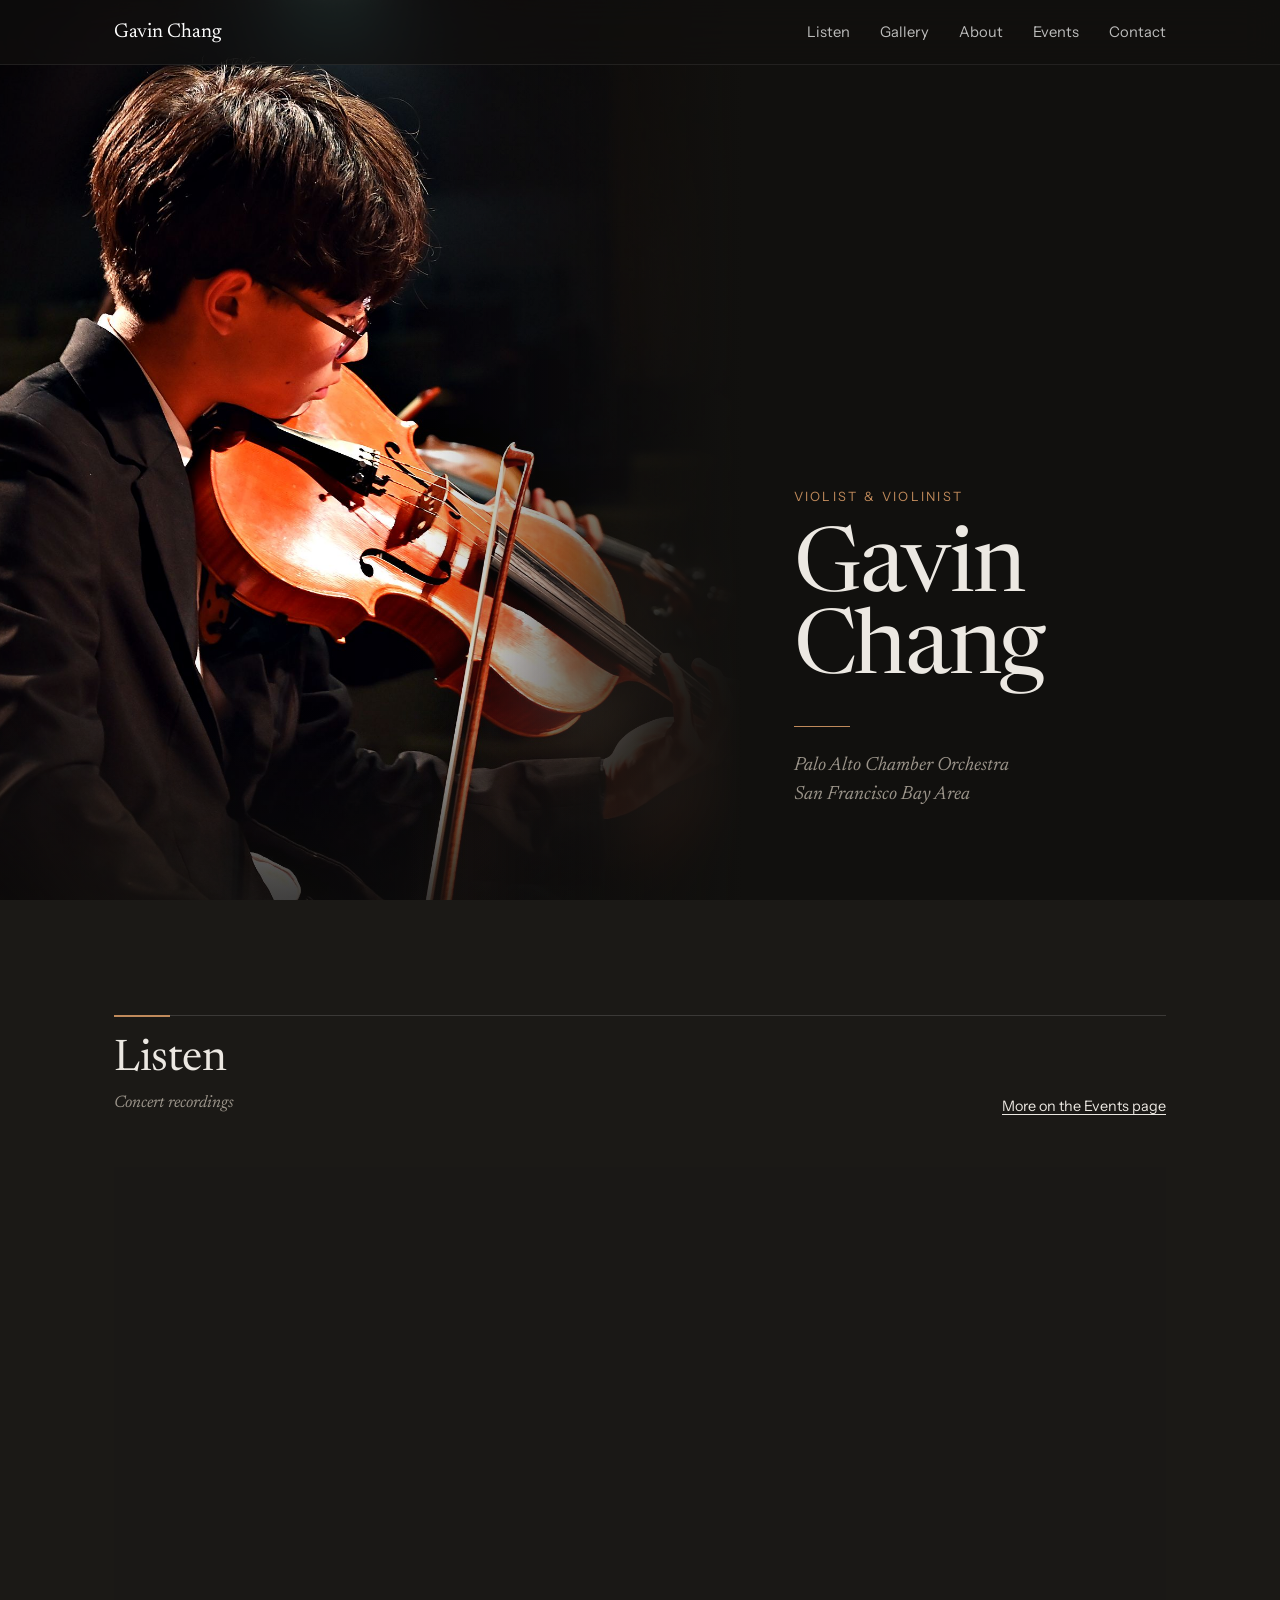
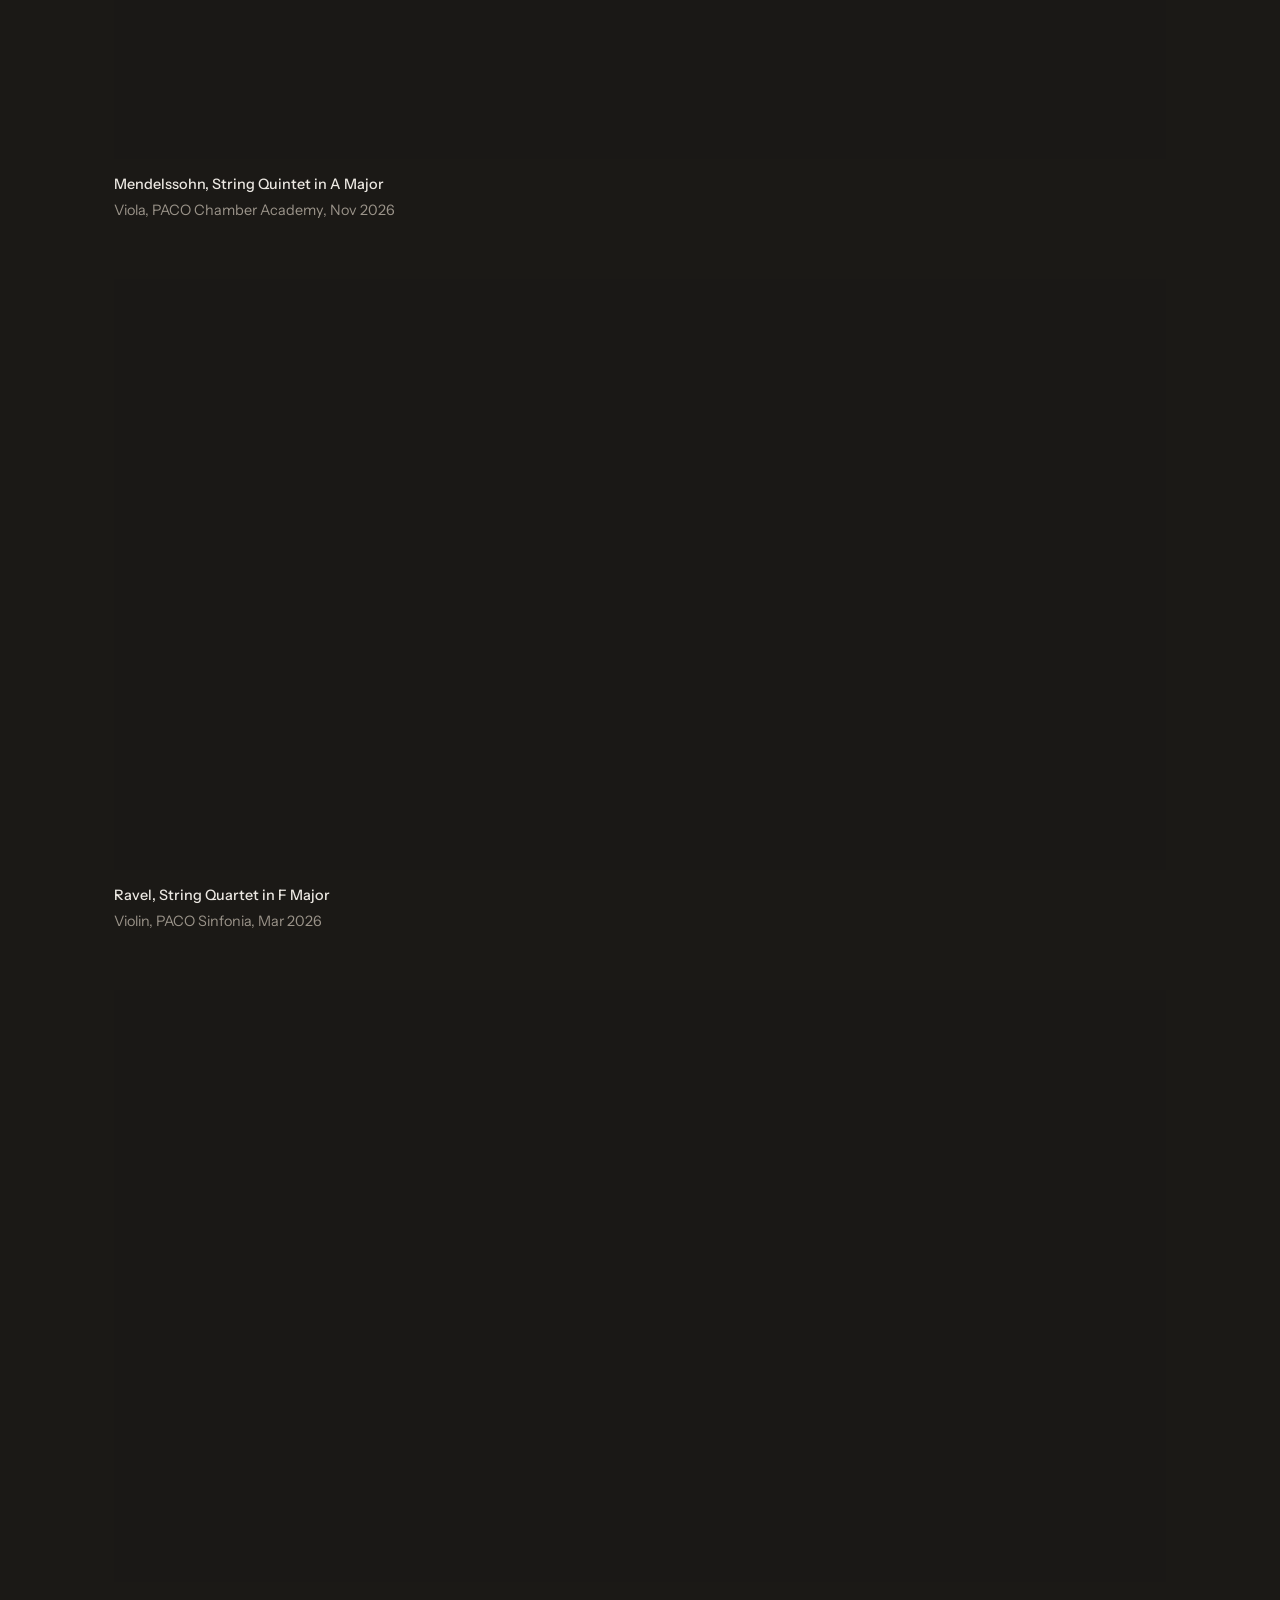
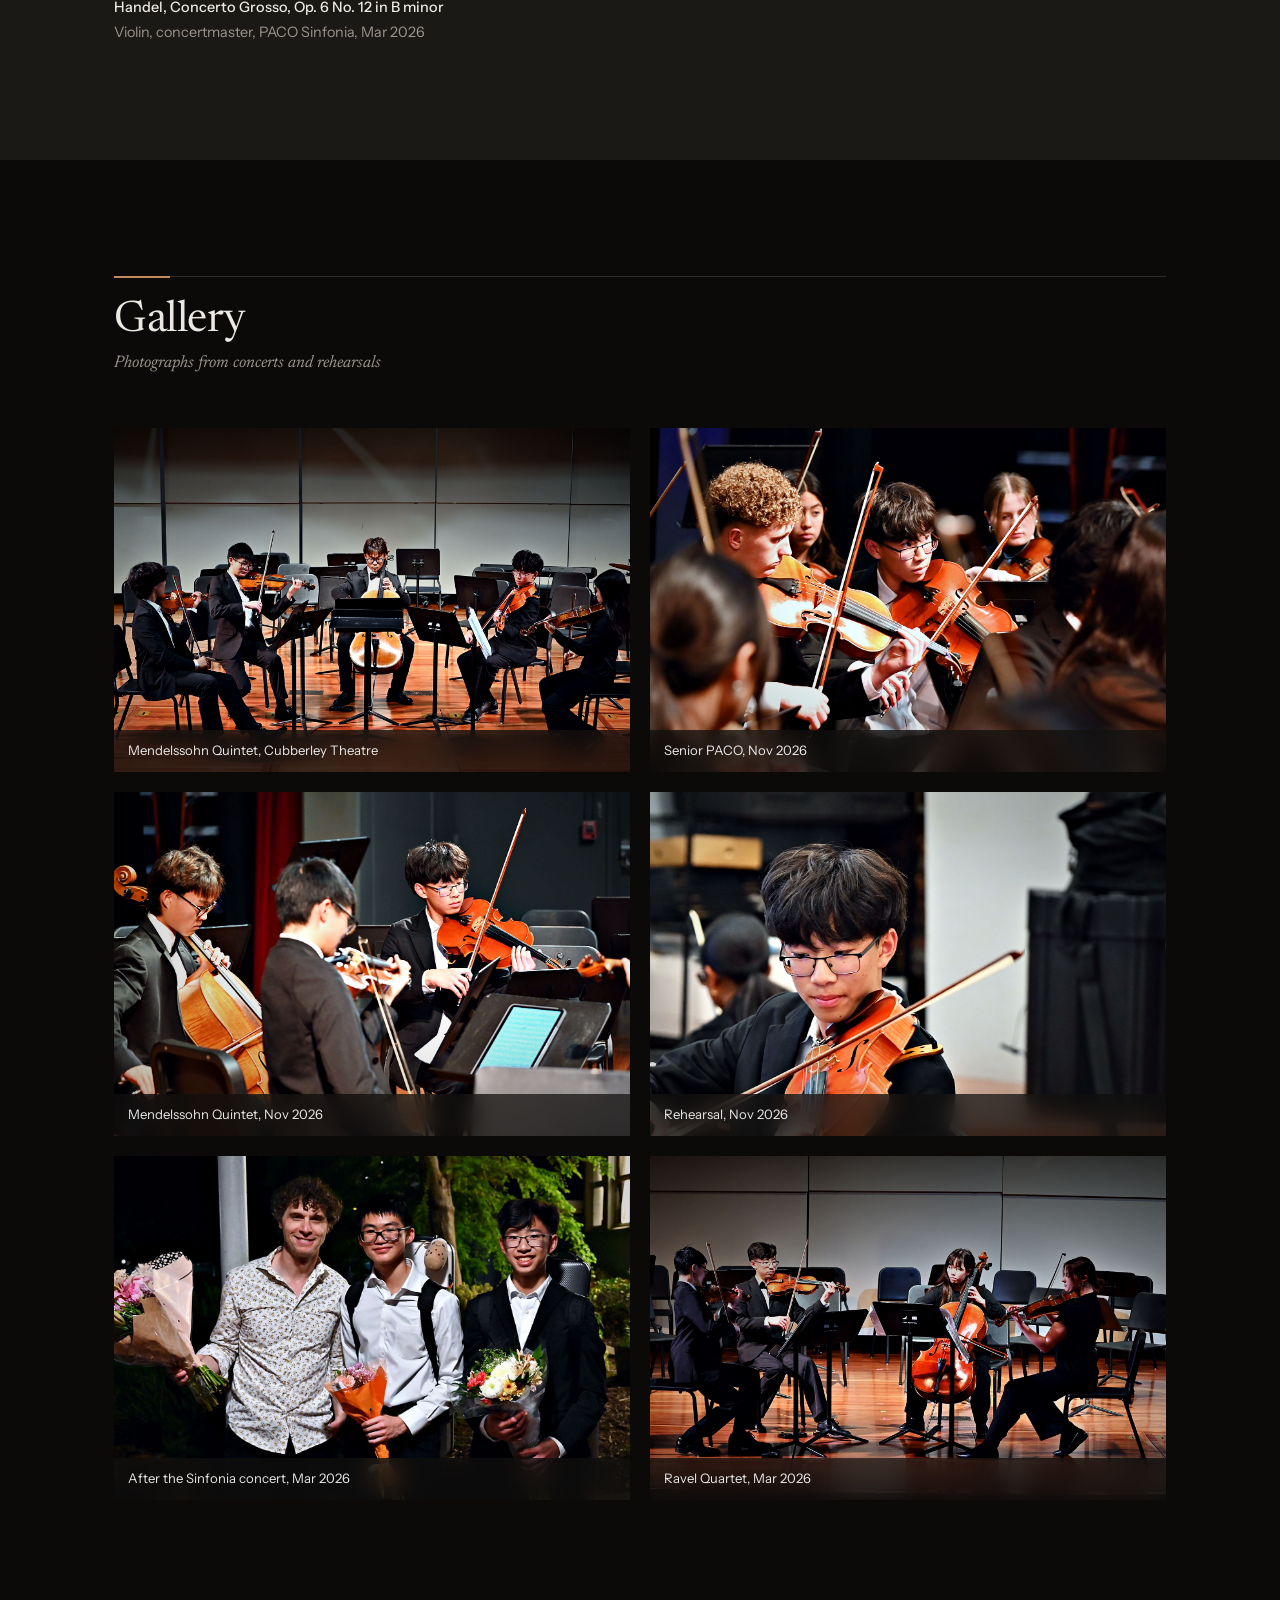
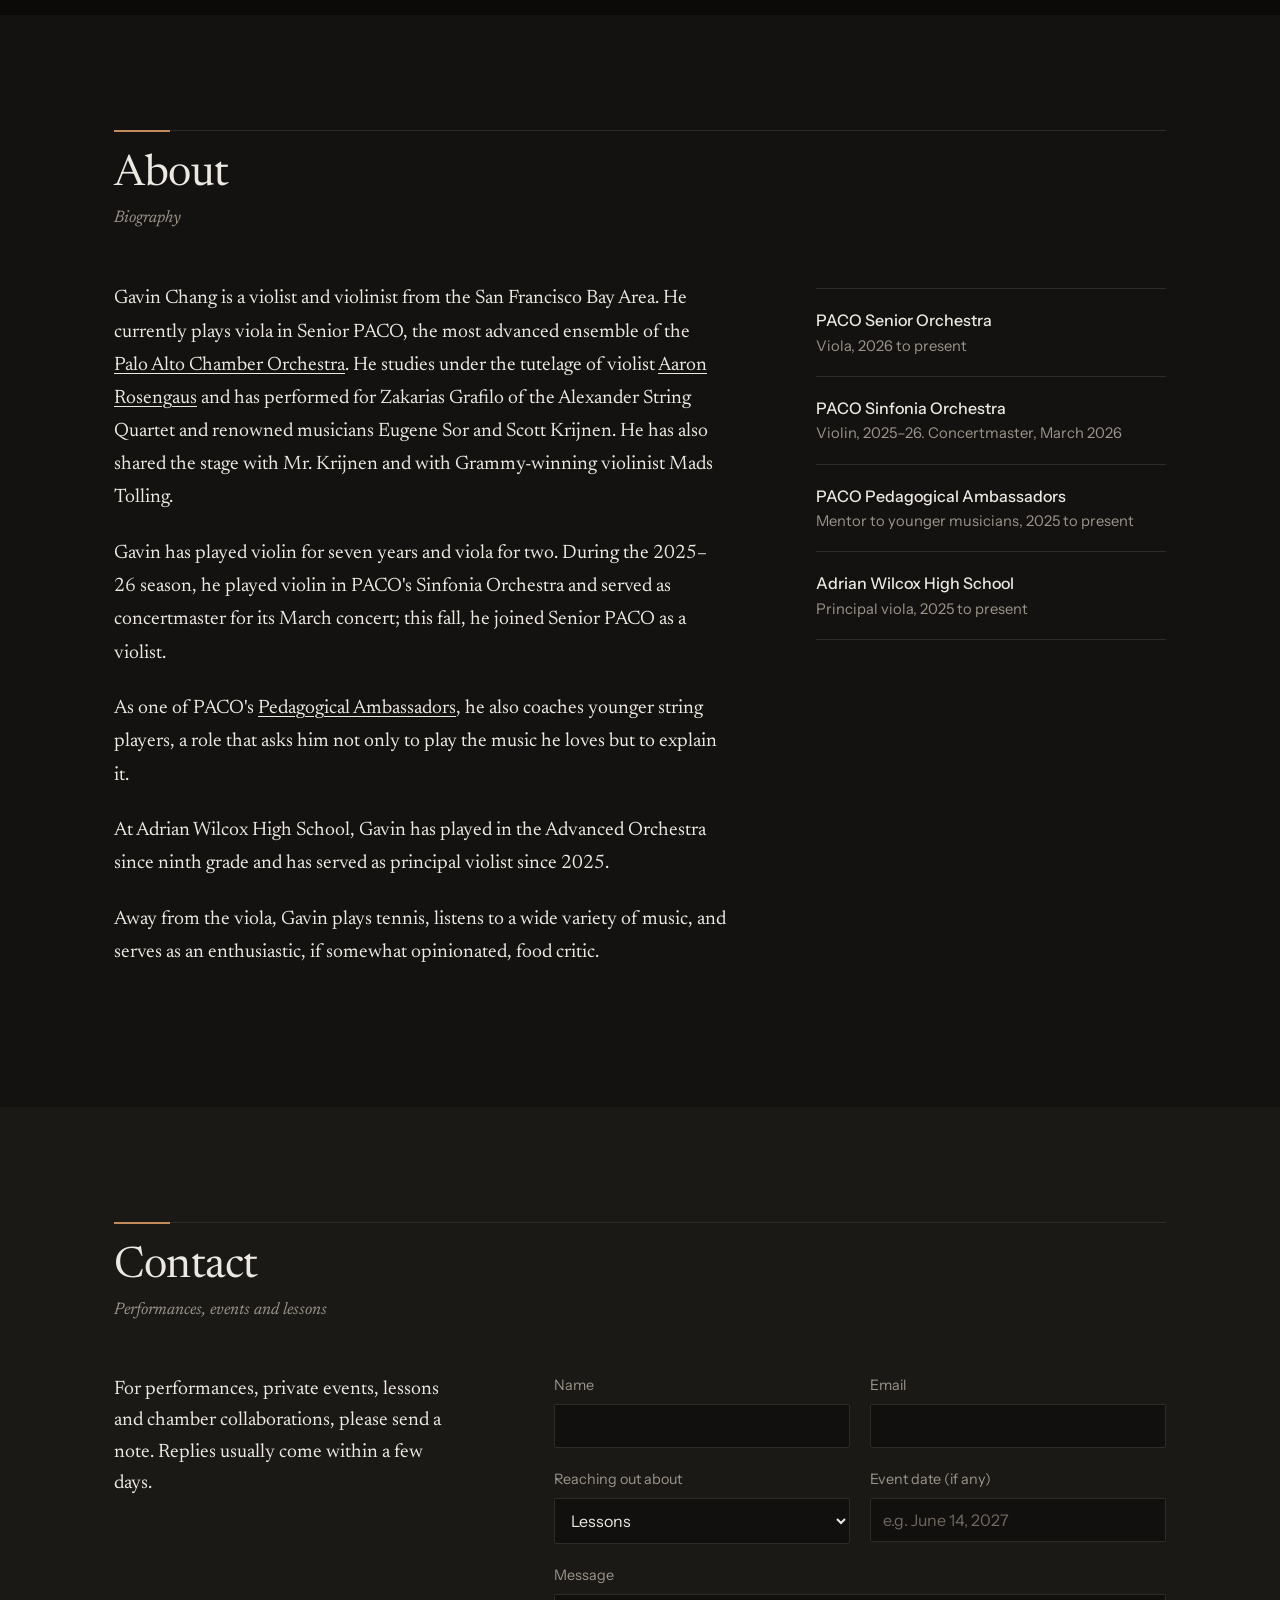
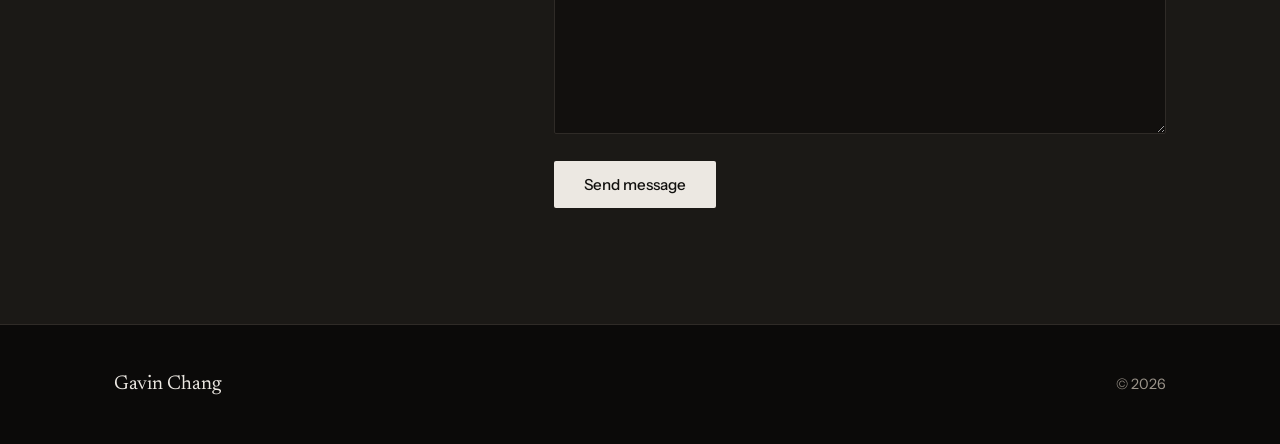
==== index.html @ 0f480636 "Add Handel concerto grosso video to Listen; cool down gallery photo grade Co-Authored-By: Claude Opu" ====
<!doctype html>
<html lang="en">
  <head>
    <meta charset="utf-8" />
    <meta name="viewport" content="width=device-width, initial-scale=1" />
    <title>Gavin Chang · Viola &amp; Violin</title>
    <meta
      name="description"
      content="Gavin Chang is a violist and violinist from the San Francisco Bay Area, playing with the Palo Alto Chamber Orchestra (PACO). Performances, videos, and contact."
    />
    <link rel="canonical" href="https://gavinchang.com/" />
    <meta property="og:type" content="website" />
    <meta property="og:site_name" content="Gavin Chang" />
    <meta property="og:title" content="Gavin Chang · Viola &amp; Violin" />
    <meta
      property="og:description"
      content="Violist and violinist from the San Francisco Bay Area, playing with the Palo Alto Chamber Orchestra."
    />
    <meta property="og:url" content="https://gavinchang.com/" />
    <meta property="og:image" content="https://gavinchang.com/assets/og.jpg" />
    <meta property="og:image:width" content="1200" />
    <meta property="og:image:height" content="630" />
    <meta name="twitter:card" content="summary_large_image" />
    <link rel="icon" href="favicon.ico?v=2" sizes="any" />
    <link
      rel="icon"
      type="image/png"
      sizes="32x32"
      href="assets/favicon-32.png?v=2"
    />
    <link rel="apple-touch-icon" href="assets/apple-touch-icon.png?v=2" />
    <link rel="manifest" href="site.webmanifest?v=2" />
    <meta name="theme-color" content="#11100e" />
    <script type="application/ld+json">
      {
        "@context": "https://schema.org",
        "@type": "Person",
        "name": "Gavin Chang",
        "url": "https://gavinchang.com/",
        "image": "https://gavinchang.com/assets/og.jpg",
        "jobTitle": "Violist and violinist",
        "homeLocation": { "@type": "Place", "name": "San Francisco Bay Area" },
        "memberOf": {
          "@type": "Organization",
          "name": "Palo Alto Chamber Orchestra",
          "url": "https://www.pacomusic.org/"
        }
      }
    </script>
    <link rel="preconnect" href="https://fonts.googleapis.com" />
    <link rel="preconnect" href="https://fonts.gstatic.com" crossorigin />
    <link
      href="https://fonts.googleapis.com/css2?family=Instrument+Sans:wght@400;500&family=Newsreader:ital,opsz,wght@0,6..72,400;0,6..72,500;1,6..72,400&display=block"
      rel="stylesheet"
    />
    <link rel="stylesheet" href="style.css" />
  </head>
  <body class="home">
    <a class="skip" href="#main">Skip to content</a>
    <header class="site-header">
      <div class="inner">
        <a class="wordmark" href="./">Gavin Chang</a>
        <nav aria-label="Main">
          <a href="#listen">Listen</a>
          <a href="#gallery">Gallery</a>
          <a href="#about">About</a>
          <a href="events.html">Events</a>
          <a href="#contact">Contact</a>
        </nav>
      </div>
    </header>

    <main id="main">
      <div class="hero">
        <figure>
          <img
            src="assets/gavin-hero.jpg"
            alt="Gavin Chang playing viola on stage"
            width="1800"
            height="1682"
            fetchpriority="high"
          />
        </figure>
        <div class="intro">
          <p class="kicker">Violist &amp; violinist</p>
          <h1>Gavin<br />Chang</h1>
          <p class="role">
            Palo Alto Chamber Orchestra<br />San Francisco Bay Area
          </p>
        </div>
      </div>

      <section id="listen" class="dark">
        <div class="wrap">
          <div class="section-head">
            <div>
              <h2>Listen</h2>
              <p>Concert recordings</p>
            </div>
            <p class="aside">
              <a href="events.html">More on the Events page</a>
            </p>
          </div>
          <div class="videos">
            <div class="clip">
              <div class="video">
                <iframe
                  src="https://www.youtube-nocookie.com/embed/Ji9QWMvFooE?rel=0"
                  title="Mendelssohn String Quintet in A Major, PACO Chamber Academy"
                  loading="lazy"
                  referrerpolicy="strict-origin-when-cross-origin"
                  allow="
                    accelerometer;
                    autoplay;
                    clipboard-write;
                    encrypted-media;
                    gyroscope;
                    picture-in-picture;
                    web-share;
                  "
                  allowfullscreen
                ></iframe>
              </div>
              <p class="caption">
                <strong>Mendelssohn, String Quintet in A Major</strong>
                <span>Viola, PACO Chamber Academy, Nov 2026</span>
              </p>
            </div>
            <div class="clip">
              <div class="video">
                <iframe
                  src="https://www.youtube-nocookie.com/embed/MC1H6GNTEVY?rel=0"
                  title="Ravel String Quartet in F Major, PACO Sinfonia"
                  loading="lazy"
                  referrerpolicy="strict-origin-when-cross-origin"
                  allow="
                    accelerometer;
                    autoplay;
                    clipboard-write;
                    encrypted-media;
                    gyroscope;
                    picture-in-picture;
                    web-share;
                  "
                  allowfullscreen
                ></iframe>
              </div>
              <p class="caption">
                <strong>Ravel, String Quartet in F Major</strong>
                <span>Violin, PACO Sinfonia, Mar 2026</span>
              </p>
            </div>
            <div class="clip">
              <div class="video">
                <iframe
                  src="https://www.youtube-nocookie.com/embed/bKNfH7iYo7M?rel=0"
                  title="Handel Concerto Grosso Op. 6 No. 12, PACO Sinfonia"
                  loading="lazy"
                  referrerpolicy="strict-origin-when-cross-origin"
                  allow="accelerometer; autoplay; clipboard-write; encrypted-media; gyroscope; picture-in-picture; web-share"
                  allowfullscreen
                ></iframe>
              </div>
              <p class="caption">
                <strong>Handel, Concerto Grosso, Op. 6 No. 12 in B minor</strong>
                <span>Violin, concertmaster, PACO Sinfonia, Mar 2026</span>
              </p>
            </div>
          </div>
        </div>
      </section>

      <section id="gallery" class="dark deep">
        <div class="wrap">
          <div class="section-head">
            <div>
              <h2>Gallery</h2>
              <p>Photographs from concerts and rehearsals</p>
            </div>
          </div>
          <div class="gallery">
            <figure>
              <img
                src="assets/gallery/quintet-stage.jpg"
                alt="Gavin playing viola in the Mendelssohn String Quintet on stage"
                width="1800"
                height="1200"
                loading="lazy"
              />
              <figcaption>Mendelssohn Quintet, Cubberley Theatre</figcaption>
            </figure>
            <figure>
              <img
                src="assets/gallery/orchestra.jpg"
                alt="Gavin playing viola in the Senior PACO orchestra"
                width="1600"
                height="1067"
                loading="lazy"
              />
              <figcaption>Senior PACO, Nov 2026</figcaption>
            </figure>
            <figure>
              <img
                src="assets/gallery/quintet-close.jpg"
                alt="Gavin performing with his chamber ensemble"
                width="1600"
                height="1067"
                loading="lazy"
              />
              <figcaption>Mendelssohn Quintet, Nov 2026</figcaption>
            </figure>
            <figure>
              <img
                src="assets/gallery/rehearsal.jpg"
                alt="Gavin smiling while playing viola in rehearsal"
                width="1600"
                height="1067"
                loading="lazy"
              />
              <figcaption>Rehearsal, Nov 2026</figcaption>
            </figure>
            <figure>
              <img
                src="assets/gallery/perf-2.jpg"
                alt="Gavin with his coach and quartet partner after a concert"
                width="1600"
                height="1011"
                loading="lazy"
              />
              <figcaption>After the Sinfonia concert, Mar 2026</figcaption>
            </figure>
            <figure>
              <img
                src="assets/gallery/perf-1.jpg"
                alt="Gavin performing in a string quartet on stage"
                width="1800"
                height="1200"
                loading="lazy"
              />
              <figcaption>Ravel Quartet, Mar 2026</figcaption>
            </figure>
          </div>
        </div>
      </section>

      <section id="about">
        <div class="wrap">
          <div class="section-head">
            <div>
              <h2>About</h2>
              <p>Biography</p>
            </div>
          </div>
          <div class="about">
            <div class="bio">
              <p>
                Gavin Chang is a violist and violinist from the San Francisco
                Bay Area. He currently plays viola in Senior PACO, the most
                advanced ensemble of the
                <a
                  href="https://www.pacomusic.org/"
                  target="_blank"
                  rel="noopener"
                  >Palo Alto Chamber Orchestra</a
                >. He studies under the tutelage of violist
                <a
                  href="https://www.aaronrosengaus.com/"
                  target="_blank"
                  rel="noopener"
                  >Aaron Rosengaus</a
                >
                and has performed for Zakarias Grafilo of the Alexander String
                Quartet and renowned musicians Eugene Sor and Scott Krijnen. He
                has also shared the stage with Mr. Krijnen and with
                Grammy-winning violinist Mads Tolling.
              </p>
              <p>
                Gavin has played violin for
                <span data-years-since="2019">seven</span> years and viola for
                <span data-years-since="2024">two</span>. During the 2025–26
                season, he played violin in PACO's Sinfonia Orchestra and served
                as concertmaster for its March concert; this fall, he joined
                Senior PACO as a violist.
              </p>
              <p>
                As one of PACO's
                <a
                  href="https://www.pacomusic.org/programs/student-leadership-council"
                >
                  Pedagogical Ambassadors</a
                >, he also coaches younger string players, a role that asks him
                not only to play the music he loves but to explain it.
              </p>
              <p>
                At Adrian Wilcox High School, Gavin has played in the Advanced
                Orchestra since ninth grade and has served as principal violist
                since 2025.
              </p>
              <p>
                Away from the viola, Gavin plays tennis, listens to a wide
                variety of music, and serves as an enthusiastic, if somewhat
                opinionated, food critic.
              </p>
            </div>
            <ul class="facts">
              <li>
                <strong
                  ><a
                    href="https://www.pacomusic.org/programs/our-orchestras#h.ri6qme455446"
                    target="_blank"
                    rel="noopener"
                    >PACO Senior Orchestra</a
                  ></strong
                >
                <span>Viola, 2026 to present</span>
              </li>
              <li>
                <strong
                  ><a
                    href="https://www.pacomusic.org/programs/our-orchestras#h.qbkvhbnyuhsc"
                    target="_blank"
                    rel="noopener"
                    >PACO Sinfonia Orchestra</a
                  ></strong
                >
                <span>Violin, 2025–26. Concertmaster, March 2026</span>
              </li>
              <li>
                <strong
                  ><a
                    href="https://www.pacomusic.org/programs/student-leadership-council"
                    target="_blank"
                    rel="noopener"
                    >PACO Pedagogical Ambassadors</a
                  ></strong
                >
                <span>Mentor to younger musicians, 2025 to present</span>
              </li>
              <li>
                <strong
                  ><a
                    href="https://wilcox.santaclarausd.org/academics/departments/visual-and-performing-arts"
                    target="_blank"
                    rel="noopener"
                    >Adrian Wilcox High School</a
                  ></strong
                >
                <span>Principal viola, 2025 to present</span>
              </li>
            </ul>
          </div>
        </div>
      </section>

      <section id="contact" class="sand">
        <div class="wrap">
          <div class="section-head">
            <div>
              <h2>Contact</h2>
              <p>Performances, events and lessons</p>
            </div>
          </div>
          <div class="contact">
            <p class="note">
              For performances, private events, lessons and chamber
              collaborations, please send a note. Replies usually come within a
              few days.
            </p>
            <form data-contact>
              <div class="row">
                <label
                  ><span>Name</span
                  ><input name="name" autocomplete="name" required
                /></label>
                <label
                  ><span>Email</span
                  ><input
                    name="email"
                    type="email"
                    autocomplete="email"
                    required
                /></label>
              </div>
              <div class="row">
                <label
                  ><span>Reaching out about</span>
                  <select name="topic">
                    <option>Lessons</option>
                    <option>A performance or event</option>
                    <option>A collaboration</option>
                    <option>Something else</option>
                  </select>
                </label>
                <label
                  ><span>Event date (if any)</span
                  ><input name="date" placeholder="e.g. June 14, 2027"
                /></label>
              </div>
              <label
                ><span>Message</span
                ><textarea name="message" required></textarea>
              </label>
              <button type="submit">Send message</button>
              <input
                class="hp"
                name="website"
                tabindex="-1"
                autocomplete="off"
                aria-hidden="true"
              />
              <p class="form-done" hidden>
                Thank you. Your message has been sent.
              </p>
              <p class="form-fail" hidden>
                Sorry, the message couldn't be sent. Please check your
                connection and try again.
              </p>
            </form>
          </div>
        </div>
      </section>
    </main>

    <footer>
      <div class="wrap">
        <span class="wordmark">Gavin Chang</span>
        <span>© <span data-year>2026</span></span>
      </div>
    </footer>

    <script src="assets/form.js"></script>
    <script src="assets/years.js"></script>
  </body>
</html>
---- style.css ----
/* gavinchang.com */
:root {
  --paper: #141210;
  --ink: #ece8e2;
  --muted: #9b948a;
  --rule: #2f2b27;
  --night: #11100e;
  --night-2: #1a1816;
  --night-ink: #ece8e2;
  --night-muted: #9b948a;
  --night-deep: #0b0a09;
  --sand: #1b1916;
  --gold: #c08a5b;
  --accent: #c08a5b;
  --serif: "Newsreader", Georgia, "Times New Roman", serif;
  --sans: "Instrument Sans", "Helvetica Neue", Arial, sans-serif;
  --gutter: clamp(20px, 5vw, 64px);
  --max: 1180px;
  --header-h: 64px;
  --glass: rgba(17, 16, 14, 0.72);
}

* { box-sizing: border-box; }
html { scroll-behavior: smooth; -webkit-text-size-adjust: 100%; }
@media (prefers-reduced-motion: reduce) { html { scroll-behavior: auto; } }
body { margin: 0; background: var(--paper); color: var(--ink); font: 400 16px/1.65 var(--sans); }
img { max-width: 100%; height: auto; display: block; }
a { color: inherit; text-underline-offset: 3px; text-decoration-thickness: 1px; }
a:hover { color: var(--accent); }
[id] { scroll-margin-top: calc(var(--header-h) + 16px); }
:focus-visible { outline: 2px solid var(--accent); outline-offset: 3px; }
.skip { position: absolute; left: 12px; top: -48px; z-index: 30; background: var(--ink); color: #11100e; padding: 10px 16px; text-decoration: none; }
.skip:focus { top: 12px; }

h1, h2, h3 { font-family: var(--serif); font-weight: 400; letter-spacing: -0.01em; }
.wrap { max-width: var(--max); margin: 0 auto; padding: 0 var(--gutter); }

/* ---------- header: frosted bar on every page ---------- */
.site-header { position: fixed; inset: 0 0 auto 0; z-index: 20; background: var(--glass);
  -webkit-backdrop-filter: saturate(160%) blur(18px); backdrop-filter: saturate(160%) blur(18px);
  border-bottom: 1px solid rgba(255, 255, 255, 0.08); }
.site-header .inner { max-width: var(--max); height: var(--header-h); margin: 0 auto; padding: 0 var(--gutter); display: flex; justify-content: space-between; align-items: center; gap: 24px; }
.wordmark { font: 400 1.25rem/1 var(--serif); text-decoration: none; }
.site-header .wordmark { color: #fff; }
.site-header nav { display: flex; gap: 30px; }
.site-header nav a { text-decoration: none; font-size: 0.92rem; color: rgba(255, 255, 255, 0.72); }
.site-header nav a:hover, .site-header nav a[aria-current] { color: #fff; }
main { padding-top: var(--header-h); }
.home main { padding-top: 0; }

/* ---------- hero ---------- */
.hero { position: relative; display: grid; grid-template-columns: 58% 42%; min-height: max(560px, min(100vh, 920px)); background: var(--night); color: var(--night-ink); }
.hero figure { margin: 0; position: relative; overflow: hidden; isolation: isolate; }
/* soft edges: a blurred copy sits behind, and the sharp photo fades into it */
.hero figure::before { content: ""; position: absolute; inset: -60px; z-index: 0;
  background: url("assets/gavin-hero.jpg") 45% 30% / cover no-repeat; filter: blur(28px) brightness(0.7); }
.hero figure img { position: absolute; inset: 0; z-index: 1; width: 100%; height: 100%; object-fit: cover; object-position: 45% 30%;
  -webkit-mask-image: radial-gradient(ellipse 72% 78% at 42% 42%, #000 52%, rgba(0,0,0,0.6) 72%, transparent 100%);
          mask-image: radial-gradient(ellipse 72% 78% at 42% 42%, #000 52%, rgba(0,0,0,0.6) 72%, transparent 100%); }
.hero figure::after { content: ""; position: absolute; inset: 0; z-index: 2; pointer-events: none;
  background: linear-gradient(90deg, rgba(17,16,14,0) 55%, var(--night) 100%),
              linear-gradient(0deg, rgba(17,16,14,0.55) 0%, rgba(17,16,14,0) 22%); }
.hero .intro { align-self: end; padding: 0 var(--gutter) clamp(56px, 10vh, 112px) clamp(24px, 4vw, 56px); }
.hero .kicker { margin: 0 0 22px; font-size: 0.8rem; letter-spacing: 0.18em; text-transform: uppercase; color: var(--gold); }
.hero h1 { font-size: clamp(3.4rem, 7vw, 6.6rem); line-height: 0.92; letter-spacing: -0.025em; margin: 0; }
.hero h1::after { content: ""; display: block; width: 56px; height: 1px; margin: 32px 0 24px; background: var(--gold); }
.hero .role { margin: 0; font: italic 400 1.2rem/1.55 var(--serif); color: var(--night-muted); }

/* ---------- sections ---------- */
section { padding: clamp(72px, 9vw, 120px) 0; }
.section-head { display: flex; justify-content: space-between; align-items: flex-end; gap: 24px;
  padding-top: 22px; margin-bottom: clamp(32px, 4.5vw, 52px); border-top: 1px solid var(--rule); position: relative; }
.section-head::before { content: ""; position: absolute; top: -1px; left: 0; width: 56px; height: 2px; background: var(--accent); }
.section-head h2 { font-size: clamp(2.1rem, 3.4vw, 2.8rem); line-height: 1.05; margin: 0; }
.section-head p { margin: 8px 0 0; font: italic 400 1.05rem/1.4 var(--serif); color: var(--muted); }
.section-head p.aside { margin: 0; font: 400 0.9rem var(--sans); white-space: nowrap; }
.dark .section-head { border-top-color: rgba(255, 255, 255, 0.14); }
.dark .section-head::before { background: var(--gold); }
.dark .section-head p { color: var(--night-muted); }
.dark .section-head p.aside a { color: var(--night-ink); }
.dark { background: #1b1916; color: var(--night-ink); }
.deep { background: var(--night-deep); }
.sand { background: var(--sand); }
.sand input, .sand select, .sand textarea { background: #12100e; }
.dark a:hover { color: #fff; }
.caption { margin: 14px 0 0; font-size: 0.9rem; color: var(--muted); }
.caption span { color: var(--night-muted); }
.dark .caption { color: var(--night-muted); }
.caption strong { font-weight: 500; color: var(--ink); }
.dark .caption strong { color: var(--night-ink); }

/* listen */
.videos { display: grid; grid-template-columns: 1fr; gap: 56px; }
.videos .caption strong { display: block; margin-bottom: 2px; }
.video { position: relative; aspect-ratio: 16 / 9; background: var(--night-2); }
.video iframe { position: absolute; inset: 0; width: 100%; height: 100%; border: 0; }

/* gallery: even grid, captions on a frosted bar */
.gallery { display: grid; grid-template-columns: 1fr 1fr; gap: 20px; }
.gallery figure { margin: 0; position: relative; overflow: hidden; }
.gallery img { width: 100%; aspect-ratio: 3 / 2; object-fit: cover; transition: transform 0.5s cubic-bezier(0.2, 0.7, 0.2, 1); }
.gallery figure:hover img { transform: scale(1.06); }
.gallery figcaption { position: absolute; left: 0; right: 0; bottom: 0; margin: 0; padding: 10px 14px;
  font-size: 0.82rem; color: rgba(255, 255, 255, 0.9); background: var(--glass);
  -webkit-backdrop-filter: blur(12px); backdrop-filter: blur(12px); }
@media (prefers-reduced-motion: reduce) { .gallery img { transition: none; } .gallery figure:hover img { transform: none; } }

/* about */
.about { display: grid; grid-template-columns: minmax(0, 7fr) minmax(0, 4fr); gap: clamp(48px, 7vw, 104px); }
.bio p { font: 400 1.22rem/1.7 var(--serif); margin: 0 0 1.15em; max-width: 36em; }
.facts { list-style: none; margin: 6px 0 0; padding: 0; }
.facts li { padding: 18px 0; border-top: 1px solid var(--rule); }
.facts li:last-child { border-bottom: 1px solid var(--rule); }
.facts strong { display: block; font-weight: 500; }
.facts strong a { text-decoration: none; }
.facts strong a:hover { text-decoration: underline; }
.facts span { display: block; color: var(--muted); font-size: 0.92rem; }

/* contact */
.contact { display: grid; grid-template-columns: minmax(0, 4fr) minmax(0, 7fr); gap: clamp(40px, 7vw, 104px); }
.contact .note { font: 400 1.22rem/1.6 var(--serif); margin: 0; max-width: 22em; }
form .row { display: grid; grid-template-columns: 1fr 1fr; gap: 20px; }
label { display: block; margin-bottom: 20px; font-size: 0.9rem; }
label span { display: block; margin-bottom: 6px; color: var(--muted); }
input, select, textarea { width: 100%; font: 400 1rem var(--sans); color: var(--ink); background: #12100e; border: 1px solid var(--rule); border-radius: 2px; padding: 11px 12px; }
textarea { min-height: 140px; resize: vertical; }
input:focus, select:focus, textarea:focus { outline: none; border-color: var(--accent); }
::placeholder { color: #6f685f; }
button { font: 500 0.95rem var(--sans); background: var(--ink); color: #11100e; border: 0; border-radius: 2px; padding: 14px 30px; cursor: pointer; }
button:hover { background: var(--accent); color: #11100e; }
button:disabled { opacity: 0.6; cursor: default; }
.hp { position: absolute; left: -9999px; width: 1px; height: 1px; opacity: 0; }
.form-done, .form-fail { margin: 18px 0 0; }
.form-done { font: 400 1.15rem var(--serif); }
.form-fail { color: var(--accent); }

/* ---------- events page ---------- */
.page-title { padding-top: clamp(48px, 7vw, 88px); padding-bottom: 8px; }
.page-title h1 { font-size: clamp(2.8rem, 6vw, 4.4rem); line-height: 1; letter-spacing: -0.025em; margin: 0; }
.page-title h1::after { content: ""; display: block; width: 56px; height: 1px; margin: 24px 0 0; background: var(--accent); }
.page-title p { margin: 20px 0 0; font: italic 400 1.15rem/1.5 var(--serif); color: var(--muted); max-width: 36em; }
.events-section { padding-top: clamp(40px, 6vw, 64px); }
.events-group + .events-group { margin-top: clamp(64px, 8vw, 96px); }
.events-group > .label { display: block; position: relative; font: 400 1.7rem/1.2 var(--serif); margin-bottom: 8px; padding-top: 20px; border-top: 1px solid var(--rule); }
.events-group > .label::before { content: ""; position: absolute; top: -1px; left: 0; width: 56px; height: 2px; background: var(--accent); }
.events-group .event:first-child { border-top: 0; }
.events { list-style: none; margin: 0; padding: 0; }
.event { display: grid; grid-template-columns: 170px minmax(0, 1fr) auto; gap: 32px; padding: 28px 0; border-top: 1px solid var(--rule); align-items: baseline; }
.event:last-child { border-bottom: 1px solid var(--rule); }
.event time { font-weight: 500; }
.event time small { display: block; font-weight: 400; color: var(--muted); font-size: 0.88rem; margin-top: 2px; }
.event h3 { font-size: 1.35rem; line-height: 1.25; margin: 0 0 2px; }
.event p { margin: 0; color: var(--muted); font-size: 0.95rem; }
.event p.program { margin-top: 8px; font-size: 0.9rem; line-height: 1.6; }
.event p.links { margin-top: 10px; display: flex; flex-wrap: wrap; gap: 6px 20px; }
.event p.links a { color: var(--ink); font-size: 0.88rem; }
.event p.links a:hover { color: var(--accent); }
.event .role { font-size: 0.9rem; color: var(--muted); white-space: nowrap; }
.events-empty { margin: 0; padding: 24px 0; border-top: 1px solid var(--rule); color: var(--muted); }

/* ---------- footer ---------- */
footer { background: var(--night-deep); color: var(--night-muted); font-size: 0.9rem; border-top: 1px solid var(--rule); }
footer .wrap { padding-top: 48px; padding-bottom: 48px; display: flex; flex-wrap: wrap; justify-content: space-between; align-items: baseline; gap: 16px 32px; }
footer .wordmark { color: var(--night-ink); }

/* ---------- smaller screens ---------- */
@media (max-width: 900px) {
  .hero { grid-template-columns: 1fr; min-height: 0; padding-top: var(--header-h); }
  .hero figure { aspect-ratio: 1 / 1; }
  .hero figure::after { background: linear-gradient(180deg, rgba(17,16,14,0) 60%, var(--night) 100%); }
  .hero figure img { -webkit-mask-image: radial-gradient(ellipse 80% 75% at 45% 45%, #000 55%, transparent 100%); mask-image: radial-gradient(ellipse 80% 75% at 45% 45%, #000 55%, transparent 100%); }
  .hero .intro { padding: 4px var(--gutter) 64px; }
  .about, .contact { grid-template-columns: 1fr; }
  .event { grid-template-columns: 1fr; gap: 4px; }
  .section-head { flex-direction: column; align-items: flex-start; gap: 12px; }
  .section-head p.aside { white-space: normal; }
}
@media (max-width: 600px) {
  :root { --header-h: 88px; }
  .site-header .inner { flex-direction: column; align-items: flex-start; justify-content: center; gap: 8px; }
  .site-header nav { width: 100%; gap: 20px; overflow-x: auto; scrollbar-width: none; }
  .site-header nav a { white-space: nowrap; font-size: 0.9rem; }
  .gallery { grid-template-columns: 1fr; gap: 16px; }
  form .row { grid-template-columns: 1fr; gap: 0; }
}
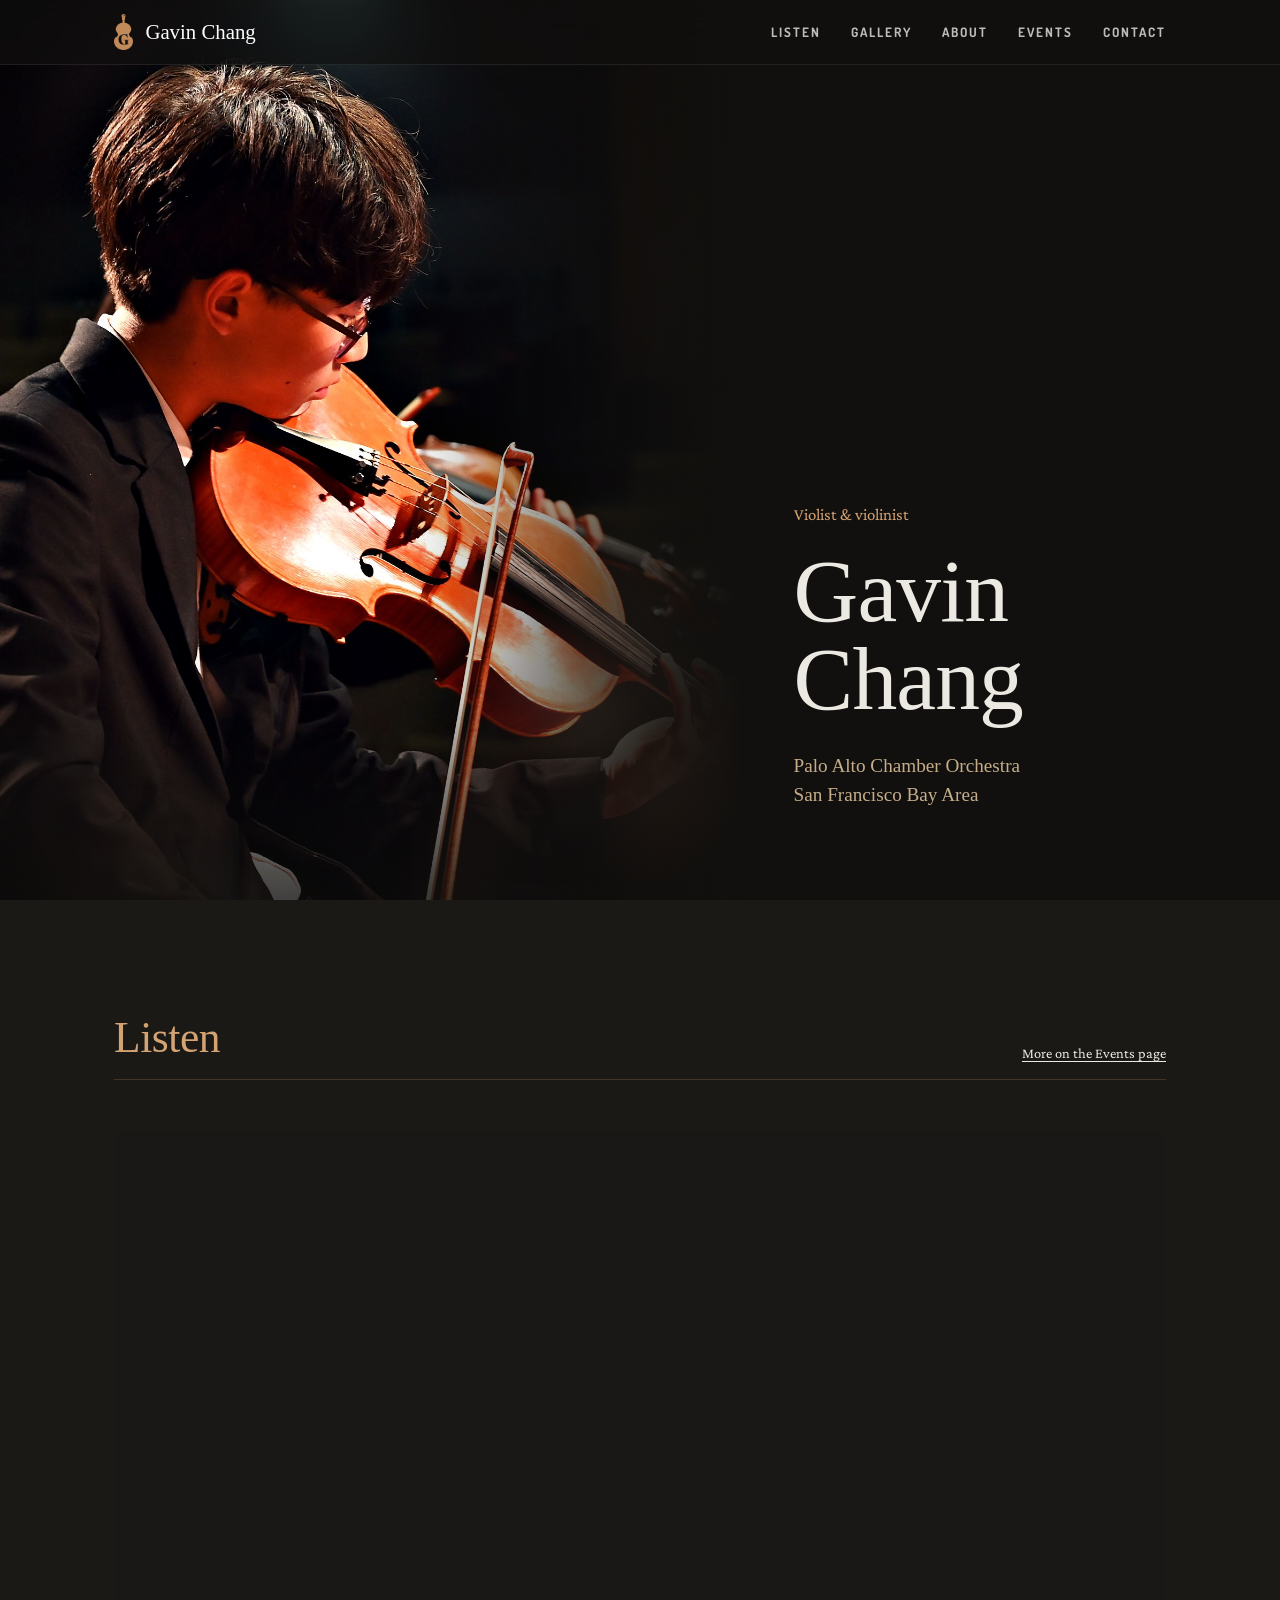
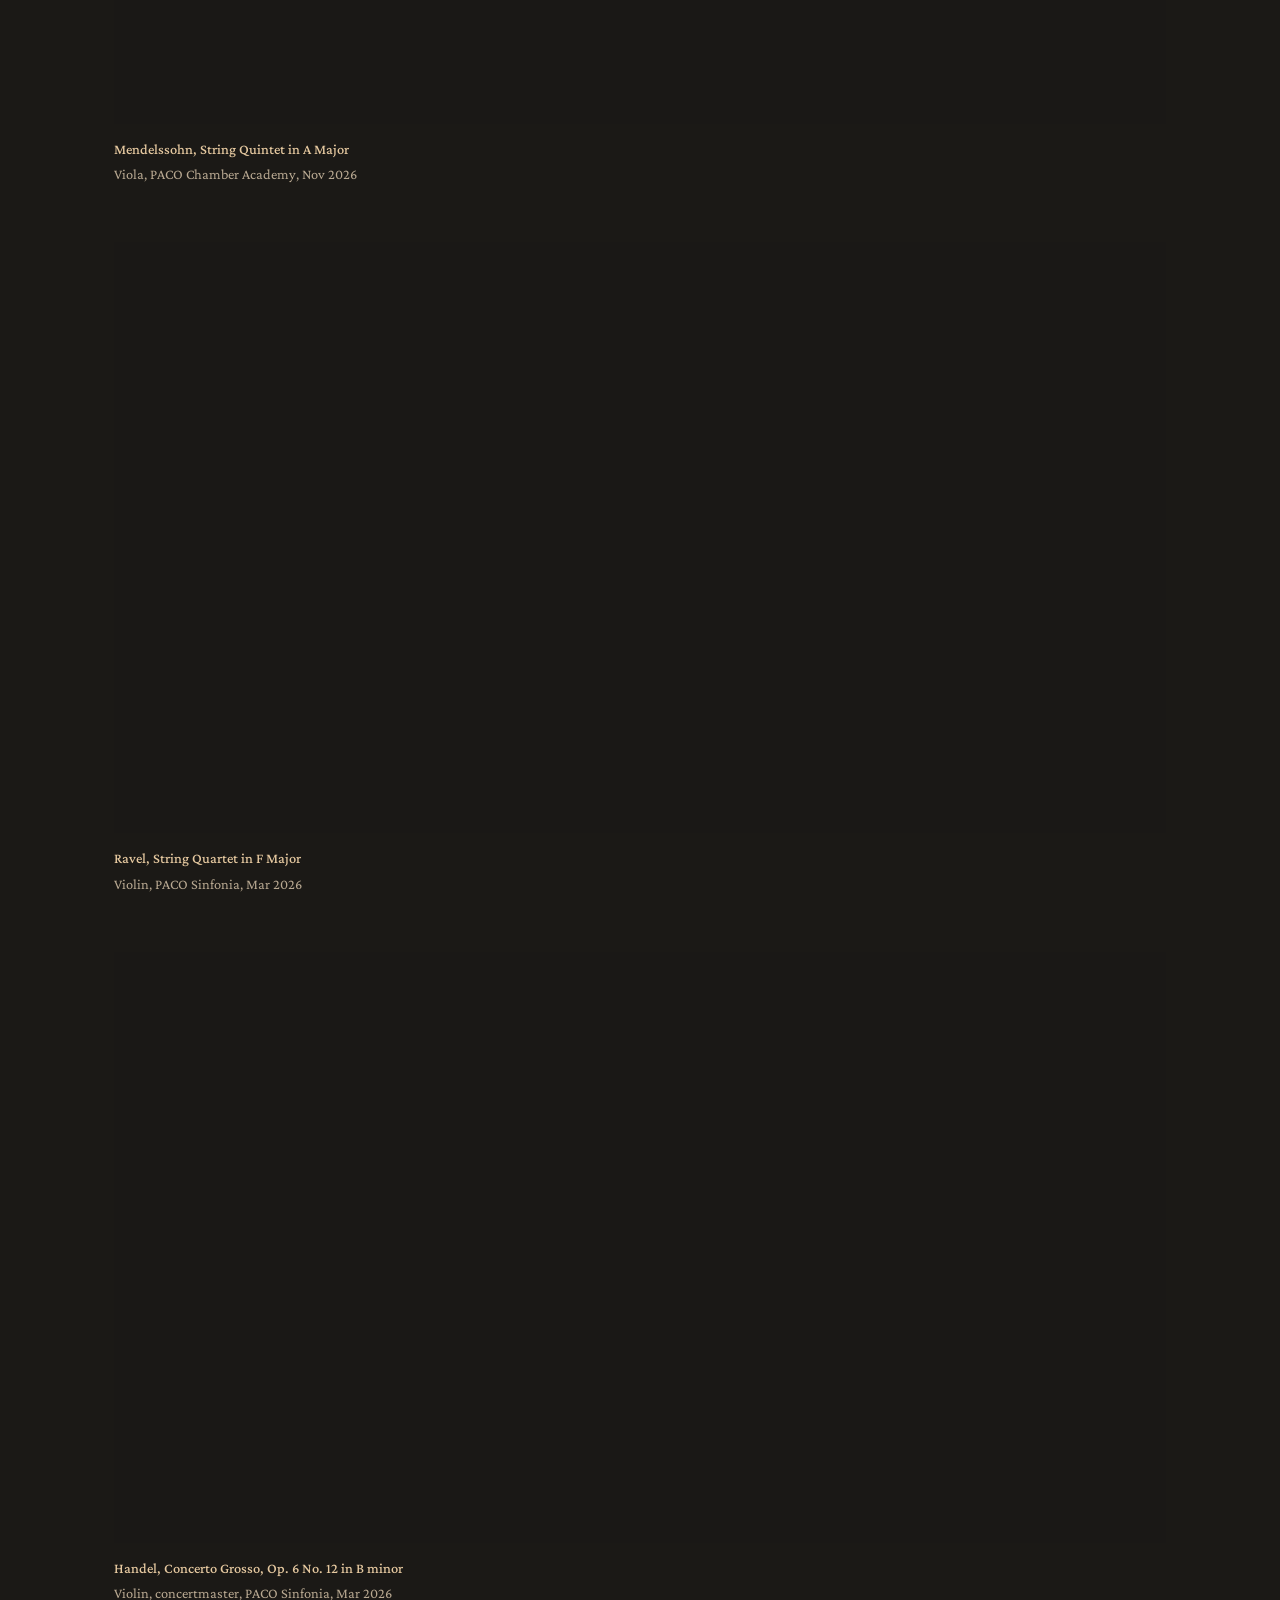
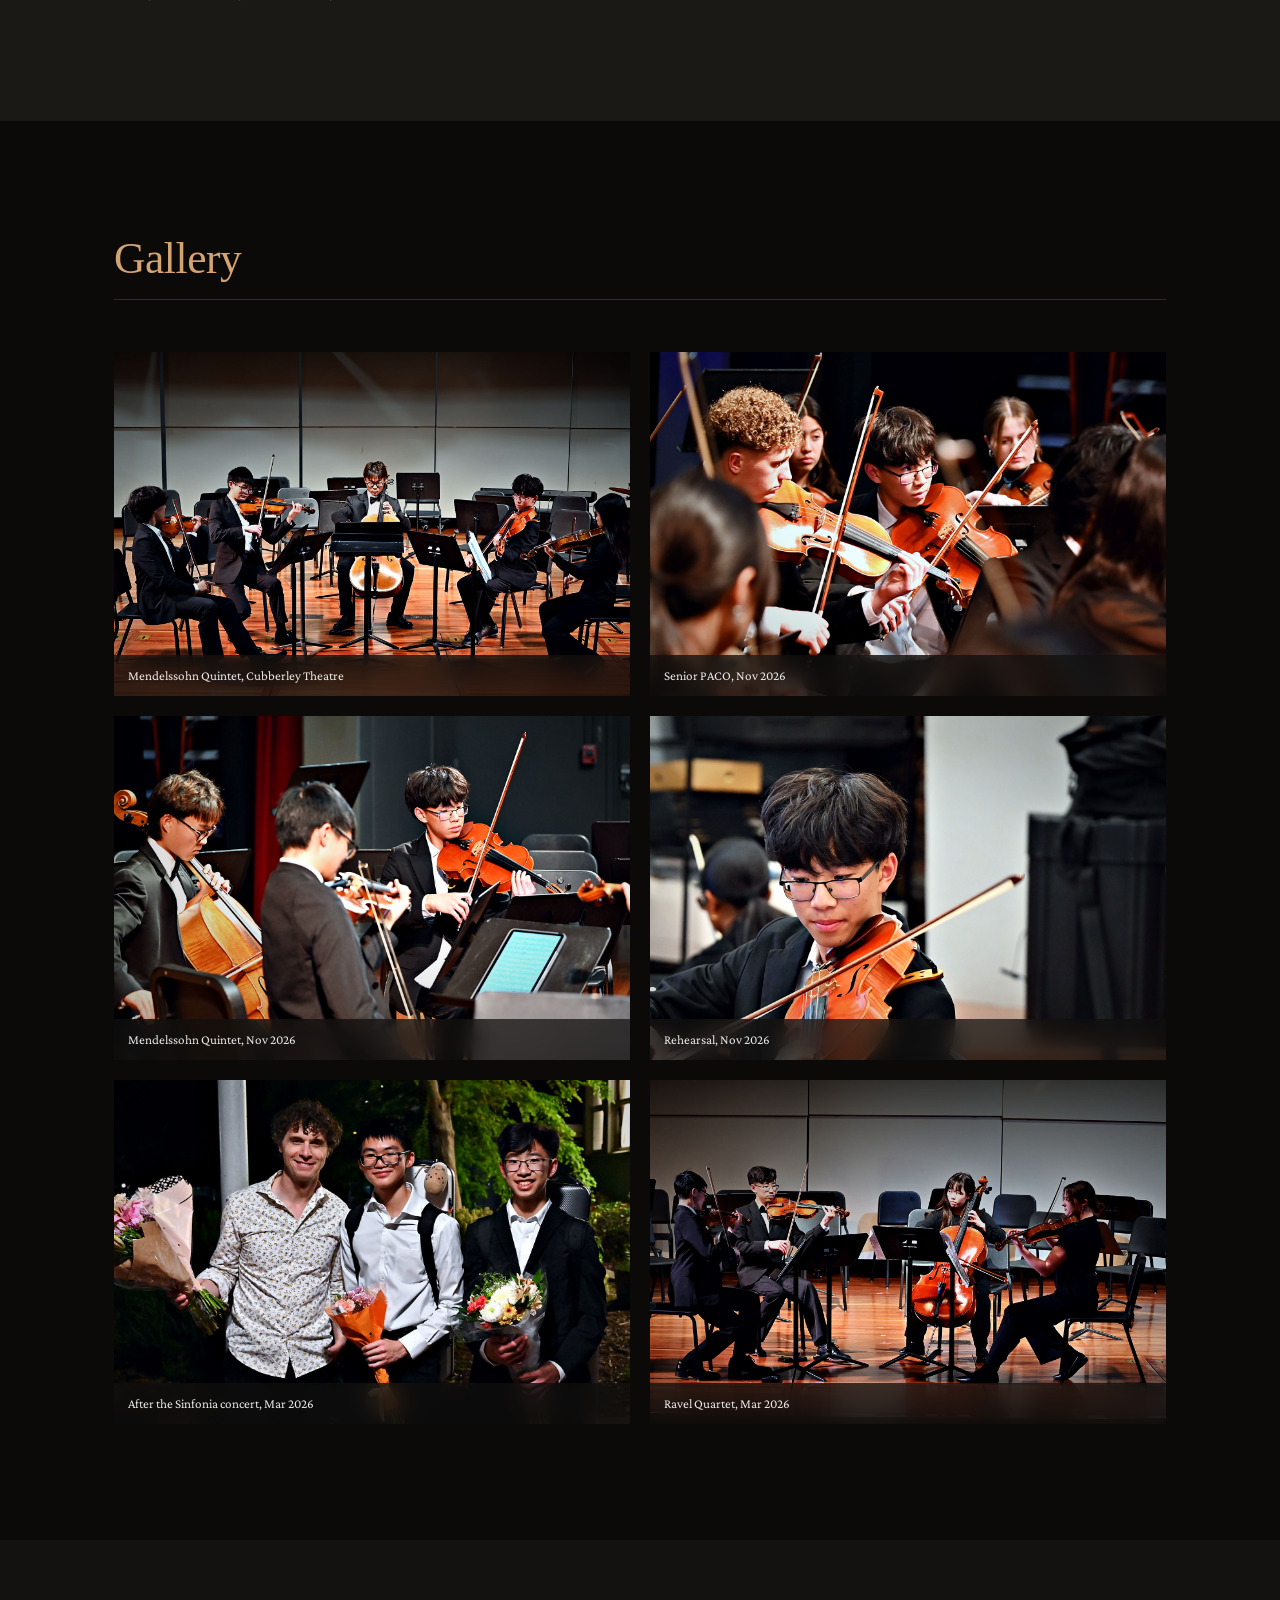
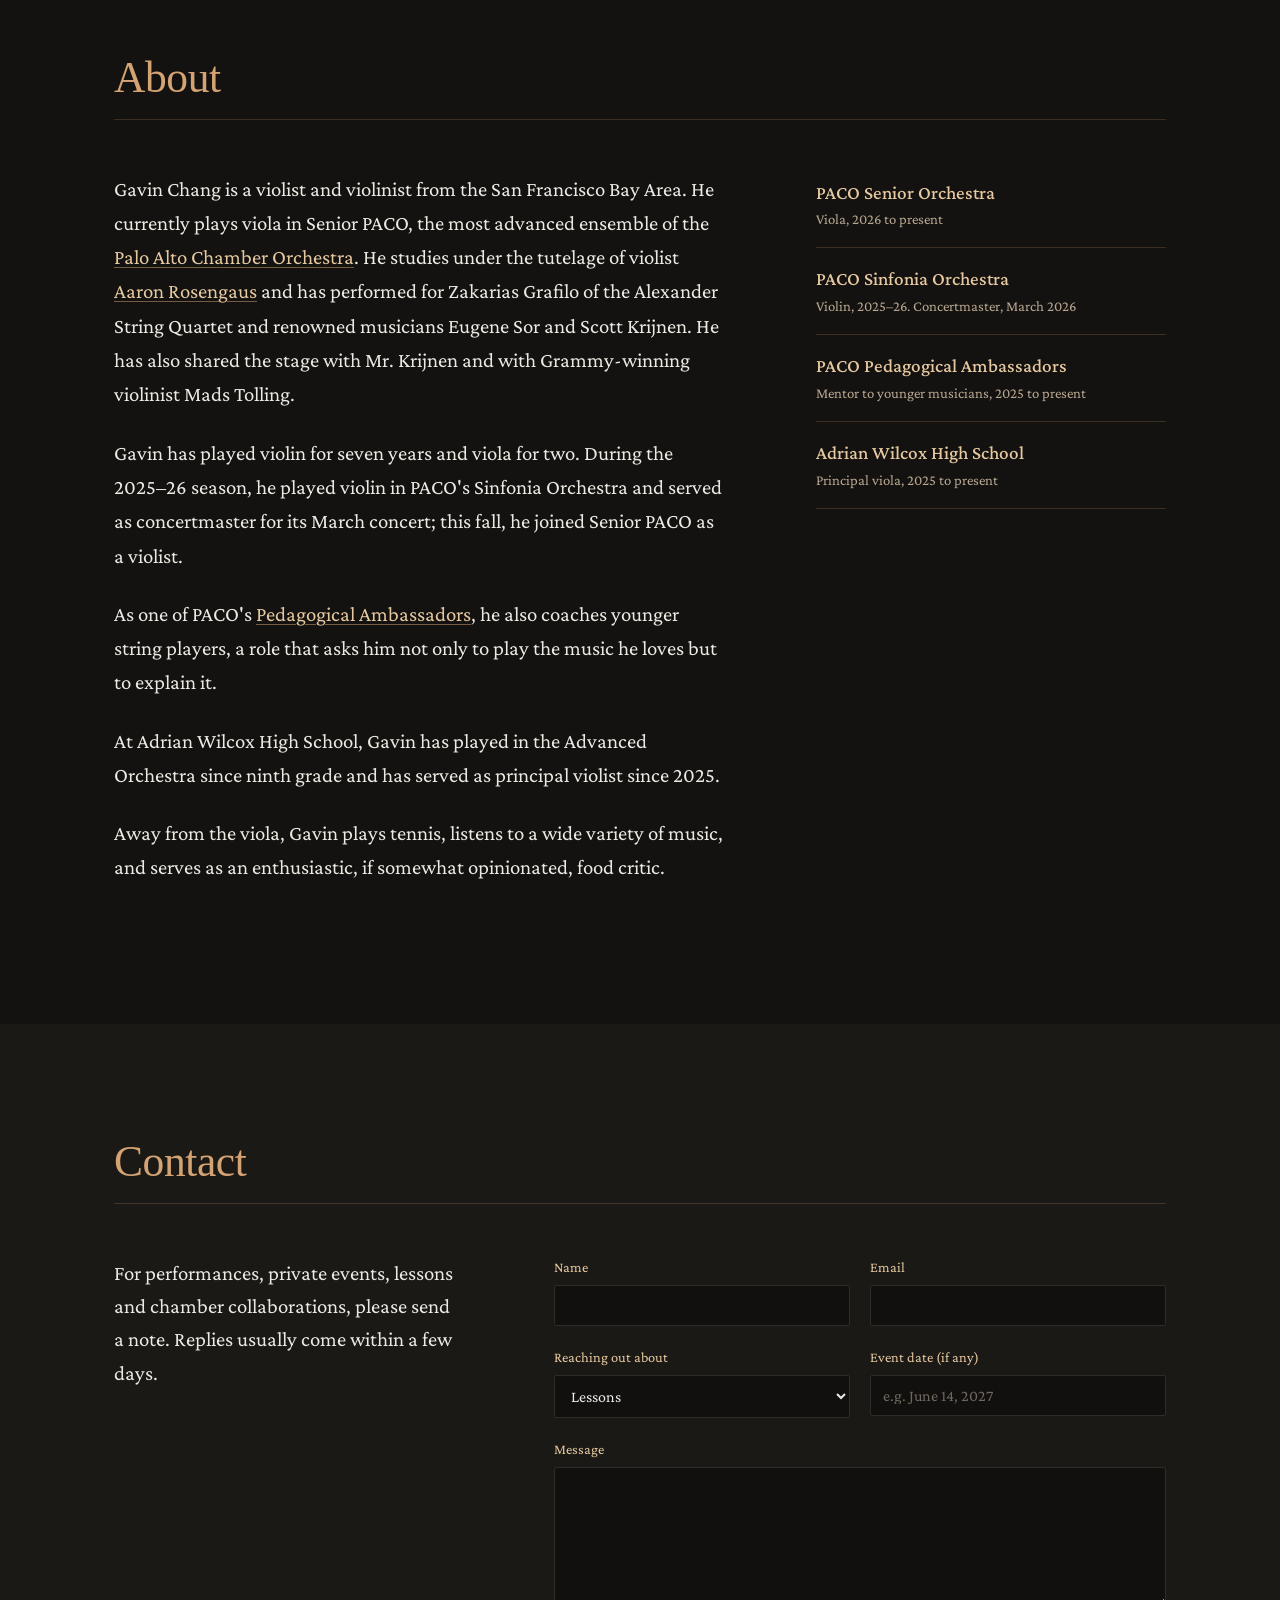
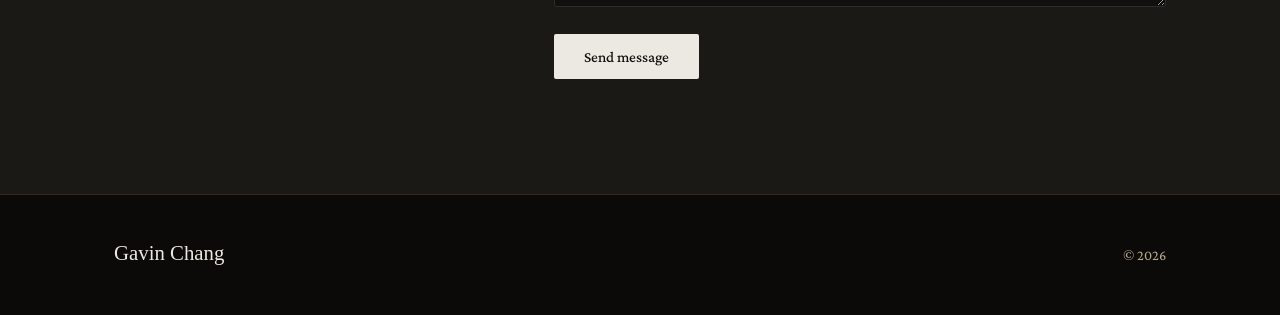
==== commit 191911dc: "New typography and colour: Dosis menu, Old Standard TT headings, Crimson Pro text; logo in header; p" ====
--- a/index.html
+++ b/index.html
@@ -50,7 +50,7 @@
     <link rel="preconnect" href="https://fonts.googleapis.com" />
     <link rel="preconnect" href="https://fonts.gstatic.com" crossorigin />
     <link
-      href="https://fonts.googleapis.com/css2?family=Instrument+Sans:wght@400;500&family=Newsreader:ital,opsz,wght@0,6..72,400;0,6..72,500;1,6..72,400&display=block"
+      href="https://fonts.googleapis.com/css2?family=Dosis:wght@700&family=Old+Standard+TT:ital,wght@0,400;0,700;1,400&family=Crimson+Pro:ital,wght@0,400;0,500;0,600;1,400&display=block"
       rel="stylesheet"
     />
     <link rel="stylesheet" href="style.css" />
@@ -59,7 +59,7 @@
     <a class="skip" href="#main">Skip to content</a>
     <header class="site-header">
       <div class="inner">
-        <a class="wordmark" href="./">Gavin Chang</a>
+        <a class="wordmark" href="./"><img class="logo" src="assets/logo-mark.png" alt="" width="28" height="52" />Gavin Chang</a>
         <nav aria-label="Main">
           <a href="#listen">Listen</a>
           <a href="#gallery">Gallery</a>
@@ -95,7 +95,6 @@
           <div class="section-head">
             <div>
               <h2>Listen</h2>
-              <p>Concert recordings</p>
             </div>
             <p class="aside">
               <a href="events.html">More on the Events page</a>
@@ -175,7 +174,6 @@
           <div class="section-head">
             <div>
               <h2>Gallery</h2>
-              <p>Photographs from concerts and rehearsals</p>
             </div>
           </div>
           <div class="gallery">
@@ -248,7 +246,6 @@
           <div class="section-head">
             <div>
               <h2>About</h2>
-              <p>Biography</p>
             </div>
           </div>
           <div class="about">
@@ -357,7 +354,6 @@
           <div class="section-head">
             <div>
               <h2>Contact</h2>
-              <p>Performances, events and lessons</p>
             </div>
           </div>
           <div class="contact">
--- a/style.css
+++ b/style.css
@@ -2,18 +2,22 @@
 :root {
   --paper: #141210;
   --ink: #ece8e2;
-  --muted: #9b948a;
+  --muted: #b8a891;
   --rule: #2f2b27;
+  --line: rgba(212, 163, 115, 0.2);
   --night: #11100e;
   --night-2: #1a1816;
   --night-ink: #ece8e2;
-  --night-muted: #9b948a;
+  --night-muted: #b8a891;
   --night-deep: #0b0a09;
   --sand: #1b1916;
-  --gold: #c08a5b;
-  --accent: #c08a5b;
-  --serif: "Newsreader", Georgia, "Times New Roman", serif;
-  --sans: "Instrument Sans", "Helvetica Neue", Arial, sans-serif;
+  --gold: #d4a373;
+  --gold-soft: #e6c9a0;
+  --accent: #d4a373;
+  --serif: "Old Standard TT", "Times New Roman", Times, serif;
+  --name: "Old Standard TT", "Times New Roman", Times, serif;
+  --sans: "Crimson Pro", Georgia, "Times New Roman", serif;
+  --menu: "Dosis", "Helvetica Neue", Arial, sans-serif;
   --gutter: clamp(20px, 5vw, 64px);
   --max: 1180px;
   --header-h: 64px;
@@ -23,13 +27,13 @@
 * { box-sizing: border-box; }
 html { scroll-behavior: smooth; -webkit-text-size-adjust: 100%; }
 @media (prefers-reduced-motion: reduce) { html { scroll-behavior: auto; } }
-body { margin: 0; background: var(--paper); color: var(--ink); font: 400 16px/1.65 var(--sans); }
+body { margin: 0; background: var(--paper); color: var(--ink); font: 400 19px/1.6 var(--sans); }
 img { max-width: 100%; height: auto; display: block; }
 a { color: inherit; text-underline-offset: 3px; text-decoration-thickness: 1px; }
 a:hover { color: var(--accent); }
 [id] { scroll-margin-top: calc(var(--header-h) + 16px); }
 :focus-visible { outline: 2px solid var(--accent); outline-offset: 3px; }
-.skip { position: absolute; left: 12px; top: -48px; z-index: 30; background: var(--ink); color: #11100e; padding: 10px 16px; text-decoration: none; }
+.skip { position: absolute; left: 12px; top: -100px; z-index: 30; background: var(--ink); color: #11100e; padding: 10px 16px; text-decoration: none; }
 .skip:focus { top: 12px; }
 
 h1, h2, h3 { font-family: var(--serif); font-weight: 400; letter-spacing: -0.01em; }
@@ -40,10 +44,12 @@
   -webkit-backdrop-filter: saturate(160%) blur(18px); backdrop-filter: saturate(160%) blur(18px);
   border-bottom: 1px solid rgba(255, 255, 255, 0.08); }
 .site-header .inner { max-width: var(--max); height: var(--header-h); margin: 0 auto; padding: 0 var(--gutter); display: flex; justify-content: space-between; align-items: center; gap: 24px; }
-.wordmark { font: 400 1.25rem/1 var(--serif); text-decoration: none; }
+.wordmark { font: 400 1.3rem/1 var(--name); text-decoration: none; }
+.site-header .wordmark { display: inline-flex; align-items: center; gap: 12px; }
+.site-header .wordmark .logo { width: auto; height: 36px; }
 .site-header .wordmark { color: #fff; }
 .site-header nav { display: flex; gap: 30px; }
-.site-header nav a { text-decoration: none; font-size: 0.92rem; color: rgba(255, 255, 255, 0.72); }
+.site-header nav a { text-decoration: none; font-family: var(--menu); font-size: 13px; font-weight: 700; letter-spacing: 2px; text-transform: uppercase; color: rgba(255, 255, 255, 0.72); }
 .site-header nav a:hover, .site-header nav a[aria-current] { color: #fff; }
 main { padding-top: var(--header-h); }
 .home main { padding-top: 0; }
@@ -61,21 +67,17 @@
   background: linear-gradient(90deg, rgba(17,16,14,0) 55%, var(--night) 100%),
               linear-gradient(0deg, rgba(17,16,14,0.55) 0%, rgba(17,16,14,0) 22%); }
 .hero .intro { align-self: end; padding: 0 var(--gutter) clamp(56px, 10vh, 112px) clamp(24px, 4vw, 56px); }
-.hero .kicker { margin: 0 0 22px; font-size: 0.8rem; letter-spacing: 0.18em; text-transform: uppercase; color: var(--gold); }
-.hero h1 { font-size: clamp(3.4rem, 7vw, 6.6rem); line-height: 0.92; letter-spacing: -0.025em; margin: 0; }
-.hero h1::after { content: ""; display: block; width: 56px; height: 1px; margin: 32px 0 24px; background: var(--gold); }
-.hero .role { margin: 0; font: italic 400 1.2rem/1.55 var(--serif); color: var(--night-muted); }
+.hero .kicker { margin: 0 0 18px; font-size: 1.05rem; color: var(--night-muted); }
+.hero h1 { font-family: var(--name); font-size: clamp(3.4rem, 7vw, 6.6rem); line-height: 0.98; letter-spacing: -0.01em; margin: 0; }
+.hero .role { margin: 28px 0 0; font: 400 1.2rem/1.55 var(--serif); color: var(--night-muted); }
 
 /* ---------- sections ---------- */
 section { padding: clamp(72px, 9vw, 120px) 0; }
 .section-head { display: flex; justify-content: space-between; align-items: flex-end; gap: 24px;
-  padding-top: 22px; margin-bottom: clamp(32px, 4.5vw, 52px); border-top: 1px solid var(--rule); position: relative; }
-.section-head::before { content: ""; position: absolute; top: -1px; left: 0; width: 56px; height: 2px; background: var(--accent); }
+  padding-bottom: 18px; margin-bottom: clamp(32px, 4.5vw, 52px); border-bottom: 1px solid var(--line); }
 .section-head h2 { font-size: clamp(2.1rem, 3.4vw, 2.8rem); line-height: 1.05; margin: 0; }
-.section-head p { margin: 8px 0 0; font: italic 400 1.05rem/1.4 var(--serif); color: var(--muted); }
+.section-head p { margin: 8px 0 0; font: 400 1.05rem/1.4 var(--serif); color: var(--muted); }
 .section-head p.aside { margin: 0; font: 400 0.9rem var(--sans); white-space: nowrap; }
-.dark .section-head { border-top-color: rgba(255, 255, 255, 0.14); }
-.dark .section-head::before { background: var(--gold); }
 .dark .section-head p { color: var(--night-muted); }
 .dark .section-head p.aside a { color: var(--night-ink); }
 .dark { background: #1b1916; color: var(--night-ink); }
@@ -107,10 +109,10 @@
 
 /* about */
 .about { display: grid; grid-template-columns: minmax(0, 7fr) minmax(0, 4fr); gap: clamp(48px, 7vw, 104px); }
-.bio p { font: 400 1.22rem/1.7 var(--serif); margin: 0 0 1.15em; max-width: 36em; }
+.bio p { font: 400 1.3rem/1.65 var(--sans); margin: 0 0 1.15em; max-width: 36em; }
 .facts { list-style: none; margin: 6px 0 0; padding: 0; }
-.facts li { padding: 18px 0; border-top: 1px solid var(--rule); }
-.facts li:last-child { border-bottom: 1px solid var(--rule); }
+.facts li { padding: 16px 0; border-bottom: 1px solid var(--line); }
+.facts li:first-child { padding-top: 0; }
 .facts strong { display: block; font-weight: 500; }
 .facts strong a { text-decoration: none; }
 .facts strong a:hover { text-decoration: underline; }
@@ -118,7 +120,7 @@
 
 /* contact */
 .contact { display: grid; grid-template-columns: minmax(0, 4fr) minmax(0, 7fr); gap: clamp(40px, 7vw, 104px); }
-.contact .note { font: 400 1.22rem/1.6 var(--serif); margin: 0; max-width: 22em; }
+.contact .note { font: 400 1.3rem/1.6 var(--sans); margin: 0; max-width: 22em; }
 form .row { display: grid; grid-template-columns: 1fr 1fr; gap: 20px; }
 label { display: block; margin-bottom: 20px; font-size: 0.9rem; }
 label span { display: block; margin-bottom: 6px; color: var(--muted); }
@@ -131,22 +133,20 @@
 button:disabled { opacity: 0.6; cursor: default; }
 .hp { position: absolute; left: -9999px; width: 1px; height: 1px; opacity: 0; }
 .form-done, .form-fail { margin: 18px 0 0; }
-.form-done { font: 400 1.15rem var(--serif); }
+.form-done { font: 400 1.25rem var(--sans); }
 .form-fail { color: var(--accent); }
 
 /* ---------- events page ---------- */
 .page-title { padding-top: clamp(48px, 7vw, 88px); padding-bottom: 8px; }
 .page-title h1 { font-size: clamp(2.8rem, 6vw, 4.4rem); line-height: 1; letter-spacing: -0.025em; margin: 0; }
-.page-title h1::after { content: ""; display: block; width: 56px; height: 1px; margin: 24px 0 0; background: var(--accent); }
-.page-title p { margin: 20px 0 0; font: italic 400 1.15rem/1.5 var(--serif); color: var(--muted); max-width: 36em; }
+.page-title p { margin: 20px 0 0; font: 400 1.25rem/1.5 var(--sans); color: var(--muted); max-width: 36em; }
 .events-section { padding-top: clamp(40px, 6vw, 64px); }
 .events-group + .events-group { margin-top: clamp(64px, 8vw, 96px); }
-.events-group > .label { display: block; position: relative; font: 400 1.7rem/1.2 var(--serif); margin-bottom: 8px; padding-top: 20px; border-top: 1px solid var(--rule); }
-.events-group > .label::before { content: ""; position: absolute; top: -1px; left: 0; width: 56px; height: 2px; background: var(--accent); }
+.events-group > .label { display: block; font: 400 1.7rem/1.2 var(--serif); margin-bottom: 4px; padding-bottom: 14px; border-bottom: 1px solid var(--line); }
 .events-group .event:first-child { border-top: 0; }
 .events { list-style: none; margin: 0; padding: 0; }
-.event { display: grid; grid-template-columns: 170px minmax(0, 1fr) auto; gap: 32px; padding: 28px 0; border-top: 1px solid var(--rule); align-items: baseline; }
-.event:last-child { border-bottom: 1px solid var(--rule); }
+.event { display: grid; grid-template-columns: 170px minmax(0, 1fr) auto; gap: 32px; padding: 26px 0; border-bottom: 1px solid rgba(255, 255, 255, 0.07); align-items: baseline; }
+.event:last-child { border-bottom: 0; }
 .event time { font-weight: 500; }
 .event time small { display: block; font-weight: 400; color: var(--muted); font-size: 0.88rem; margin-top: 2px; }
 .event h3 { font-size: 1.35rem; line-height: 1.25; margin: 0 0 2px; }
@@ -156,10 +156,10 @@
 .event p.links a { color: var(--ink); font-size: 0.88rem; }
 .event p.links a:hover { color: var(--accent); }
 .event .role { font-size: 0.9rem; color: var(--muted); white-space: nowrap; }
-.events-empty { margin: 0; padding: 24px 0; border-top: 1px solid var(--rule); color: var(--muted); }
+.events-empty { margin: 0; padding: 24px 0; color: var(--muted); }
 
 /* ---------- footer ---------- */
-footer { background: var(--night-deep); color: var(--night-muted); font-size: 0.9rem; border-top: 1px solid var(--rule); }
+footer { background: var(--night-deep); color: var(--night-muted); font-size: 0.9rem; border-top: 1px solid var(--line); }
 footer .wrap { padding-top: 48px; padding-bottom: 48px; display: flex; flex-wrap: wrap; justify-content: space-between; align-items: baseline; gap: 16px 32px; }
 footer .wordmark { color: var(--night-ink); }
 
@@ -179,7 +179,23 @@
   :root { --header-h: 88px; }
   .site-header .inner { flex-direction: column; align-items: flex-start; justify-content: center; gap: 8px; }
   .site-header nav { width: 100%; gap: 20px; overflow-x: auto; scrollbar-width: none; }
-  .site-header nav a { white-space: nowrap; font-size: 0.9rem; }
+  .site-header nav a { white-space: nowrap; font-size: 12px; letter-spacing: 1.5px; }
   .gallery { grid-template-columns: 1fr; gap: 16px; }
   form .row { grid-template-columns: 1fr; gap: 0; }
 }
+
+/* ---------- colour ---------- */
+.hero .kicker { color: var(--gold); }
+.hero .role { color: var(--gold-soft); opacity: 0.85; }
+.section-head h2, .page-title h1, .events-group > .label { color: var(--gold); }
+.bio a, .facts strong a, .contact a { color: var(--gold-soft); text-decoration-color: rgba(212, 163, 115, 0.5); }
+.bio a:hover, .facts strong a:hover { color: var(--gold); }
+.facts strong { color: var(--gold-soft); }
+.caption strong, .dark .caption strong { color: var(--gold-soft); }
+.event time { color: var(--gold); }
+.event h3 { color: var(--ink); }
+.event .role { color: var(--gold-soft); }
+.event p.links a { color: var(--gold-soft); }
+.site-header nav a:hover, .site-header nav a[aria-current] { color: var(--gold); }
+.contact .note { color: var(--ink); }
+label span { color: var(--gold-soft); }
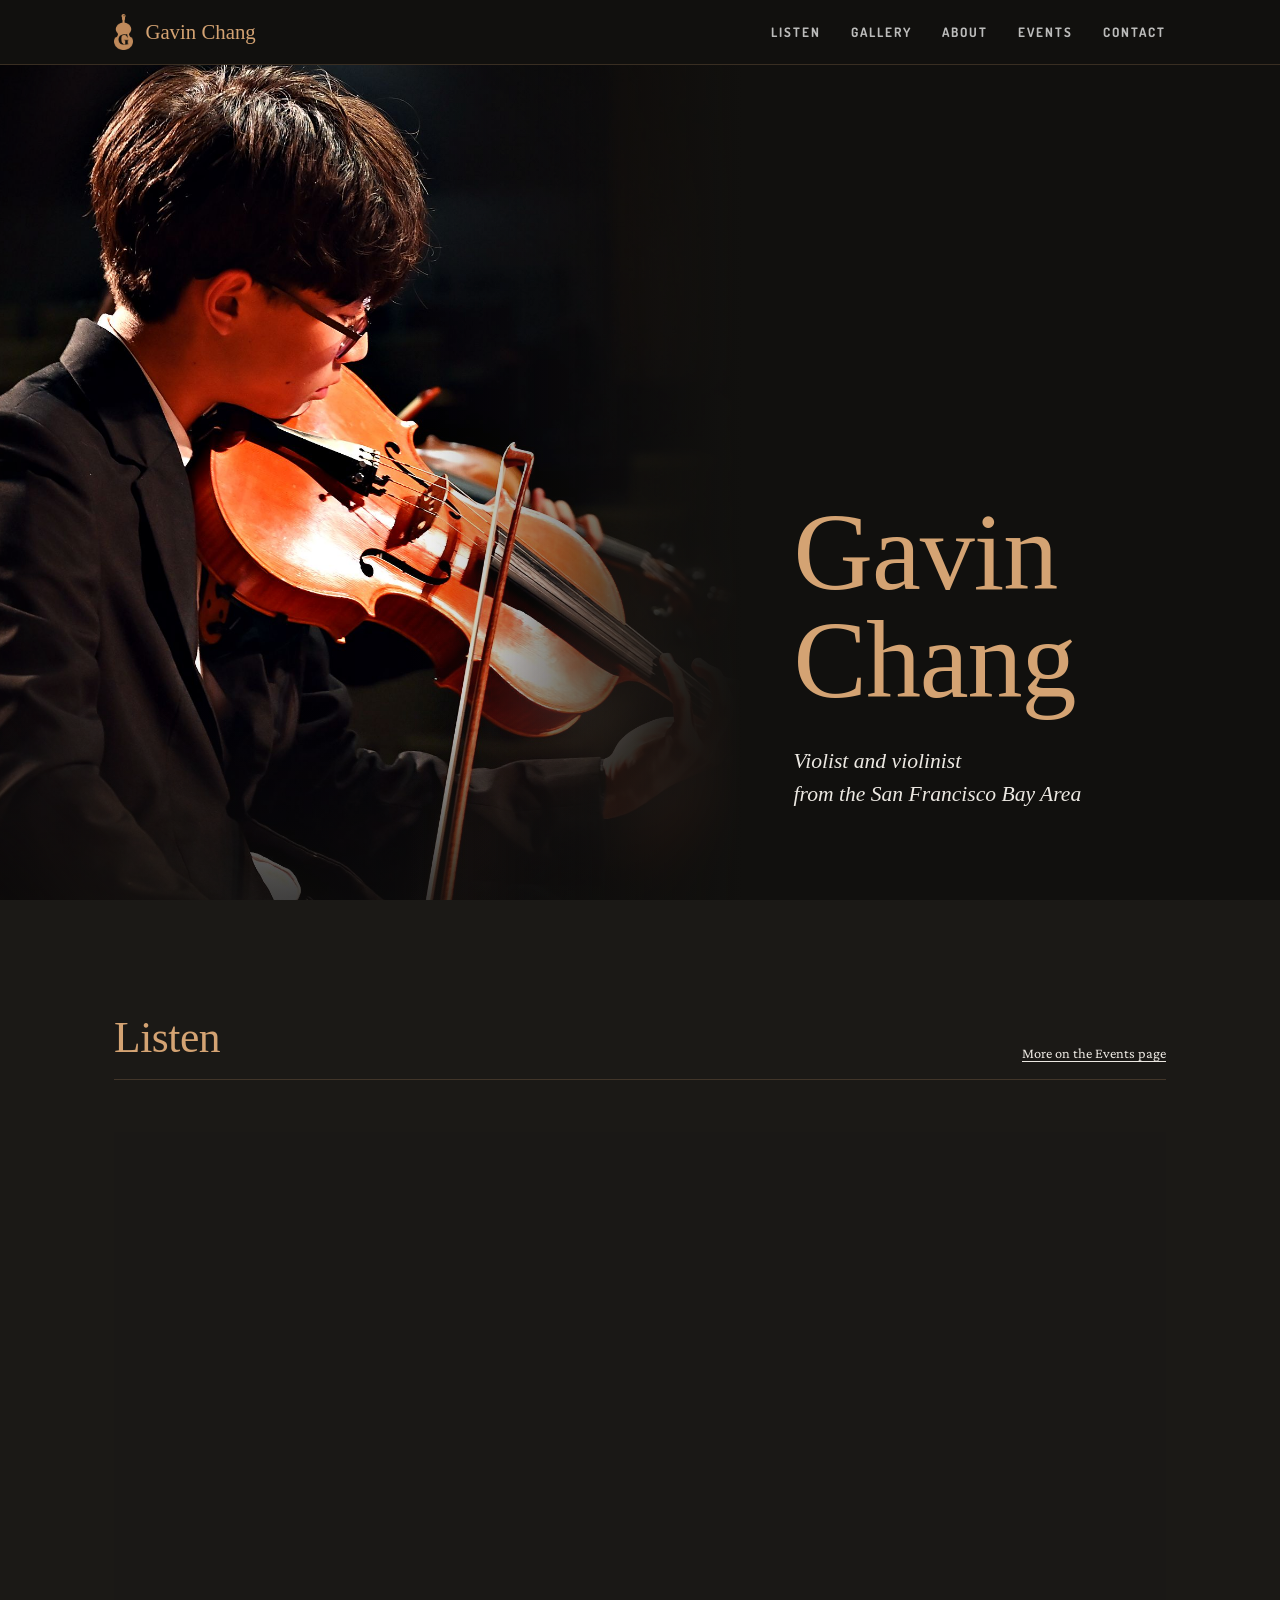
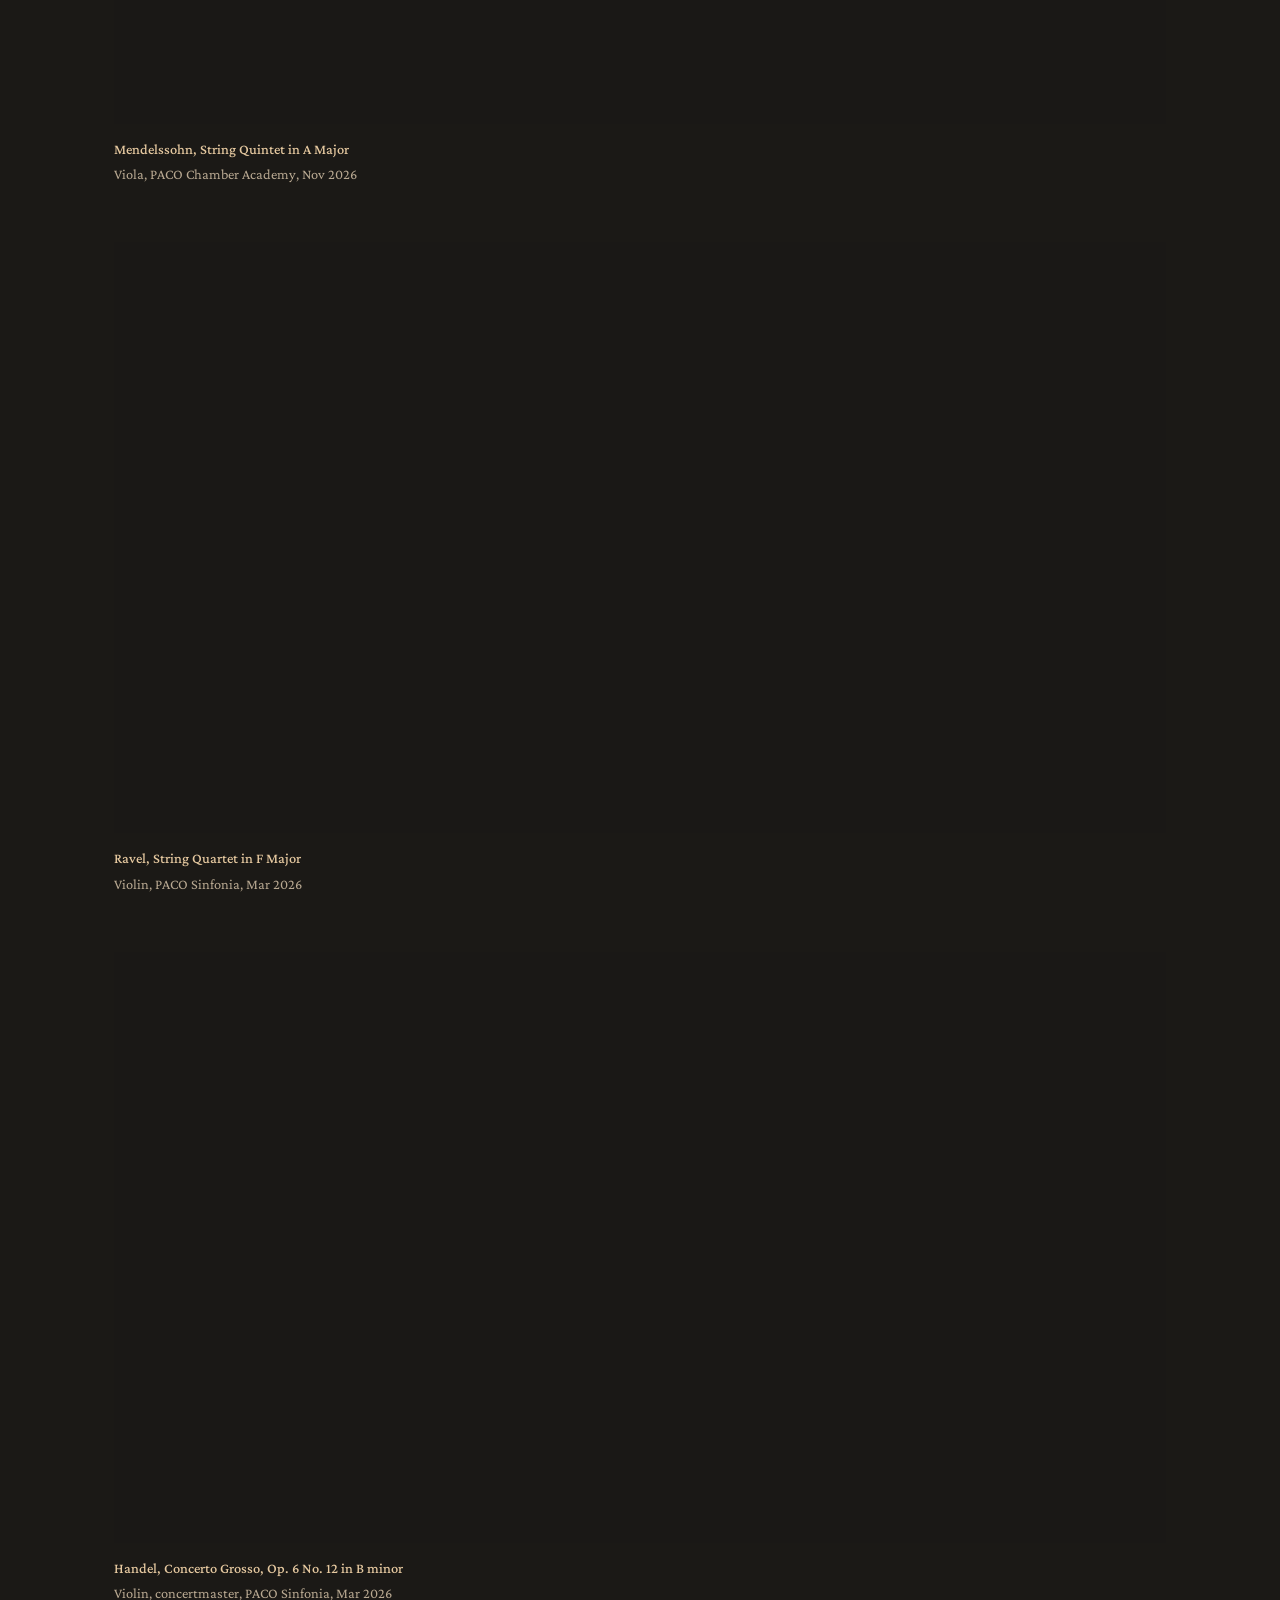
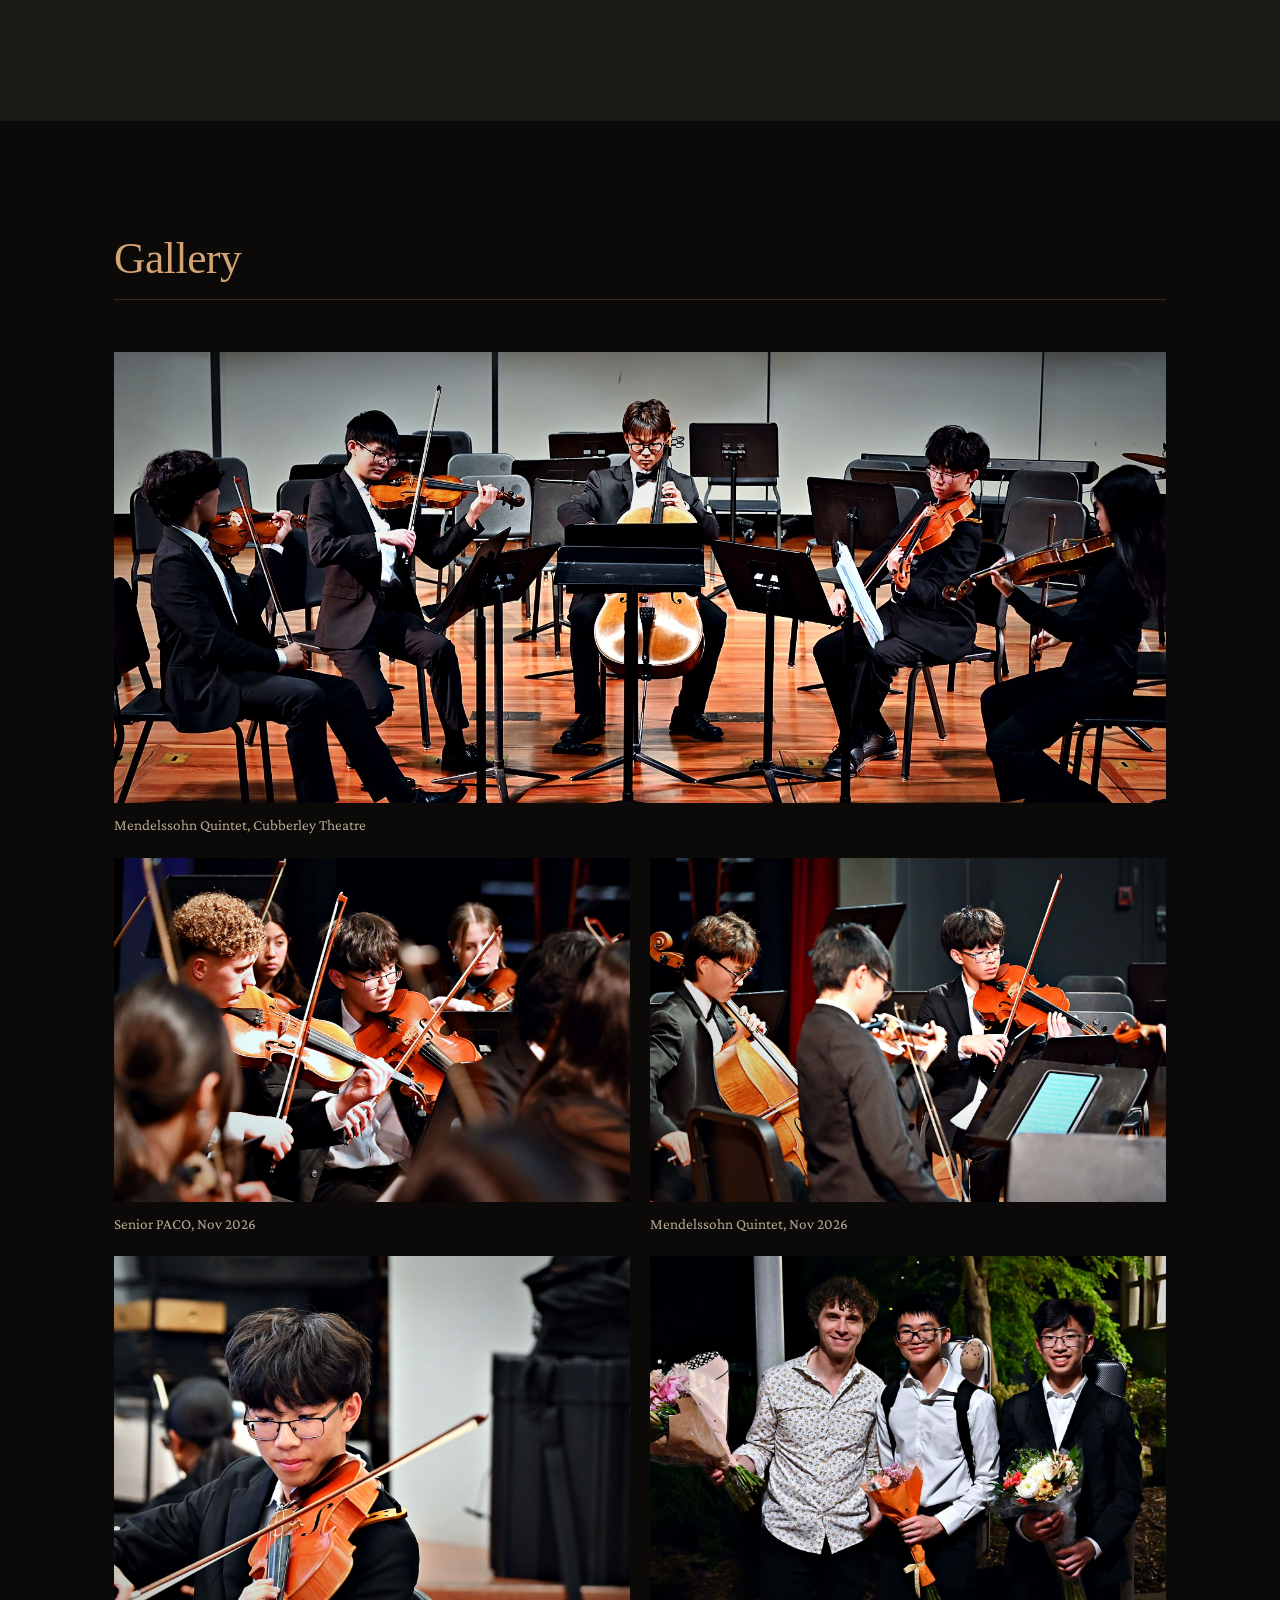
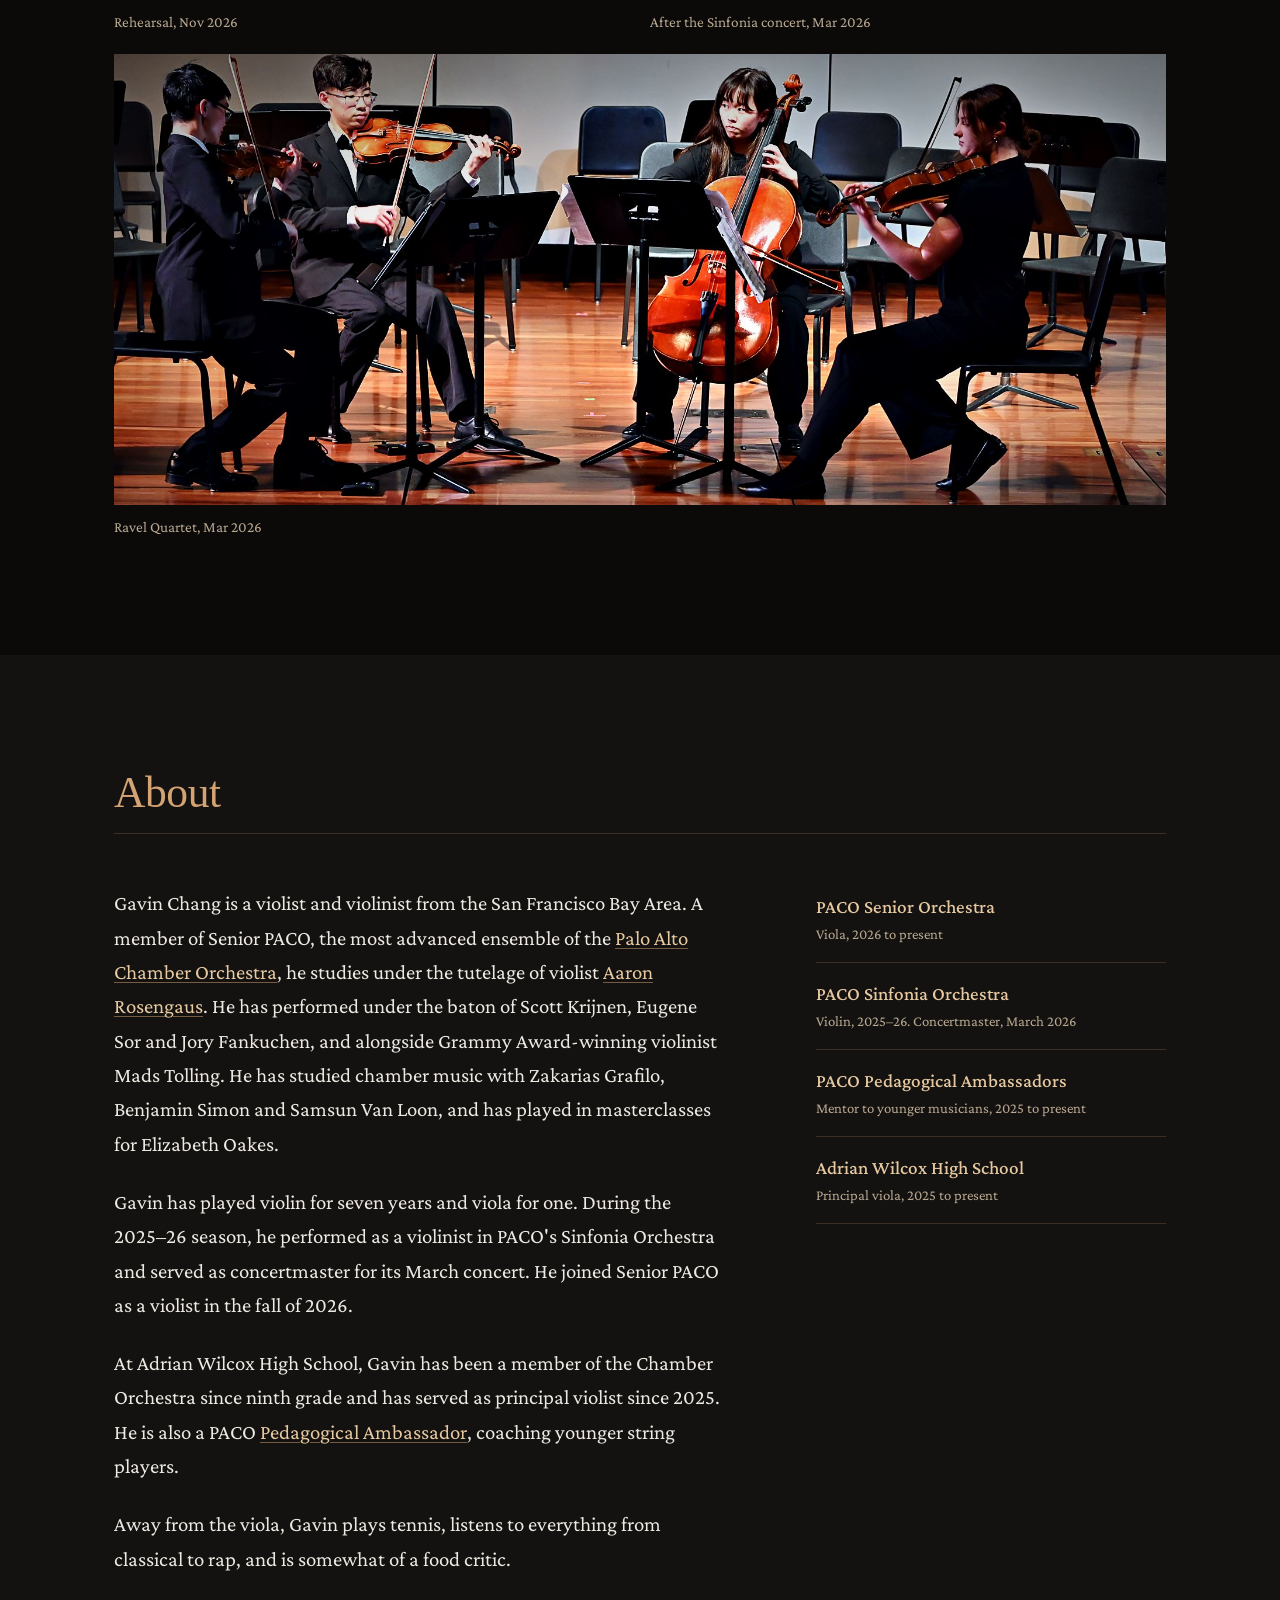
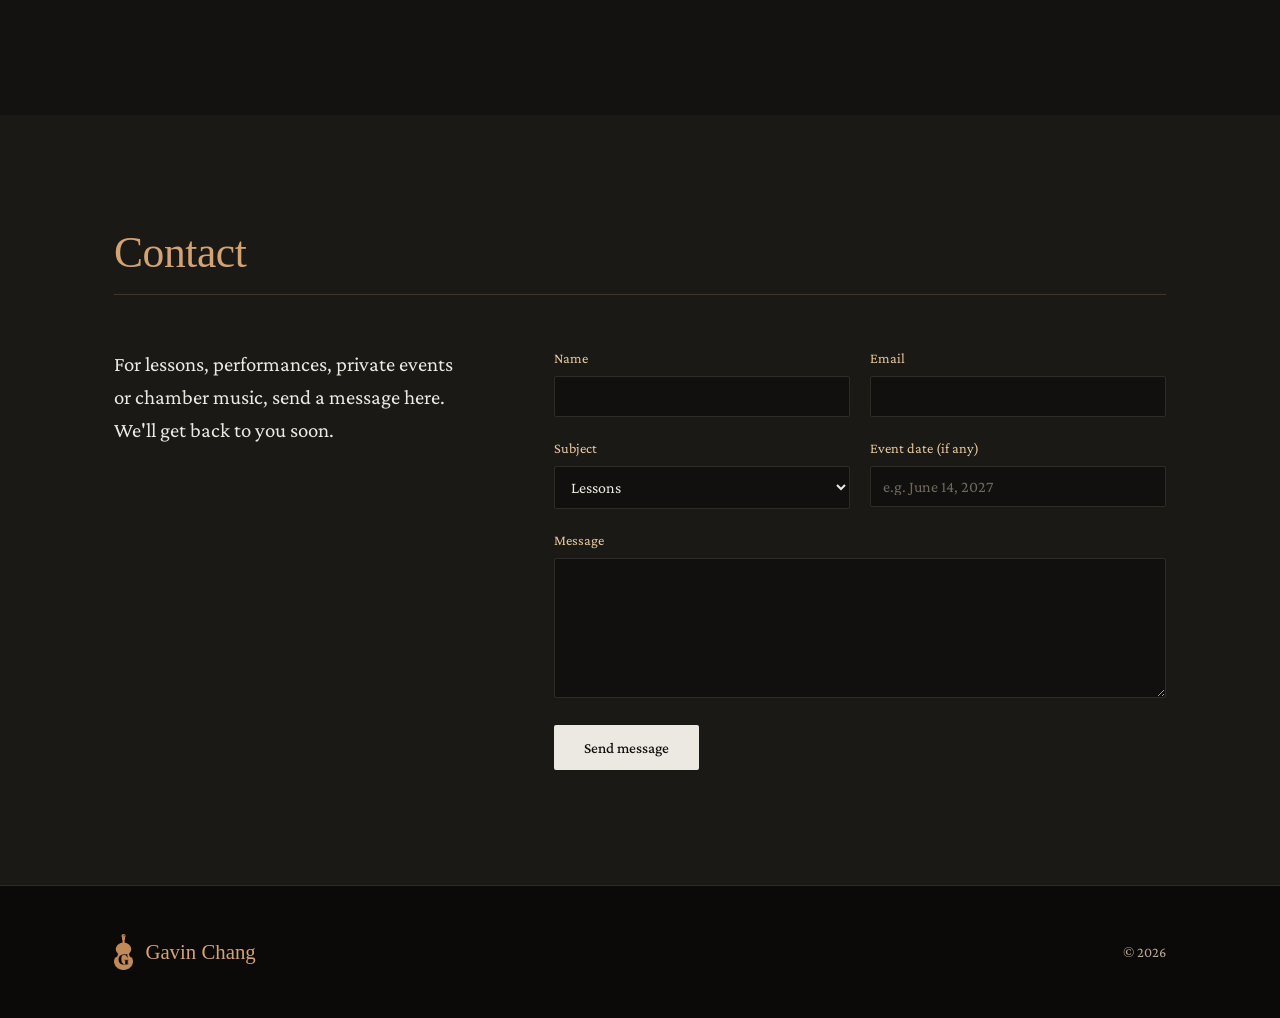
==== commit 658d4941: "Bio rewrite, hero title refresh, gallery lightbox and wide photos, solid header, gold name and foote" ====
--- a/index.html
+++ b/index.html
@@ -82,11 +82,8 @@
           />
         </figure>
         <div class="intro">
-          <p class="kicker">Violist &amp; violinist</p>
           <h1>Gavin<br />Chang</h1>
-          <p class="role">
-            Palo Alto Chamber Orchestra<br />San Francisco Bay Area
-          </p>
+          <p class="role">Violist and violinist<br />from the San Francisco Bay Area</p>
         </div>
       </div>
 
@@ -177,64 +174,64 @@
             </div>
           </div>
           <div class="gallery">
-            <figure>
-              <img
+            <figure class="wide">
+              <div class="ph"><img
                 src="assets/gallery/quintet-stage.jpg"
                 alt="Gavin playing viola in the Mendelssohn String Quintet on stage"
                 width="1800"
                 height="1200"
                 loading="lazy"
-              />
+              /></div>
               <figcaption>Mendelssohn Quintet, Cubberley Theatre</figcaption>
             </figure>
             <figure>
-              <img
+              <div class="ph"><img
                 src="assets/gallery/orchestra.jpg"
                 alt="Gavin playing viola in the Senior PACO orchestra"
                 width="1600"
                 height="1067"
                 loading="lazy"
-              />
+              /></div>
               <figcaption>Senior PACO, Nov 2026</figcaption>
             </figure>
             <figure>
-              <img
+              <div class="ph"><img
                 src="assets/gallery/quintet-close.jpg"
                 alt="Gavin performing with his chamber ensemble"
                 width="1600"
                 height="1067"
                 loading="lazy"
-              />
+              /></div>
               <figcaption>Mendelssohn Quintet, Nov 2026</figcaption>
             </figure>
             <figure>
-              <img
+              <div class="ph"><img
                 src="assets/gallery/rehearsal.jpg"
                 alt="Gavin smiling while playing viola in rehearsal"
                 width="1600"
                 height="1067"
                 loading="lazy"
-              />
+              /></div>
               <figcaption>Rehearsal, Nov 2026</figcaption>
             </figure>
             <figure>
-              <img
+              <div class="ph"><img
                 src="assets/gallery/perf-2.jpg"
                 alt="Gavin with his coach and quartet partner after a concert"
                 width="1600"
                 height="1011"
                 loading="lazy"
-              />
+              /></div>
               <figcaption>After the Sinfonia concert, Mar 2026</figcaption>
             </figure>
-            <figure>
-              <img
+            <figure class="wide">
+              <div class="ph"><img
                 src="assets/gallery/perf-1.jpg"
                 alt="Gavin performing in a string quartet on stage"
                 width="1800"
                 height="1200"
                 loading="lazy"
-              />
+              /></div>
               <figcaption>Ravel Quartet, Mar 2026</figcaption>
             </figure>
           </div>
@@ -252,51 +249,35 @@
             <div class="bio">
               <p>
                 Gavin Chang is a violist and violinist from the San Francisco
-                Bay Area. He currently plays viola in Senior PACO, the most
-                advanced ensemble of the
-                <a
-                  href="https://www.pacomusic.org/"
-                  target="_blank"
-                  rel="noopener"
-                  >Palo Alto Chamber Orchestra</a
-                >. He studies under the tutelage of violist
-                <a
-                  href="https://www.aaronrosengaus.com/"
-                  target="_blank"
-                  rel="noopener"
-                  >Aaron Rosengaus</a
-                >
-                and has performed for Zakarias Grafilo of the Alexander String
-                Quartet and renowned musicians Eugene Sor and Scott Krijnen. He
-                has also shared the stage with Mr. Krijnen and with
-                Grammy-winning violinist Mads Tolling.
+                Bay Area. A member of Senior PACO, the most advanced ensemble of
+                the
+                <a href="https://www.pacomusic.org/" target="_blank" rel="noopener">Palo Alto Chamber Orchestra</a>,
+                he studies under the tutelage of violist
+                <a href="https://www.aaronrosengaus.com/" target="_blank" rel="noopener">Aaron Rosengaus</a>.
+                He has performed under the baton of Scott Krijnen, Eugene Sor and
+                Jory Fankuchen, and alongside Grammy Award-winning violinist
+                Mads Tolling. He has studied chamber music with Zakarias
+                Grafilo, Benjamin Simon and Samsun Van Loon, and has played in
+                masterclasses for Elizabeth Oakes.
               </p>
               <p>
                 Gavin has played violin for
                 <span data-years-since="2019">seven</span> years and viola for
-                <span data-years-since="2024">two</span>. During the 2025–26
-                season, he played violin in PACO's Sinfonia Orchestra and served
-                as concertmaster for its March concert; this fall, he joined
-                Senior PACO as a violist.
+                <span data-years-since="2025">one</span>. During the 2025–26
+                season, he performed as a violinist in PACO's Sinfonia Orchestra
+                and served as concertmaster for its March concert. He joined
+                Senior PACO as a violist in the fall of 2026.
               </p>
               <p>
-                As one of PACO's
-                <a
-                  href="https://www.pacomusic.org/programs/student-leadership-council"
-                >
-                  Pedagogical Ambassadors</a
-                >, he also coaches younger string players, a role that asks him
-                not only to play the music he loves but to explain it.
+                At Adrian Wilcox High School, Gavin has been a member of the
+                Chamber Orchestra since ninth grade and has served as principal
+                violist since 2025. He is also a PACO
+                <a href="https://www.pacomusic.org/programs/student-leadership-council" target="_blank" rel="noopener">Pedagogical Ambassador</a>,
+                coaching younger string players.
               </p>
               <p>
-                At Adrian Wilcox High School, Gavin has played in the Advanced
-                Orchestra since ninth grade and has served as principal violist
-                since 2025.
-              </p>
-              <p>
-                Away from the viola, Gavin plays tennis, listens to a wide
-                variety of music, and serves as an enthusiastic, if somewhat
-                opinionated, food critic.
+                Away from the viola, Gavin plays tennis, listens to everything
+                from classical to rap, and is somewhat of a food critic.
               </p>
             </div>
             <ul class="facts">
@@ -358,9 +339,8 @@
           </div>
           <div class="contact">
             <p class="note">
-              For performances, private events, lessons and chamber
-              collaborations, please send a note. Replies usually come within a
-              few days.
+              For lessons, performances, private events or chamber music,
+              send a message here. We'll get back to you soon.
             </p>
             <form data-contact>
               <div class="row">
@@ -379,7 +359,7 @@
               </div>
               <div class="row">
                 <label
-                  ><span>Reaching out about</span>
+                  ><span>Subject</span>
                   <select name="topic">
                     <option>Lessons</option>
                     <option>A performance or event</option>
@@ -405,7 +385,7 @@
                 aria-hidden="true"
               />
               <p class="form-done" hidden>
-                Thank you. Your message has been sent.
+                Thanks! Your message went through.
               </p>
               <p class="form-fail" hidden>
                 Sorry, the message couldn't be sent. Please check your
@@ -419,12 +399,13 @@
 
     <footer>
       <div class="wrap">
-        <span class="wordmark">Gavin Chang</span>
+        <span class="wordmark"><img class="logo" src="assets/logo-mark.png" alt="" width="28" height="52" />Gavin Chang</span>
         <span>© <span data-year>2026</span></span>
       </div>
     </footer>
 
     <script src="assets/form.js"></script>
     <script src="assets/years.js"></script>
+    <script src="assets/gallery.js"></script>
   </body>
 </html>
--- a/style.css
+++ b/style.css
@@ -40,14 +40,13 @@
 .wrap { max-width: var(--max); margin: 0 auto; padding: 0 var(--gutter); }
 
 /* ---------- header: frosted bar on every page ---------- */
-.site-header { position: fixed; inset: 0 0 auto 0; z-index: 20; background: var(--glass);
-  -webkit-backdrop-filter: saturate(160%) blur(18px); backdrop-filter: saturate(160%) blur(18px);
-  border-bottom: 1px solid rgba(255, 255, 255, 0.08); }
+.site-header { position: fixed; inset: 0 0 auto 0; z-index: 20; background: var(--night);
+  border-bottom: 1px solid var(--line); }
 .site-header .inner { max-width: var(--max); height: var(--header-h); margin: 0 auto; padding: 0 var(--gutter); display: flex; justify-content: space-between; align-items: center; gap: 24px; }
 .wordmark { font: 400 1.3rem/1 var(--name); text-decoration: none; }
 .site-header .wordmark { display: inline-flex; align-items: center; gap: 12px; }
 .site-header .wordmark .logo { width: auto; height: 36px; }
-.site-header .wordmark { color: #fff; }
+.site-header .wordmark { color: var(--gold); }
 .site-header nav { display: flex; gap: 30px; }
 .site-header nav a { text-decoration: none; font-family: var(--menu); font-size: 13px; font-weight: 700; letter-spacing: 2px; text-transform: uppercase; color: rgba(255, 255, 255, 0.72); }
 .site-header nav a:hover, .site-header nav a[aria-current] { color: #fff; }
@@ -68,8 +67,8 @@
               linear-gradient(0deg, rgba(17,16,14,0.55) 0%, rgba(17,16,14,0) 22%); }
 .hero .intro { align-self: end; padding: 0 var(--gutter) clamp(56px, 10vh, 112px) clamp(24px, 4vw, 56px); }
 .hero .kicker { margin: 0 0 18px; font-size: 1.05rem; color: var(--night-muted); }
-.hero h1 { font-family: var(--name); font-size: clamp(3.4rem, 7vw, 6.6rem); line-height: 0.98; letter-spacing: -0.01em; margin: 0; }
-.hero .role { margin: 28px 0 0; font: 400 1.2rem/1.55 var(--serif); color: var(--night-muted); }
+.hero h1 { font-family: var(--name); font-size: clamp(4rem, 8.6vw, 8.2rem); line-height: 0.98; letter-spacing: -0.01em; margin: 0; }
+.hero .role { margin: 30px 0 0; font: italic 400 1.35rem/1.5 var(--sans); color: var(--night-muted); }
 
 /* ---------- sections ---------- */
 section { padding: clamp(72px, 9vw, 120px) 0; }
@@ -99,13 +98,21 @@
 
 /* gallery: even grid, captions on a frosted bar */
 .gallery { display: grid; grid-template-columns: 1fr 1fr; gap: 20px; }
-.gallery figure { margin: 0; position: relative; overflow: hidden; }
-.gallery img { width: 100%; aspect-ratio: 3 / 2; object-fit: cover; transition: transform 0.5s cubic-bezier(0.2, 0.7, 0.2, 1); }
+.gallery figure { margin: 0; }
+.gallery .ph { overflow: hidden; }
+.gallery img { width: 100%; aspect-ratio: 3 / 2; object-fit: cover; cursor: zoom-in; transition: transform 0.5s cubic-bezier(0.2, 0.7, 0.2, 1); }
 .gallery figure:hover img { transform: scale(1.06); }
-.gallery figcaption { position: absolute; left: 0; right: 0; bottom: 0; margin: 0; padding: 10px 14px;
-  font-size: 0.82rem; color: rgba(255, 255, 255, 0.9); background: var(--glass);
-  -webkit-backdrop-filter: blur(12px); backdrop-filter: blur(12px); }
 @media (prefers-reduced-motion: reduce) { .gallery img { transition: none; } .gallery figure:hover img { transform: none; } }
+.gallery figure.wide { grid-column: 1 / -1; }
+.gallery figure.wide img { aspect-ratio: 21 / 9; object-position: 50% 70%; }
+.gallery figcaption { margin: 10px 0 0; font-size: 0.95rem; color: var(--night-muted); }
+/* click a photo to see it larger */
+.lightbox { padding: 0; border: 0; background: transparent; max-width: 94vw; max-height: 92vh; }
+.lightbox::backdrop { background: rgba(8, 7, 6, 0.92); }
+.lightbox img { display: block; max-width: 94vw; max-height: 84vh; width: auto; height: auto; margin: 0 auto; }
+.lightbox p { margin: 12px 0 0; text-align: center; color: var(--night-muted); }
+.lightbox button { position: fixed; top: 16px; right: 20px; background: none; color: #fff; font-size: 2rem; line-height: 1; padding: 6px 12px; }
+.lightbox button:hover { background: none; color: var(--gold); }
 
 /* about */
 .about { display: grid; grid-template-columns: minmax(0, 7fr) minmax(0, 4fr); gap: clamp(48px, 7vw, 104px); }
@@ -160,8 +167,9 @@
 
 /* ---------- footer ---------- */
 footer { background: var(--night-deep); color: var(--night-muted); font-size: 0.9rem; border-top: 1px solid var(--line); }
-footer .wrap { padding-top: 48px; padding-bottom: 48px; display: flex; flex-wrap: wrap; justify-content: space-between; align-items: baseline; gap: 16px 32px; }
-footer .wordmark { color: var(--night-ink); }
+footer .wrap { padding-top: 48px; padding-bottom: 48px; display: flex; flex-wrap: wrap; justify-content: space-between; align-items: center; gap: 16px 32px; }
+footer .wordmark { color: var(--gold); display: inline-flex; align-items: center; gap: 12px; }
+footer .wordmark .logo { width: auto; height: 36px; }
 
 /* ---------- smaller screens ---------- */
 @media (max-width: 900px) {
@@ -186,7 +194,7 @@
 
 /* ---------- colour ---------- */
 .hero .kicker { color: var(--gold); }
-.hero .role { color: var(--gold-soft); opacity: 0.85; }
+.hero .role { color: var(--ink); }
 .section-head h2, .page-title h1, .events-group > .label { color: var(--gold); }
 .bio a, .facts strong a, .contact a { color: var(--gold-soft); text-decoration-color: rgba(212, 163, 115, 0.5); }
 .bio a:hover, .facts strong a:hover { color: var(--gold); }
@@ -199,3 +207,4 @@
 .site-header nav a:hover, .site-header nav a[aria-current] { color: var(--gold); }
 .contact .note { color: var(--ink); }
 label span { color: var(--gold-soft); }
+.hero h1 { color: var(--gold); }
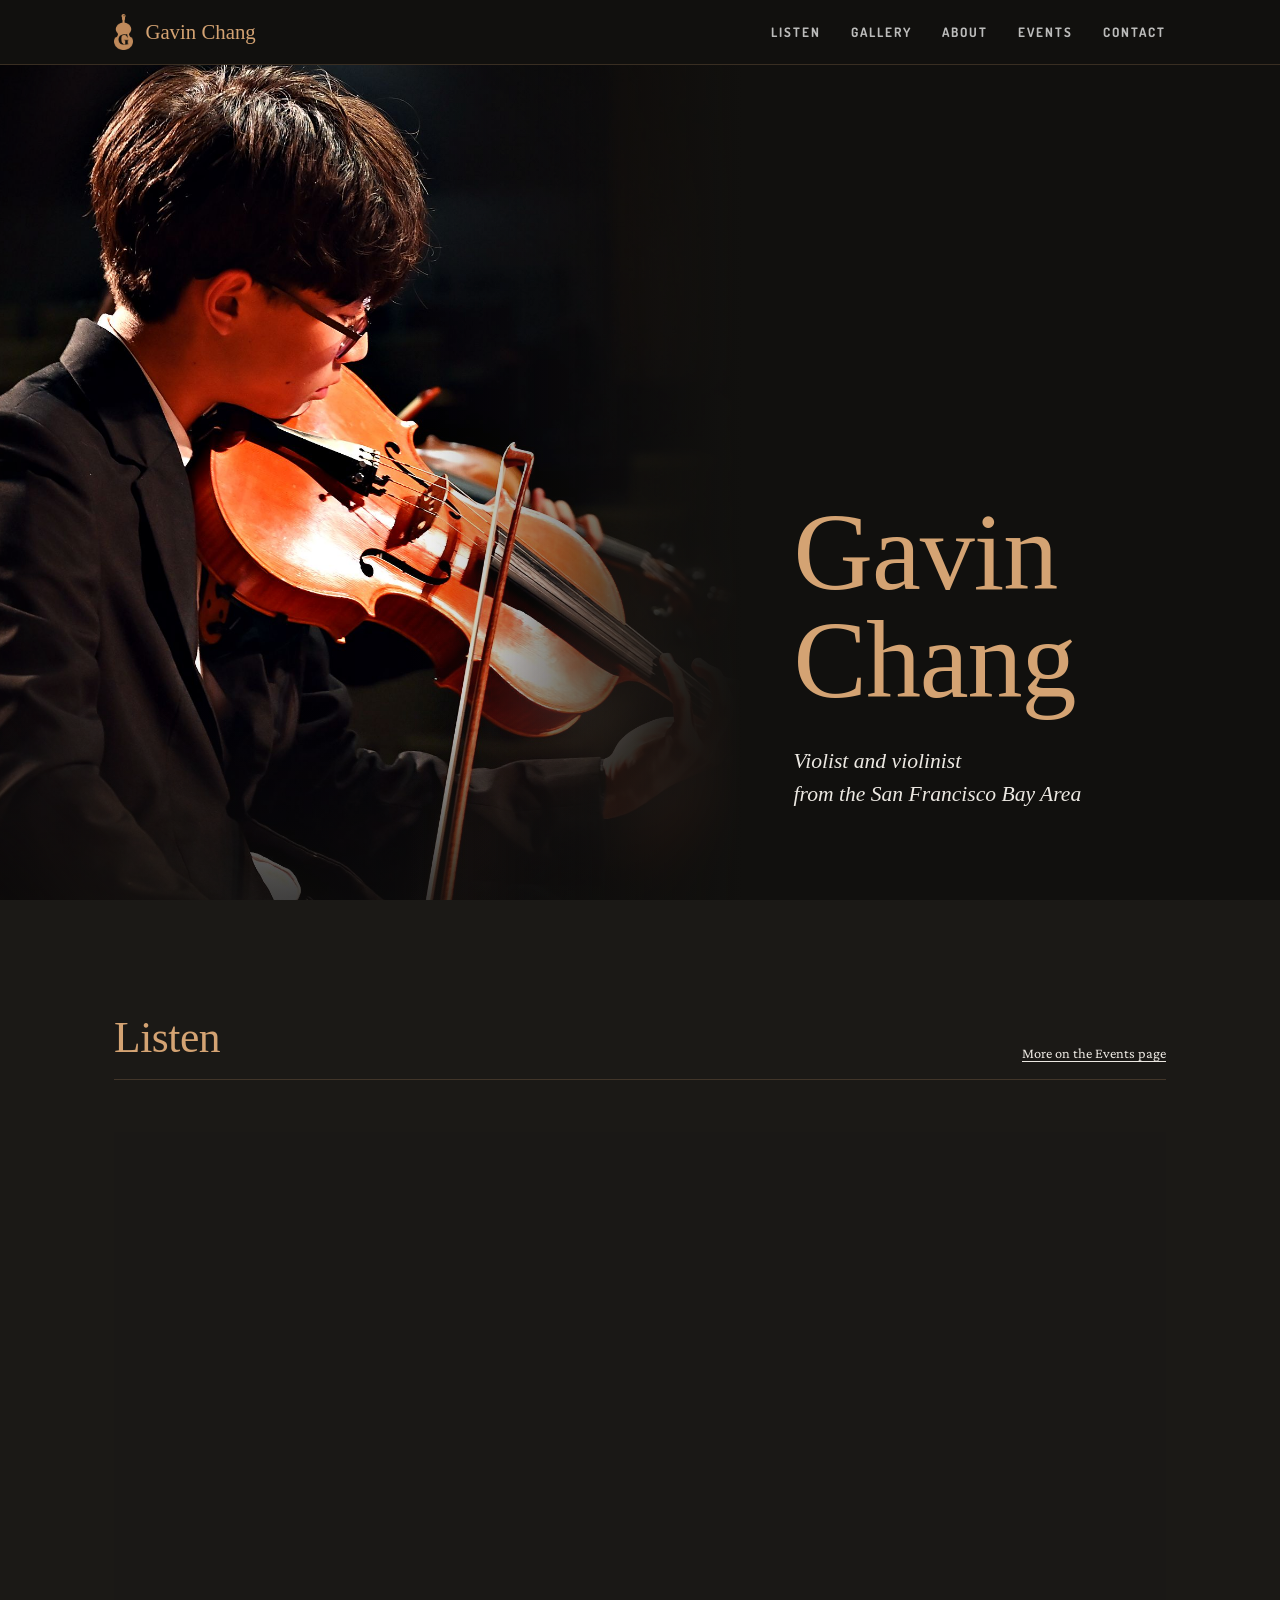
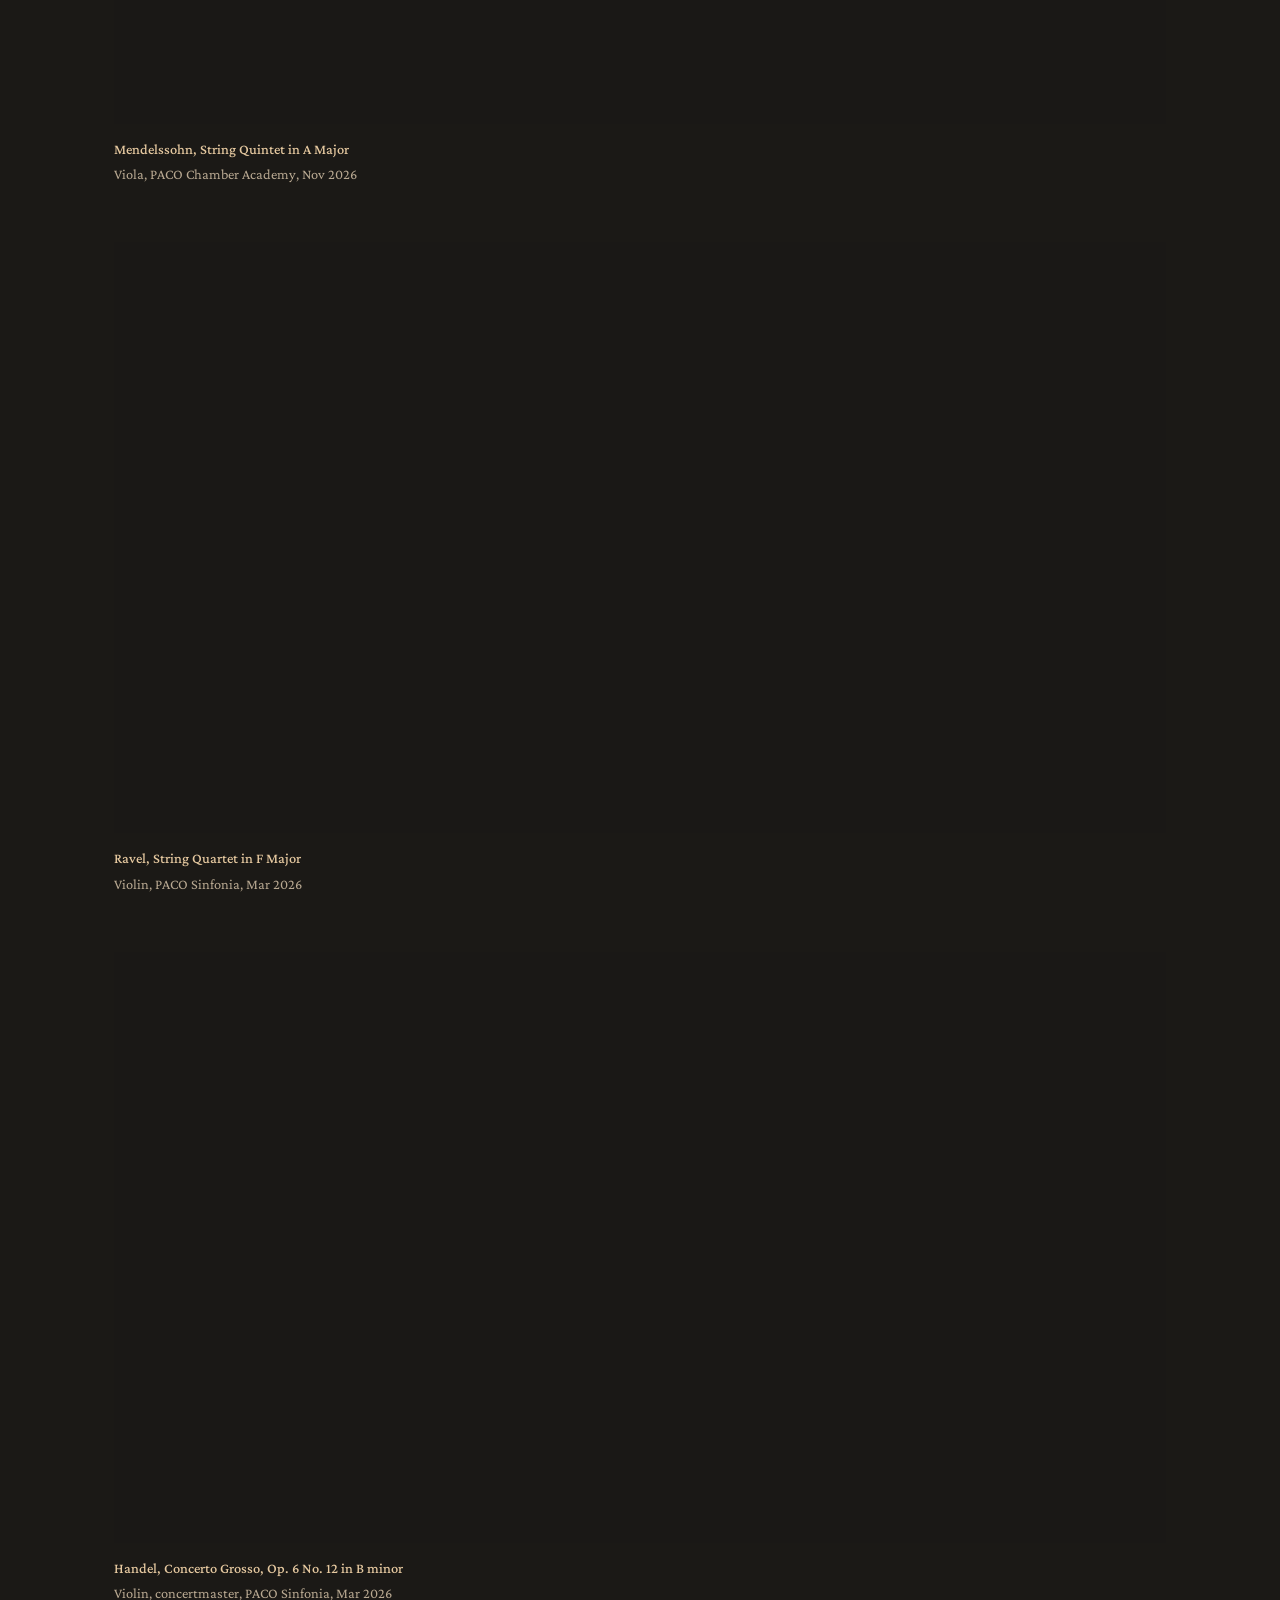
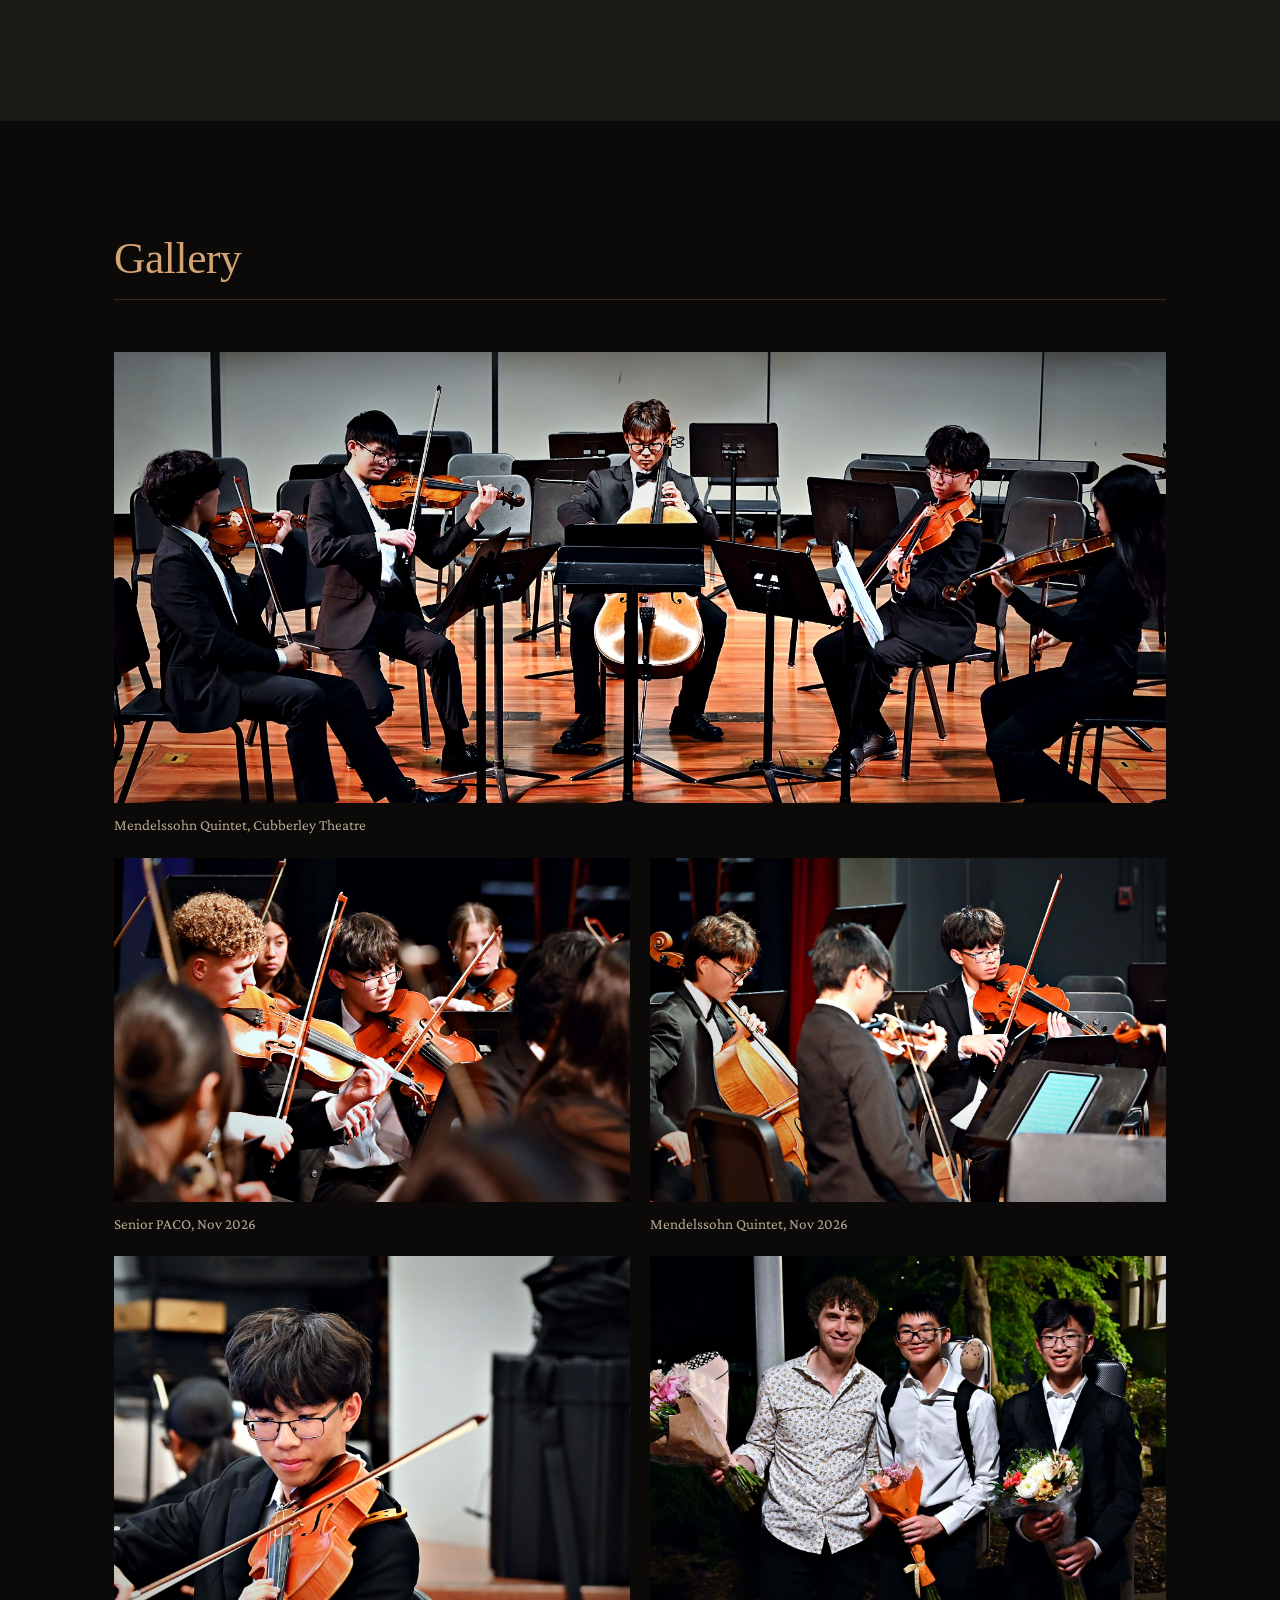
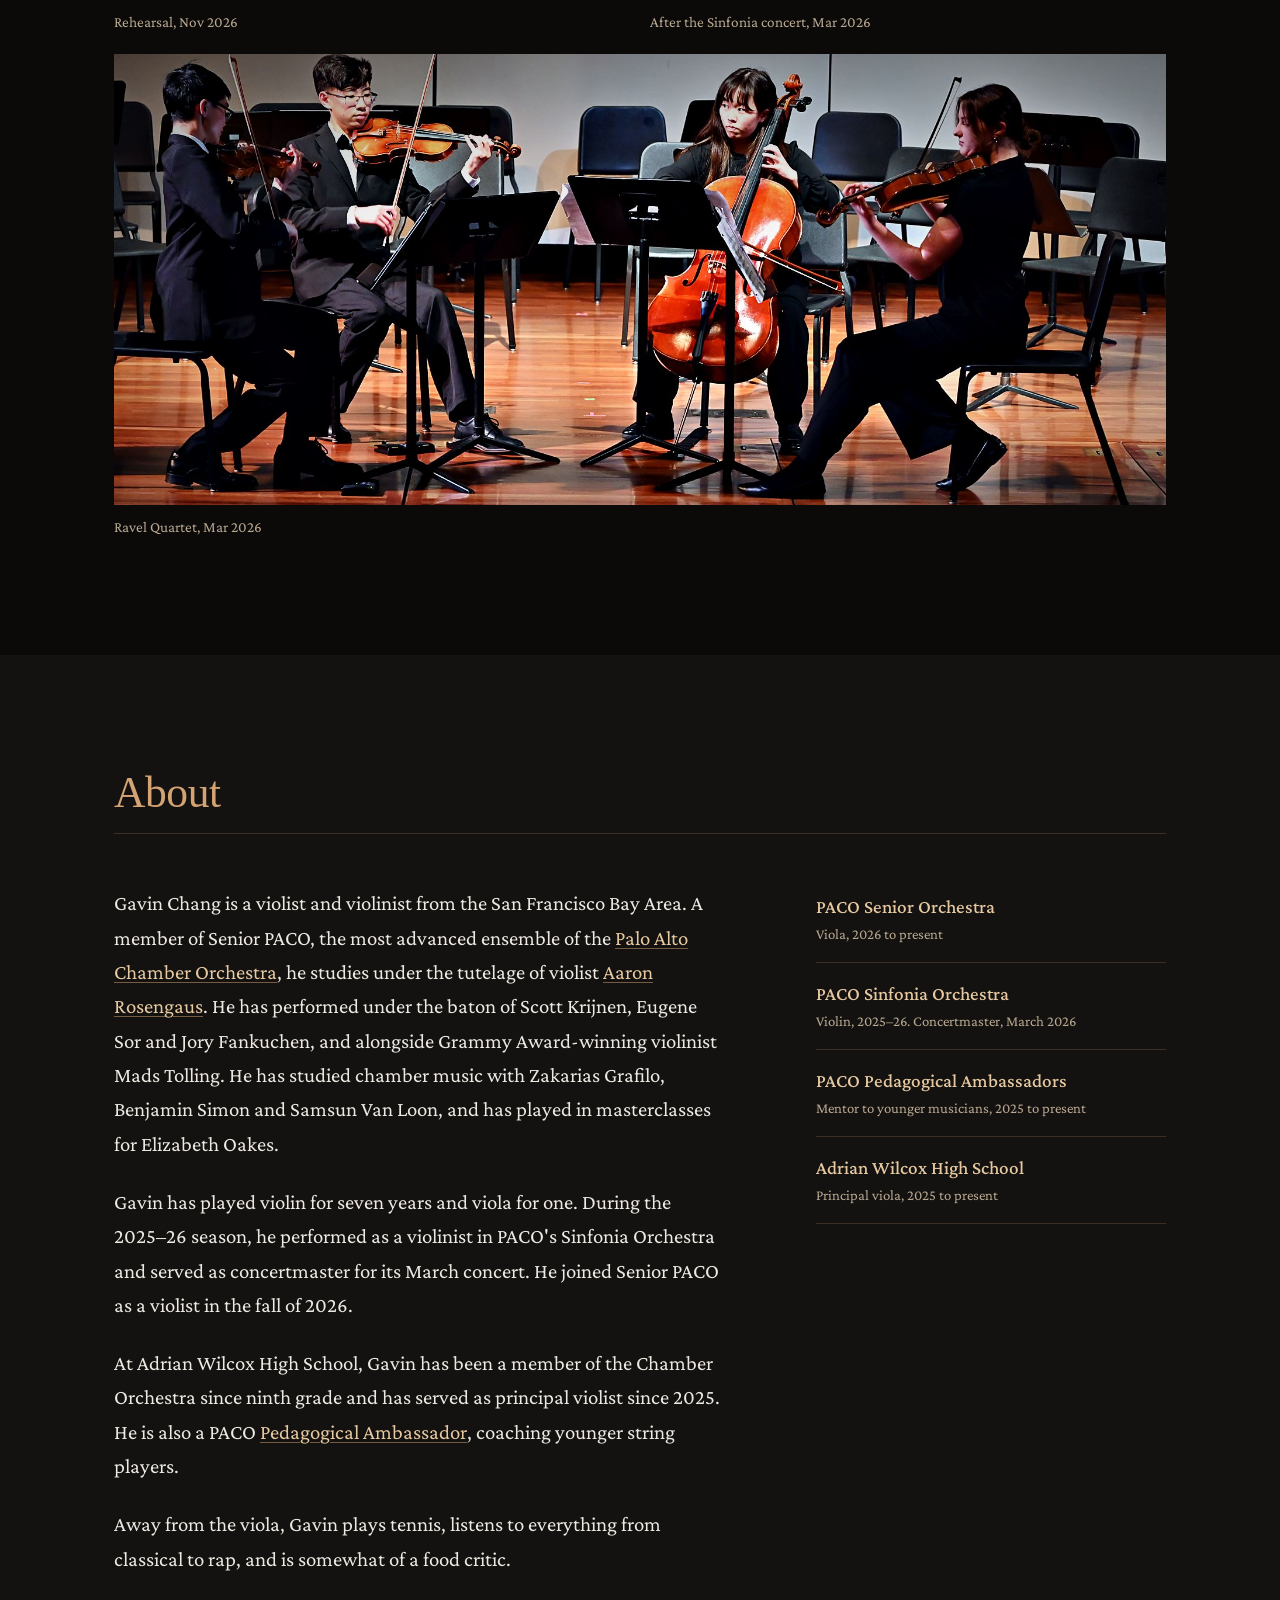
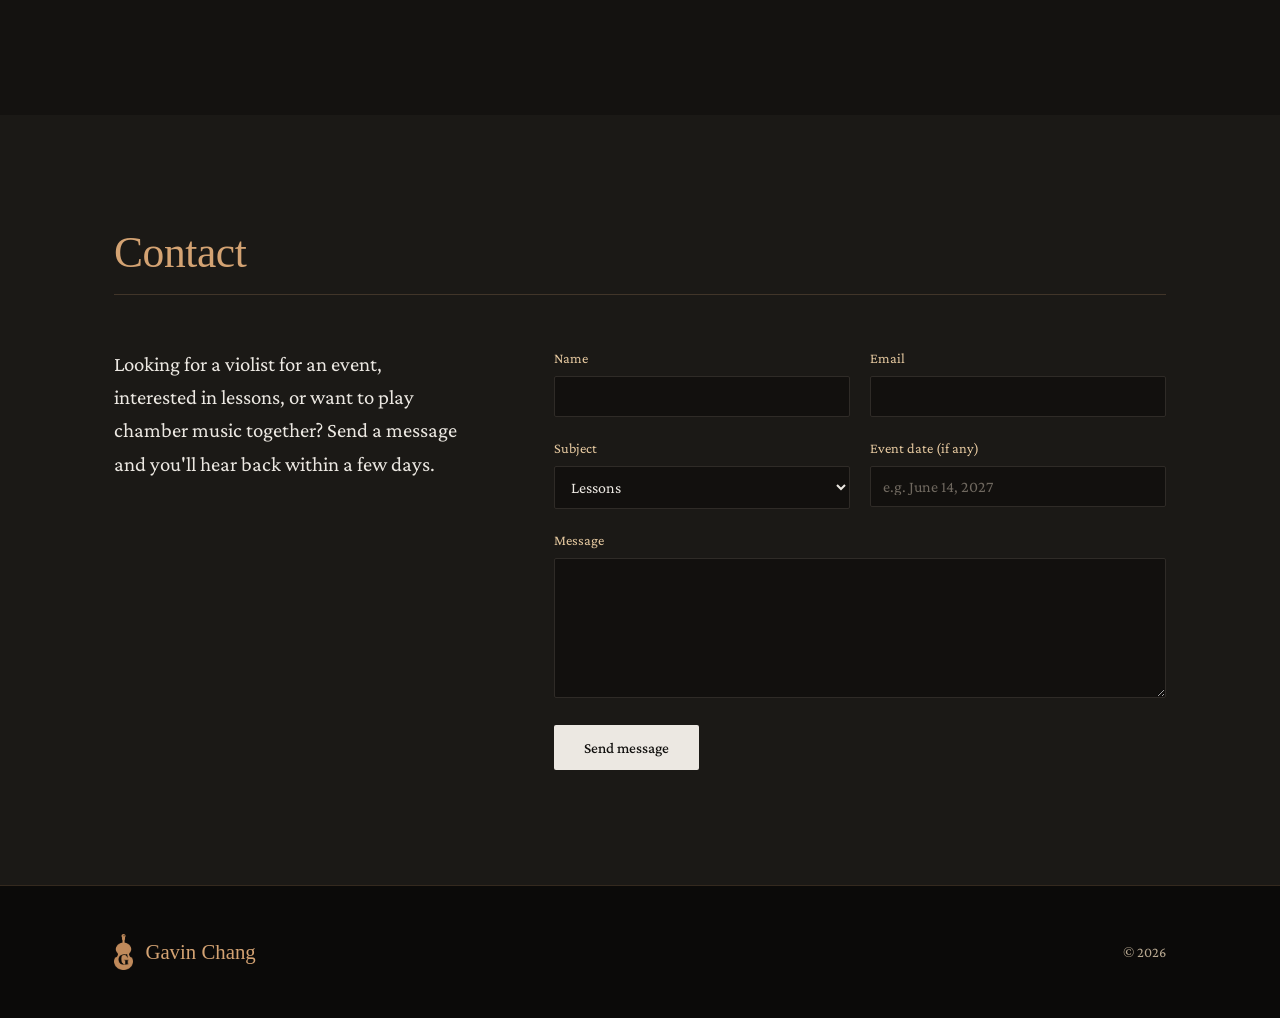
==== commit b232452b: "Friendlier contact intro Co-Authored-By: Claude Opus 5.5 <noreply@anthropic.com>" ====
--- a/index.html
+++ b/index.html
@@ -339,8 +339,9 @@
           </div>
           <div class="contact">
             <p class="note">
-              For lessons, performances, private events or chamber music,
-              send a message here. We'll get back to you soon.
+              Looking for a violist for an event, interested in lessons, or
+              want to play chamber music together? Send a message and you'll
+              hear back within a few days.
             </p>
             <form data-contact>
               <div class="row">
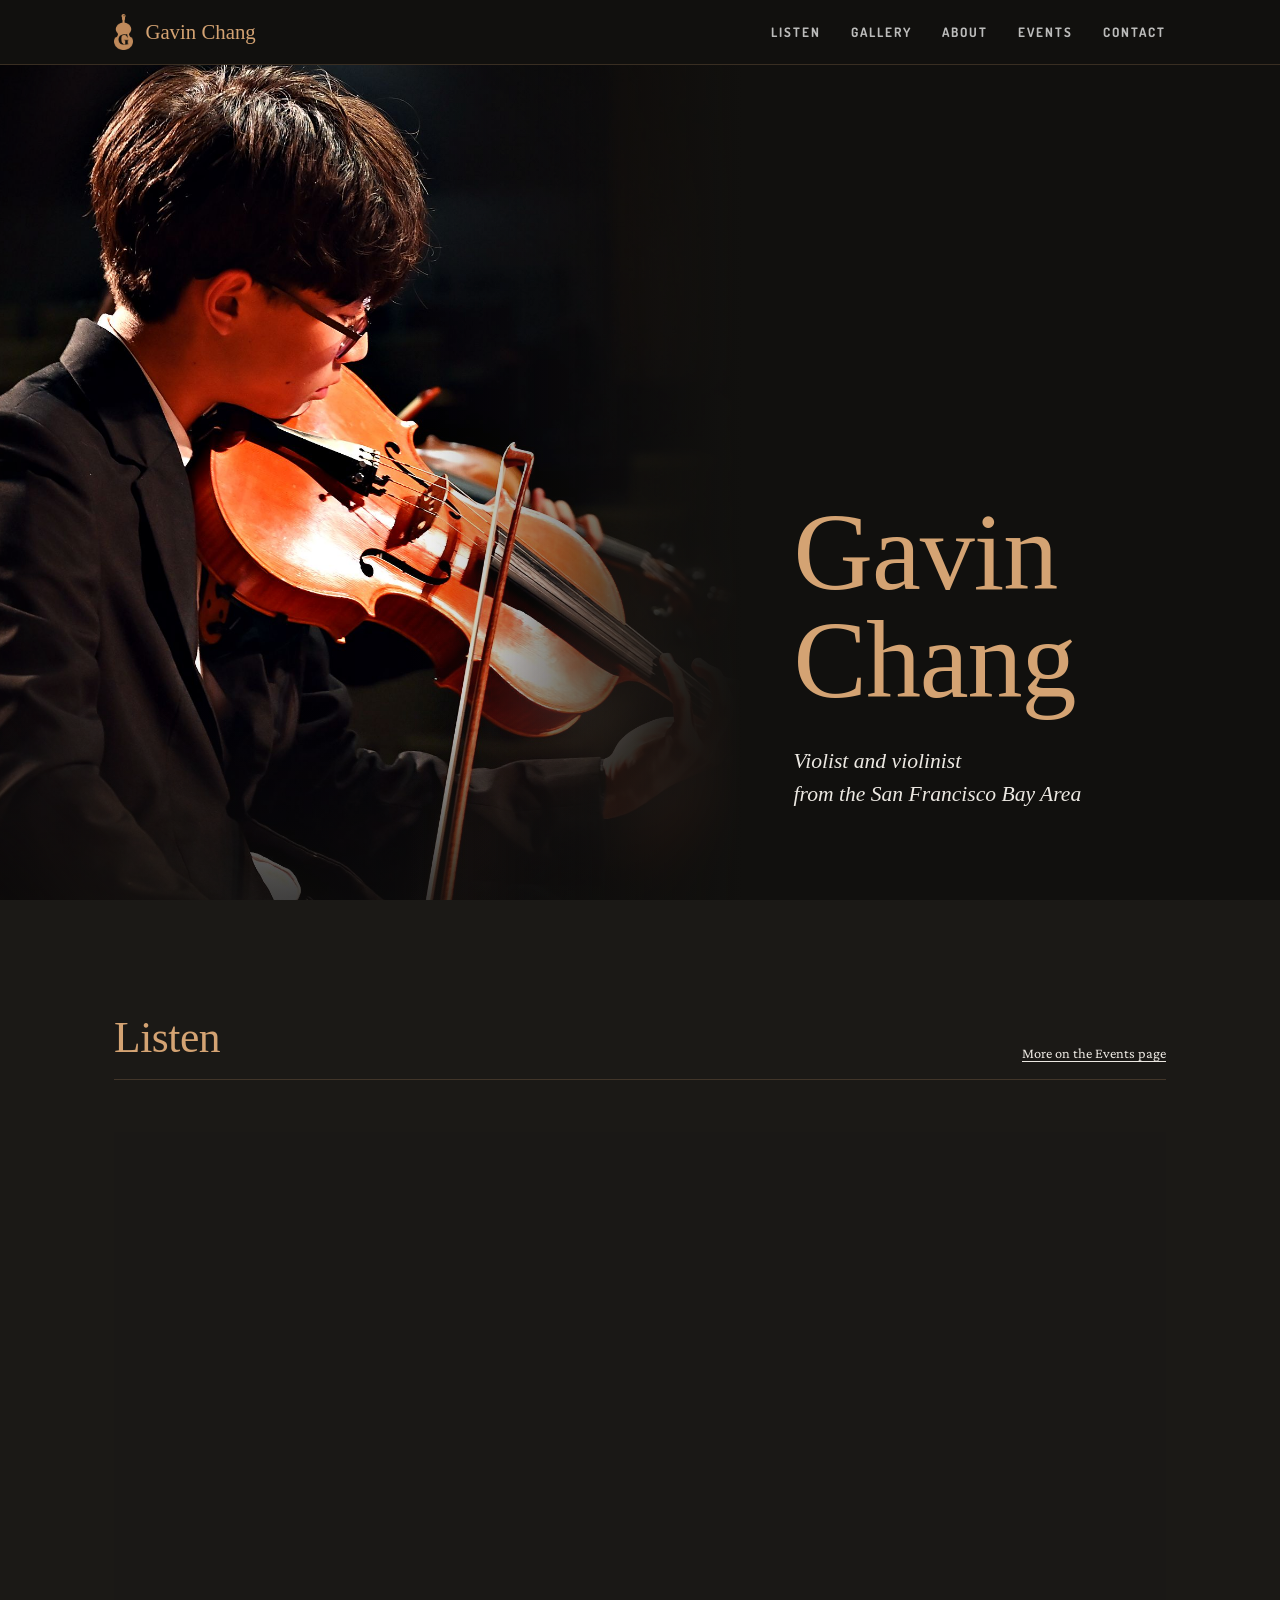
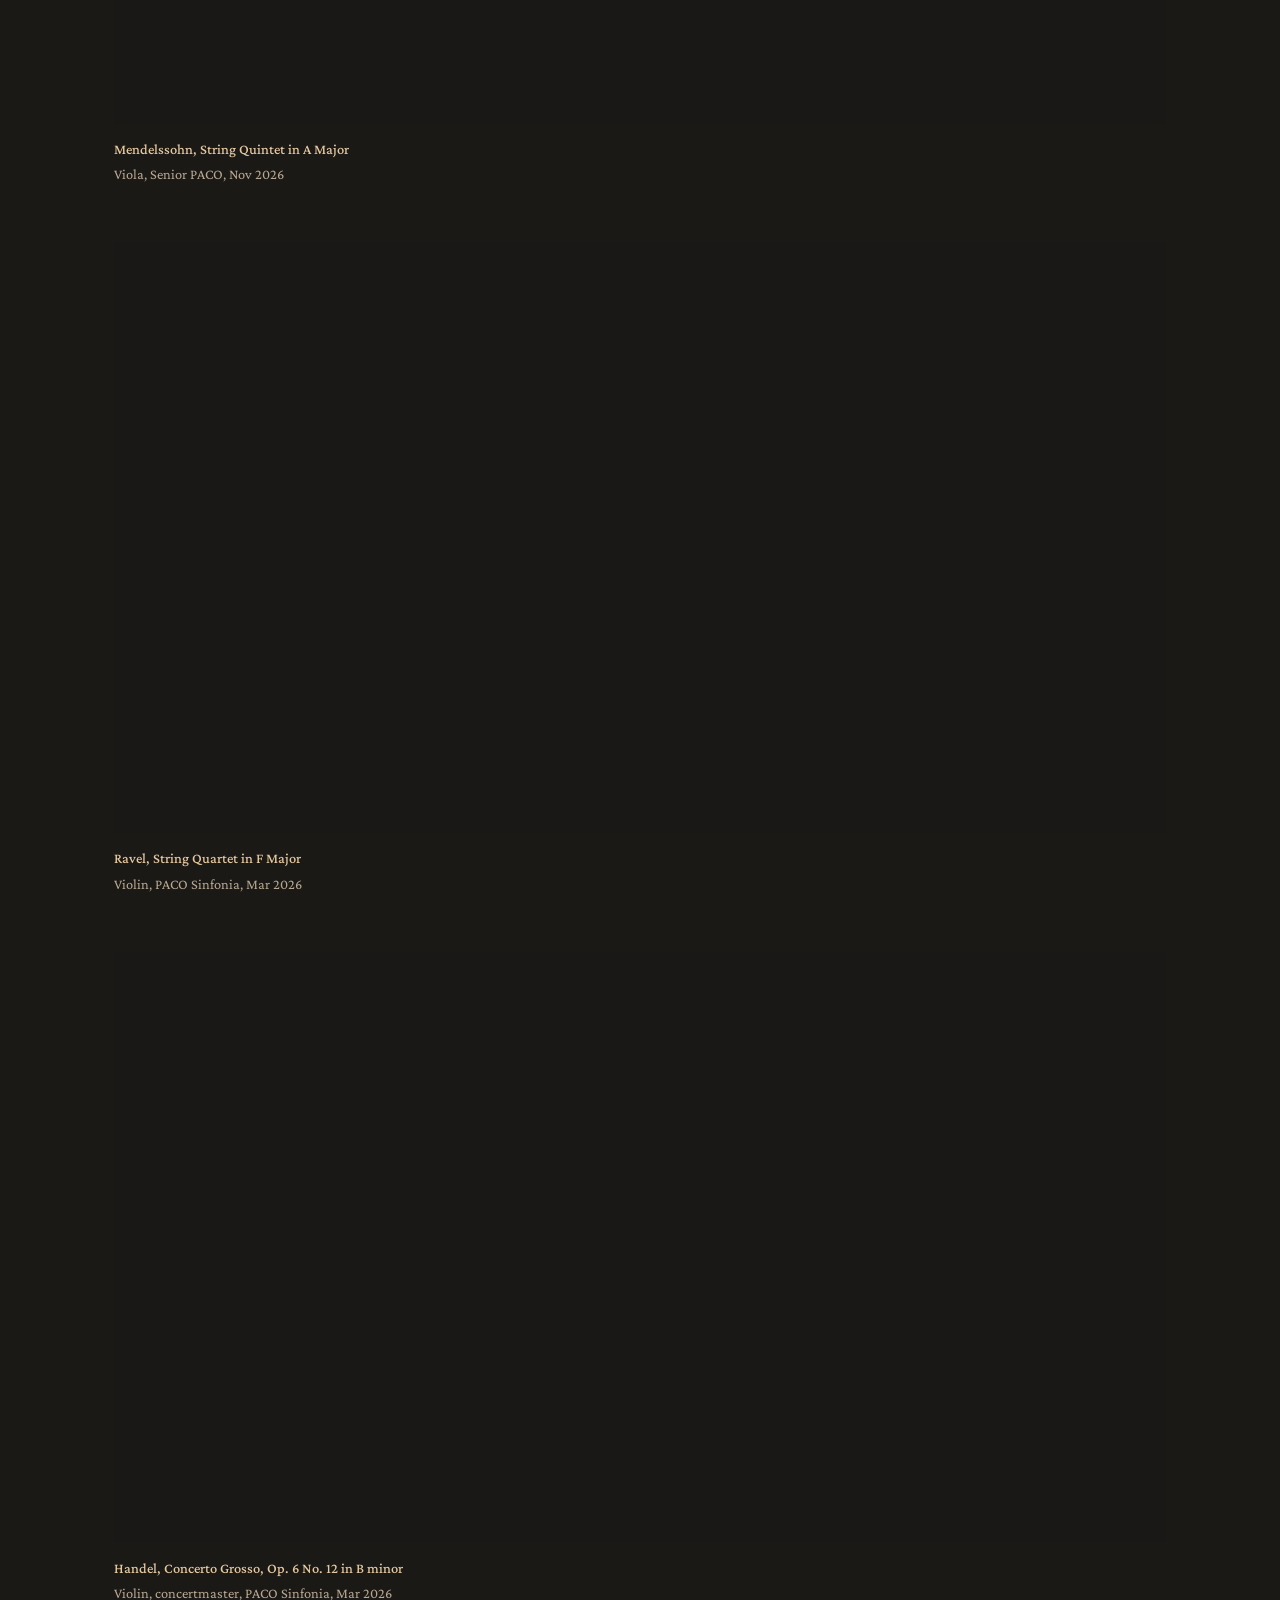
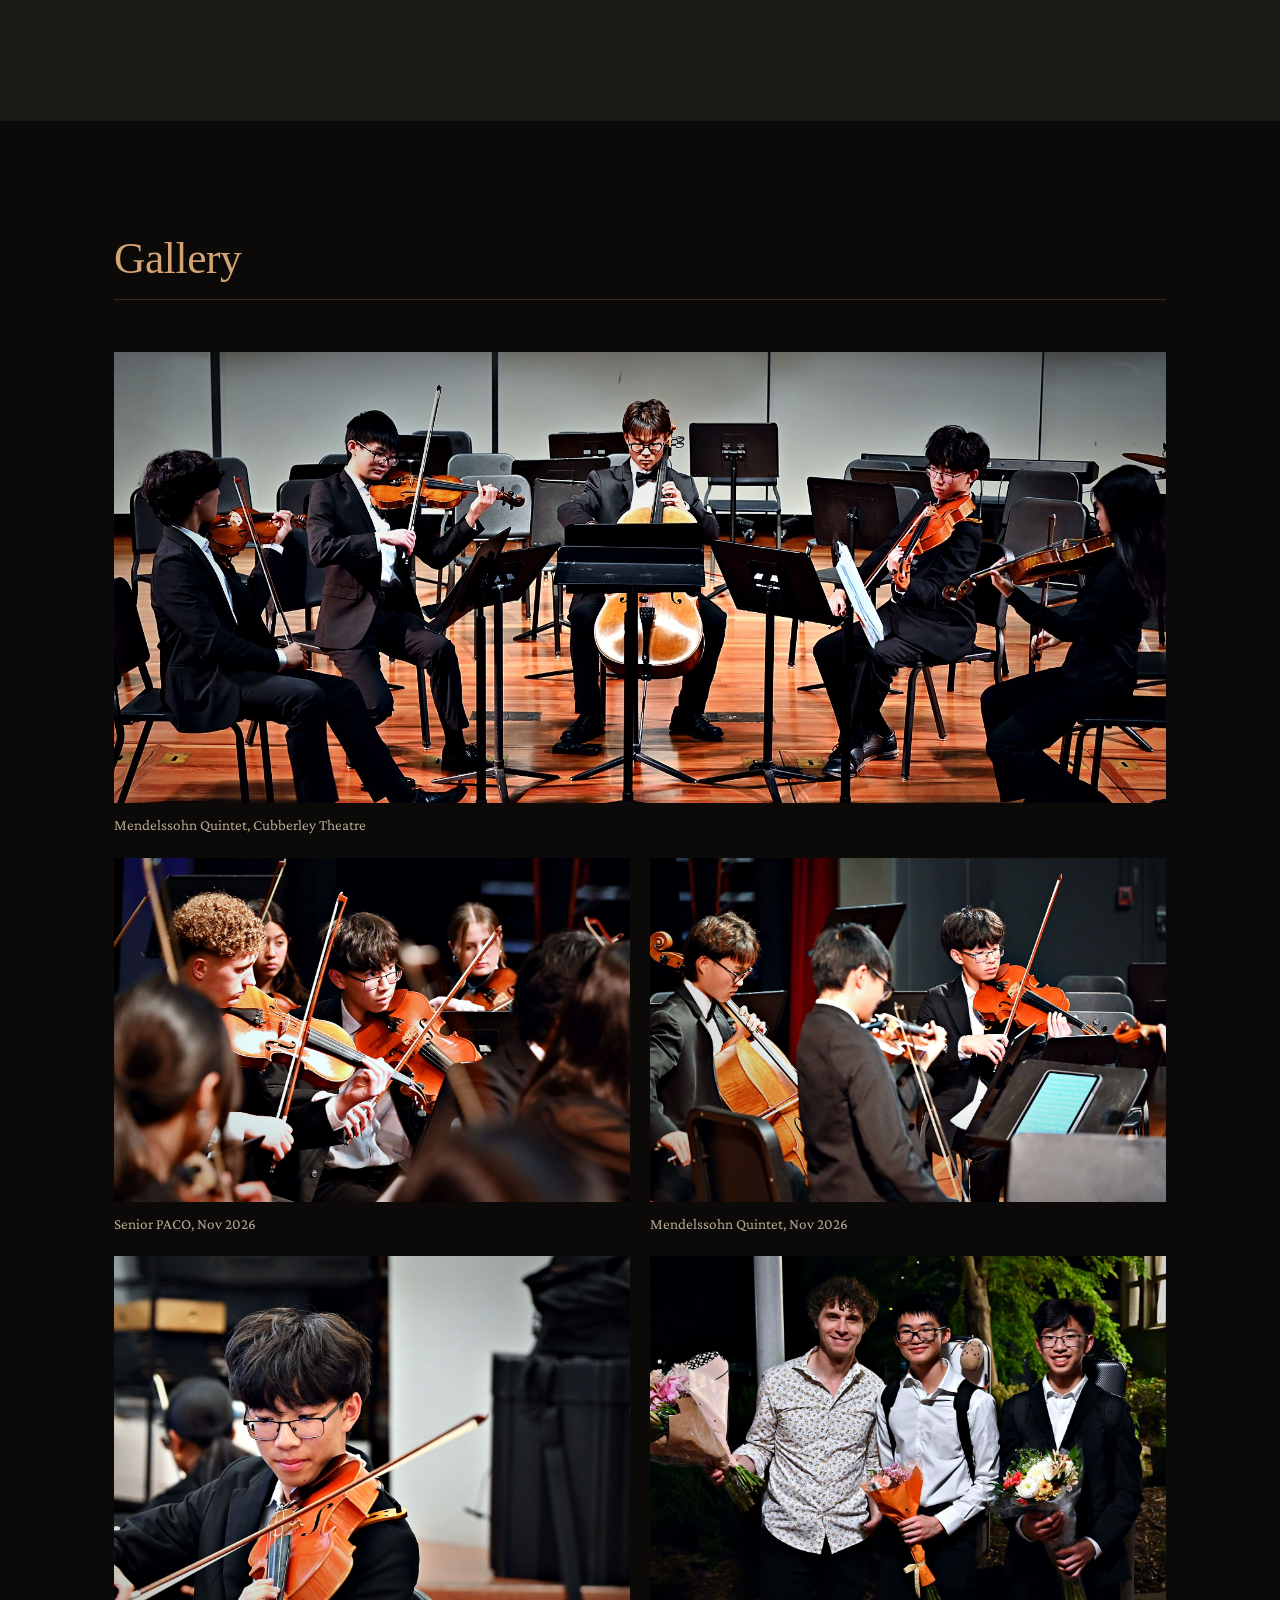
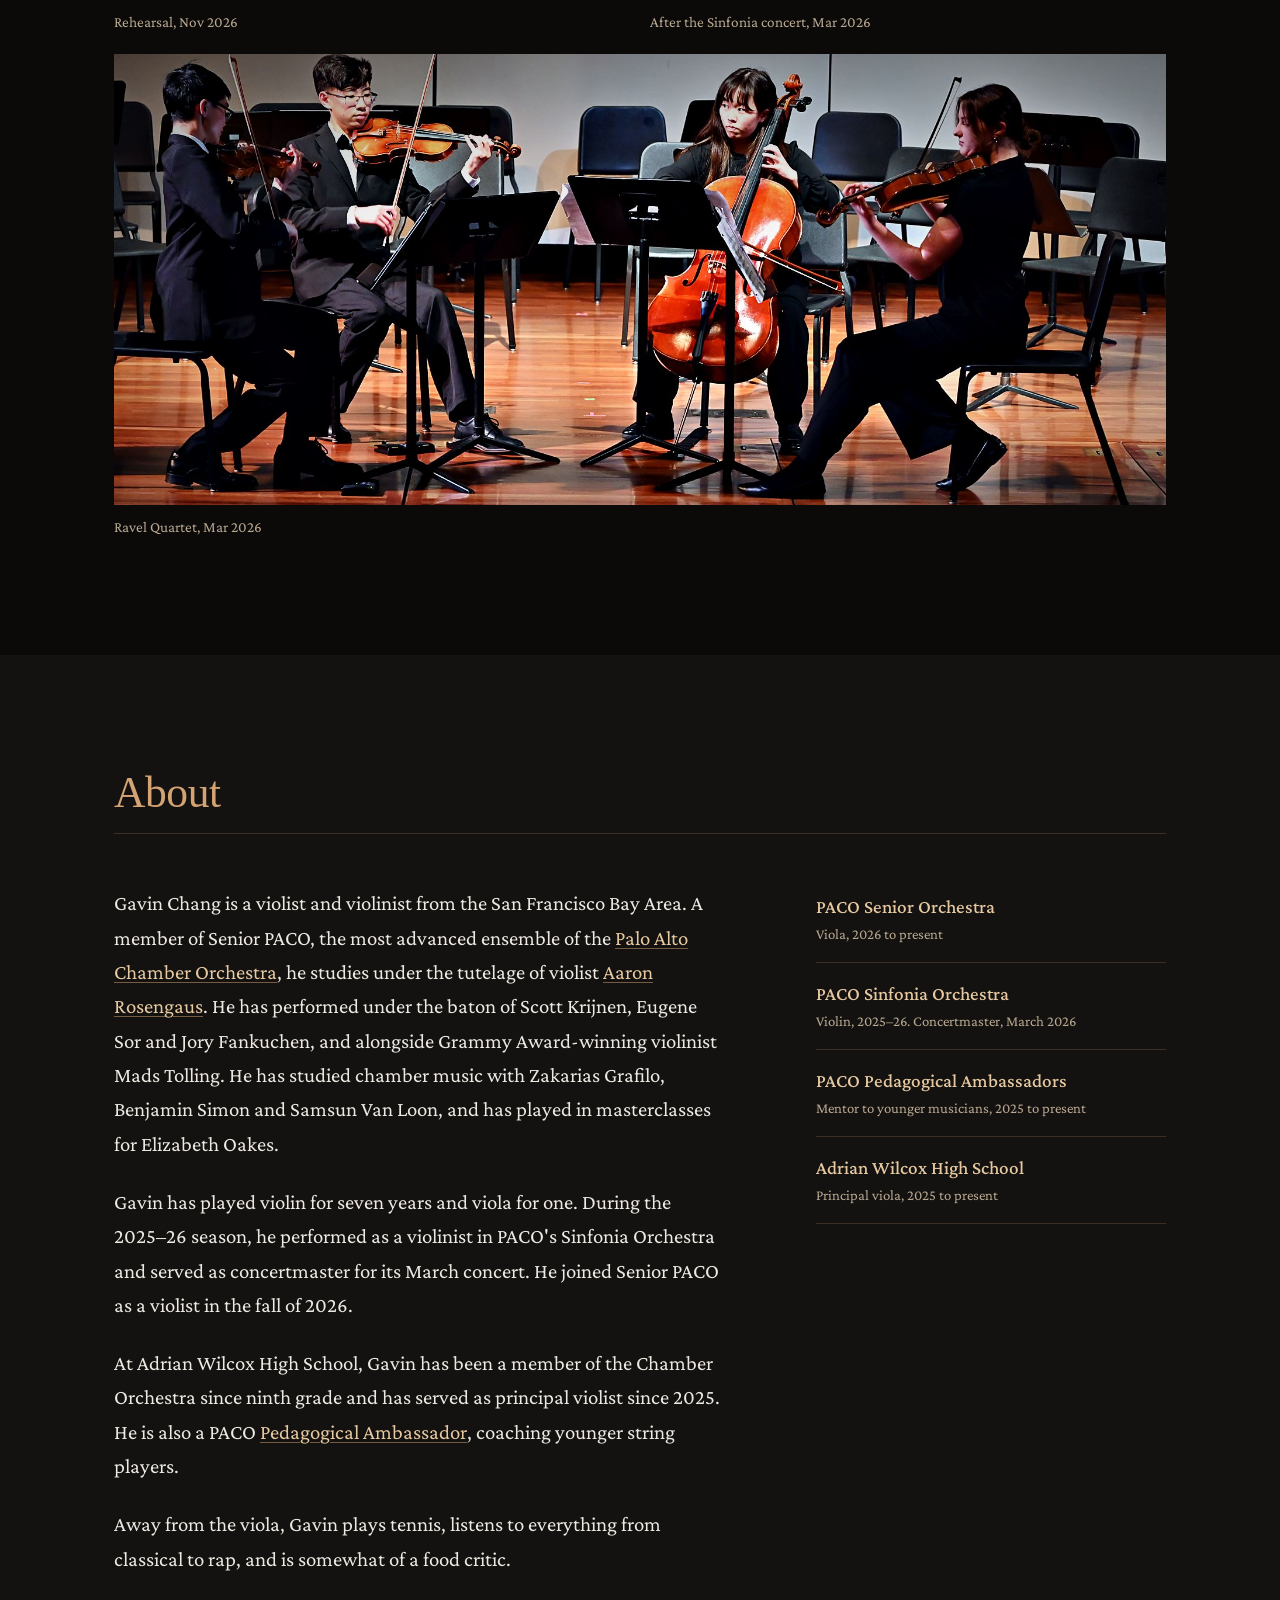
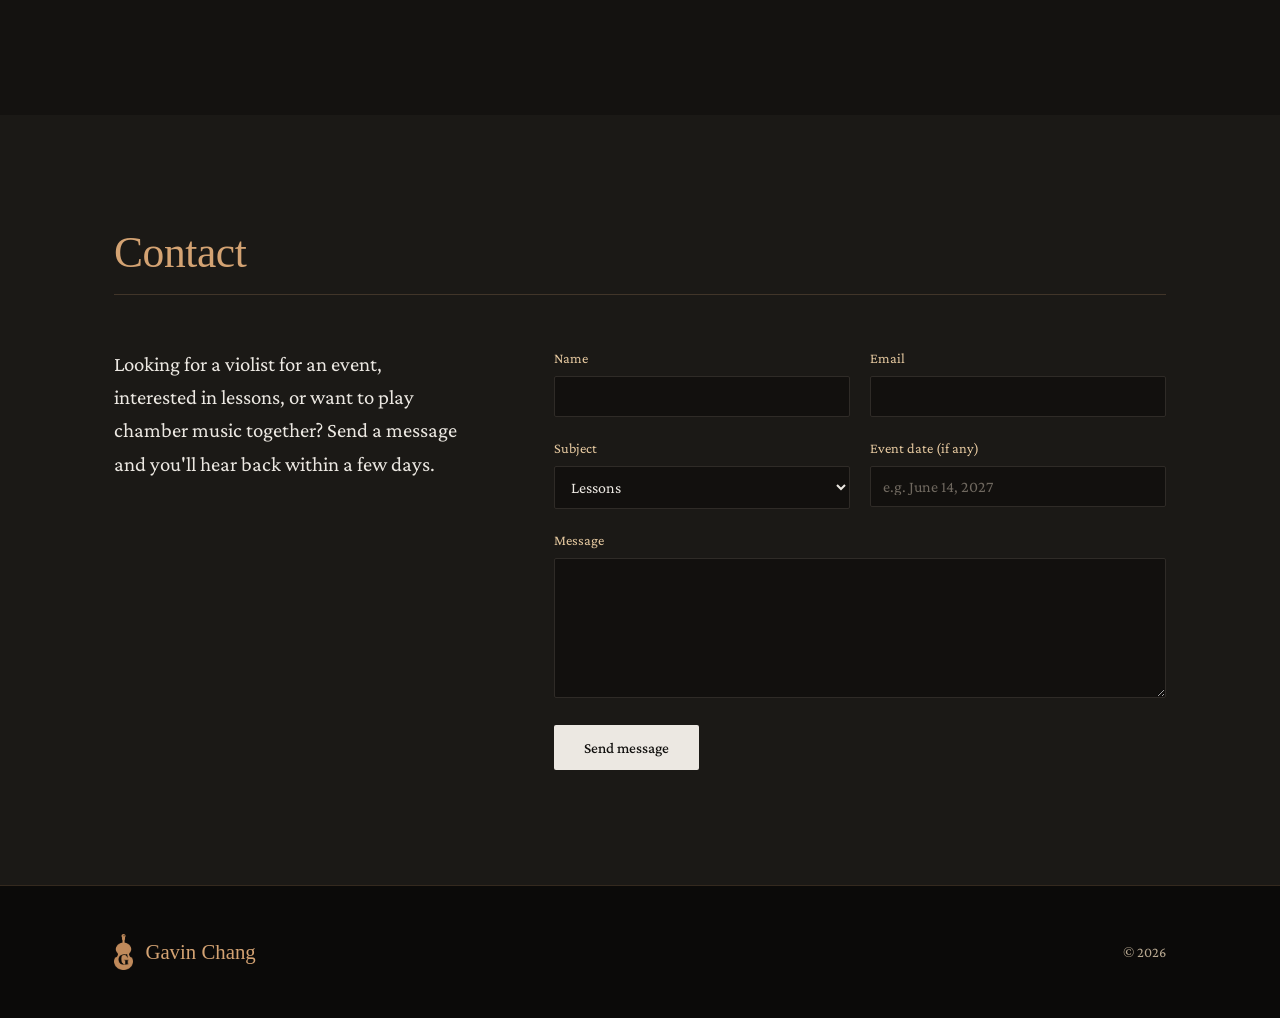
==== commit 1a480ae5: "Senior PACO Mendelssohn in Listen; masterclass event; Senior concert video links Co-Authored-By: Cla" ====
--- a/index.html
+++ b/index.html
@@ -101,8 +101,8 @@
             <div class="clip">
               <div class="video">
                 <iframe
-                  src="https://www.youtube-nocookie.com/embed/Ji9QWMvFooE?rel=0"
-                  title="Mendelssohn String Quintet in A Major, PACO Chamber Academy"
+                  src="https://www.youtube-nocookie.com/embed/sXE35HnWF1Q?rel=0"
+                  title="Mendelssohn String Quintet in A Major, Senior PACO"
                   loading="lazy"
                   referrerpolicy="strict-origin-when-cross-origin"
                   allow="
@@ -119,7 +119,7 @@
               </div>
               <p class="caption">
                 <strong>Mendelssohn, String Quintet in A Major</strong>
-                <span>Viola, PACO Chamber Academy, Nov 2026</span>
+                <span>Viola, Senior PACO, Nov 2026</span>
               </p>
             </div>
             <div class="clip">
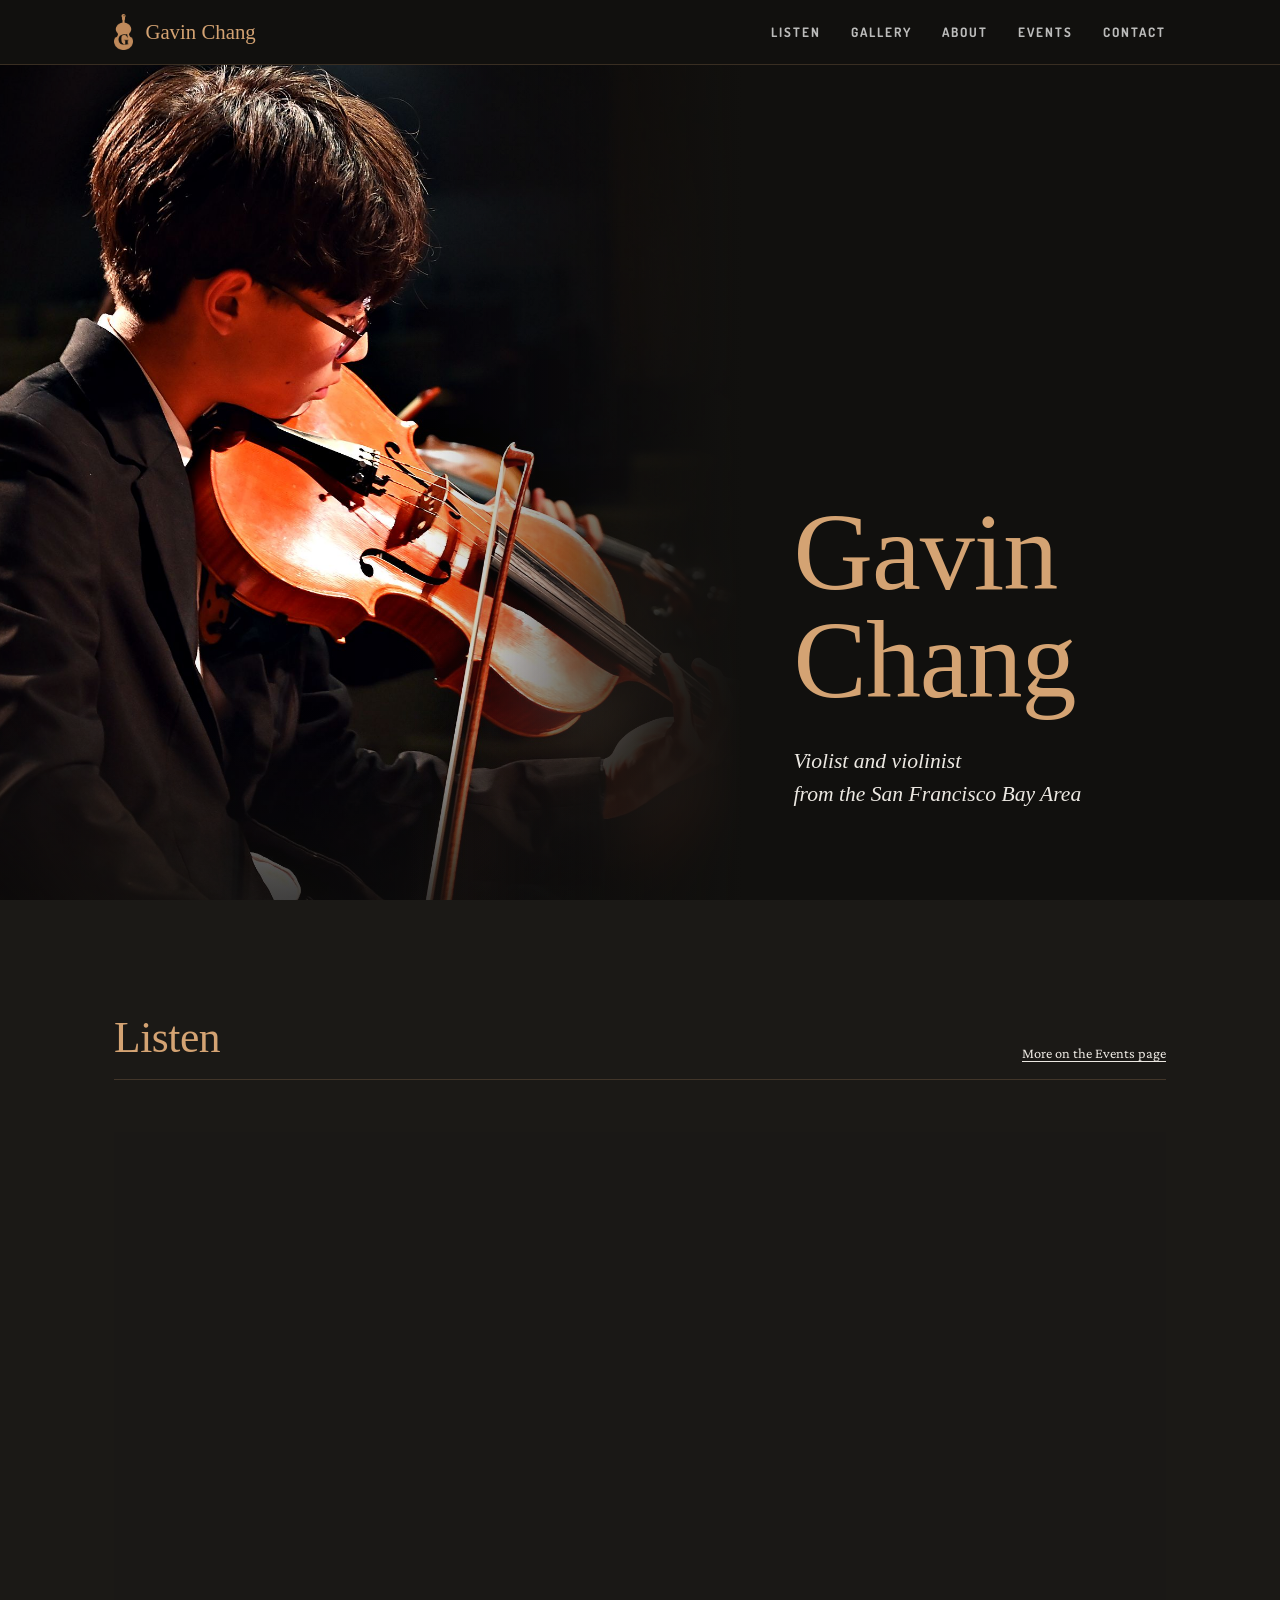
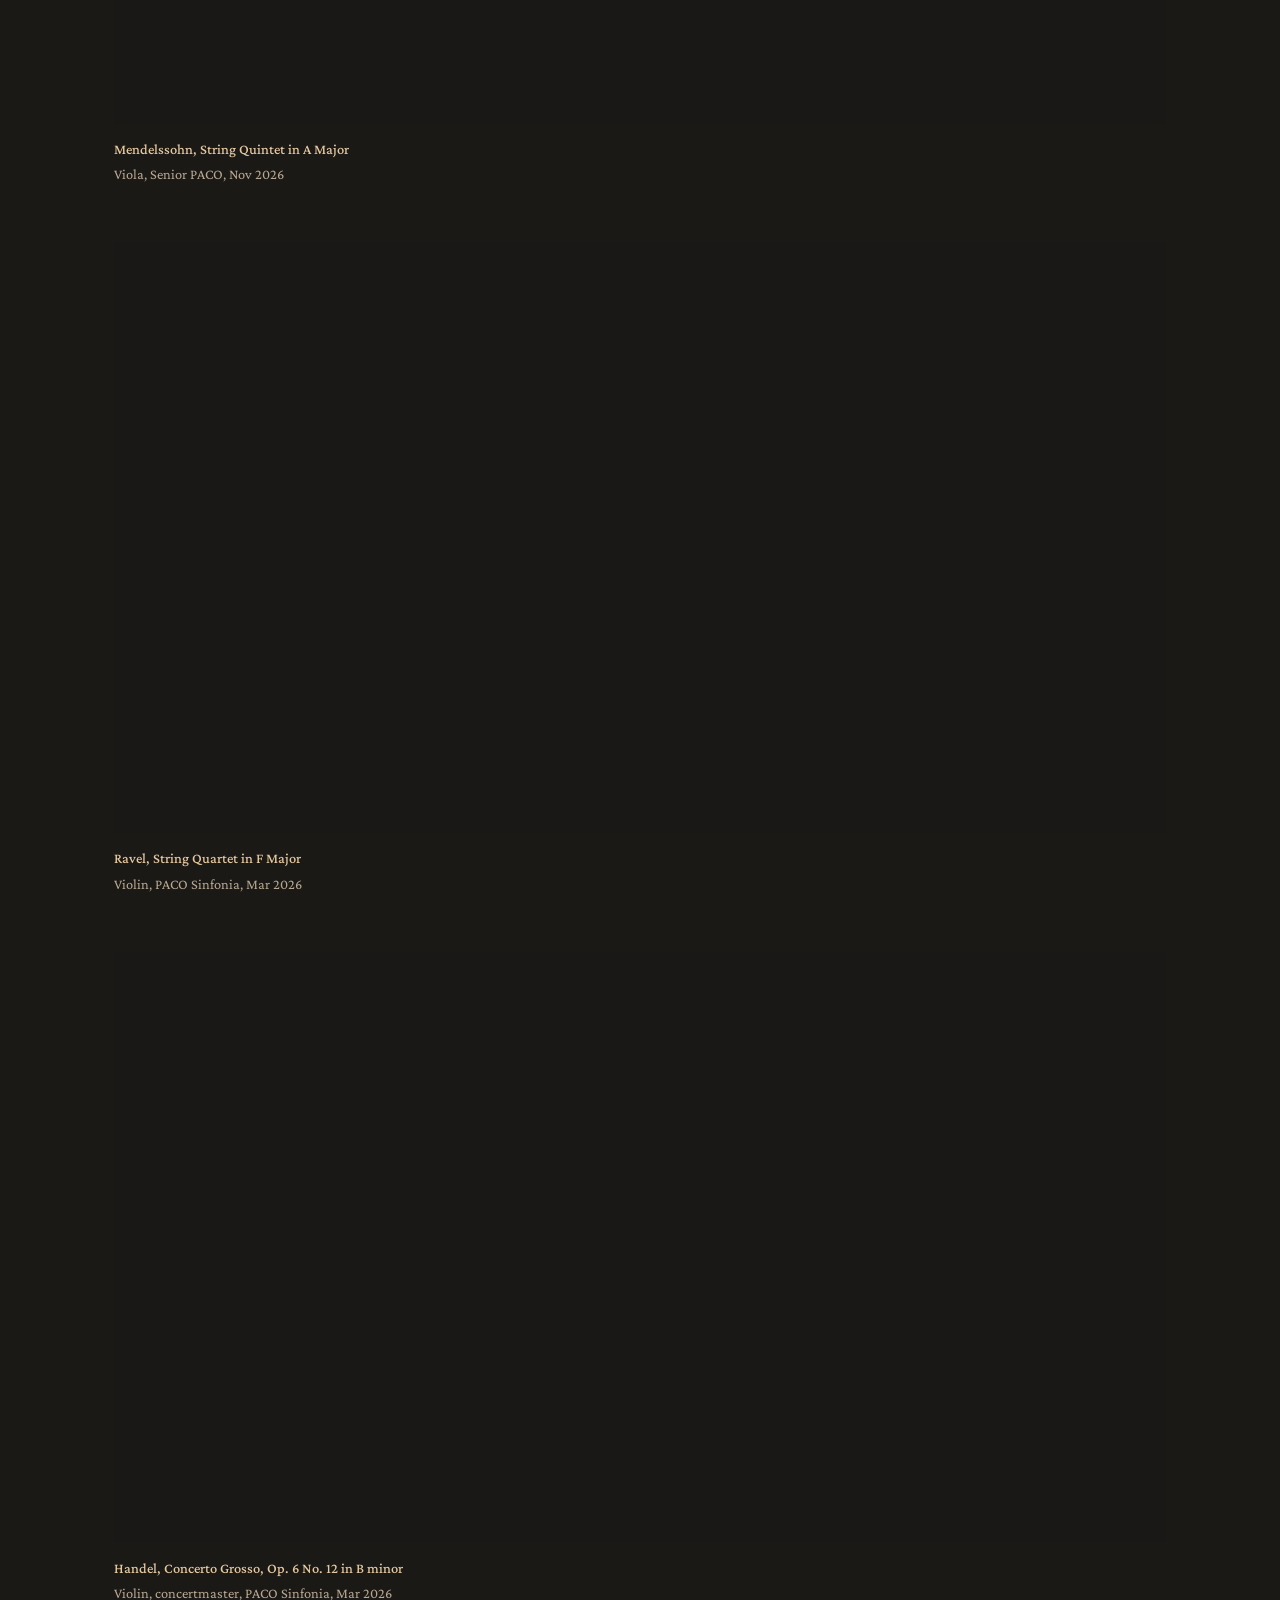
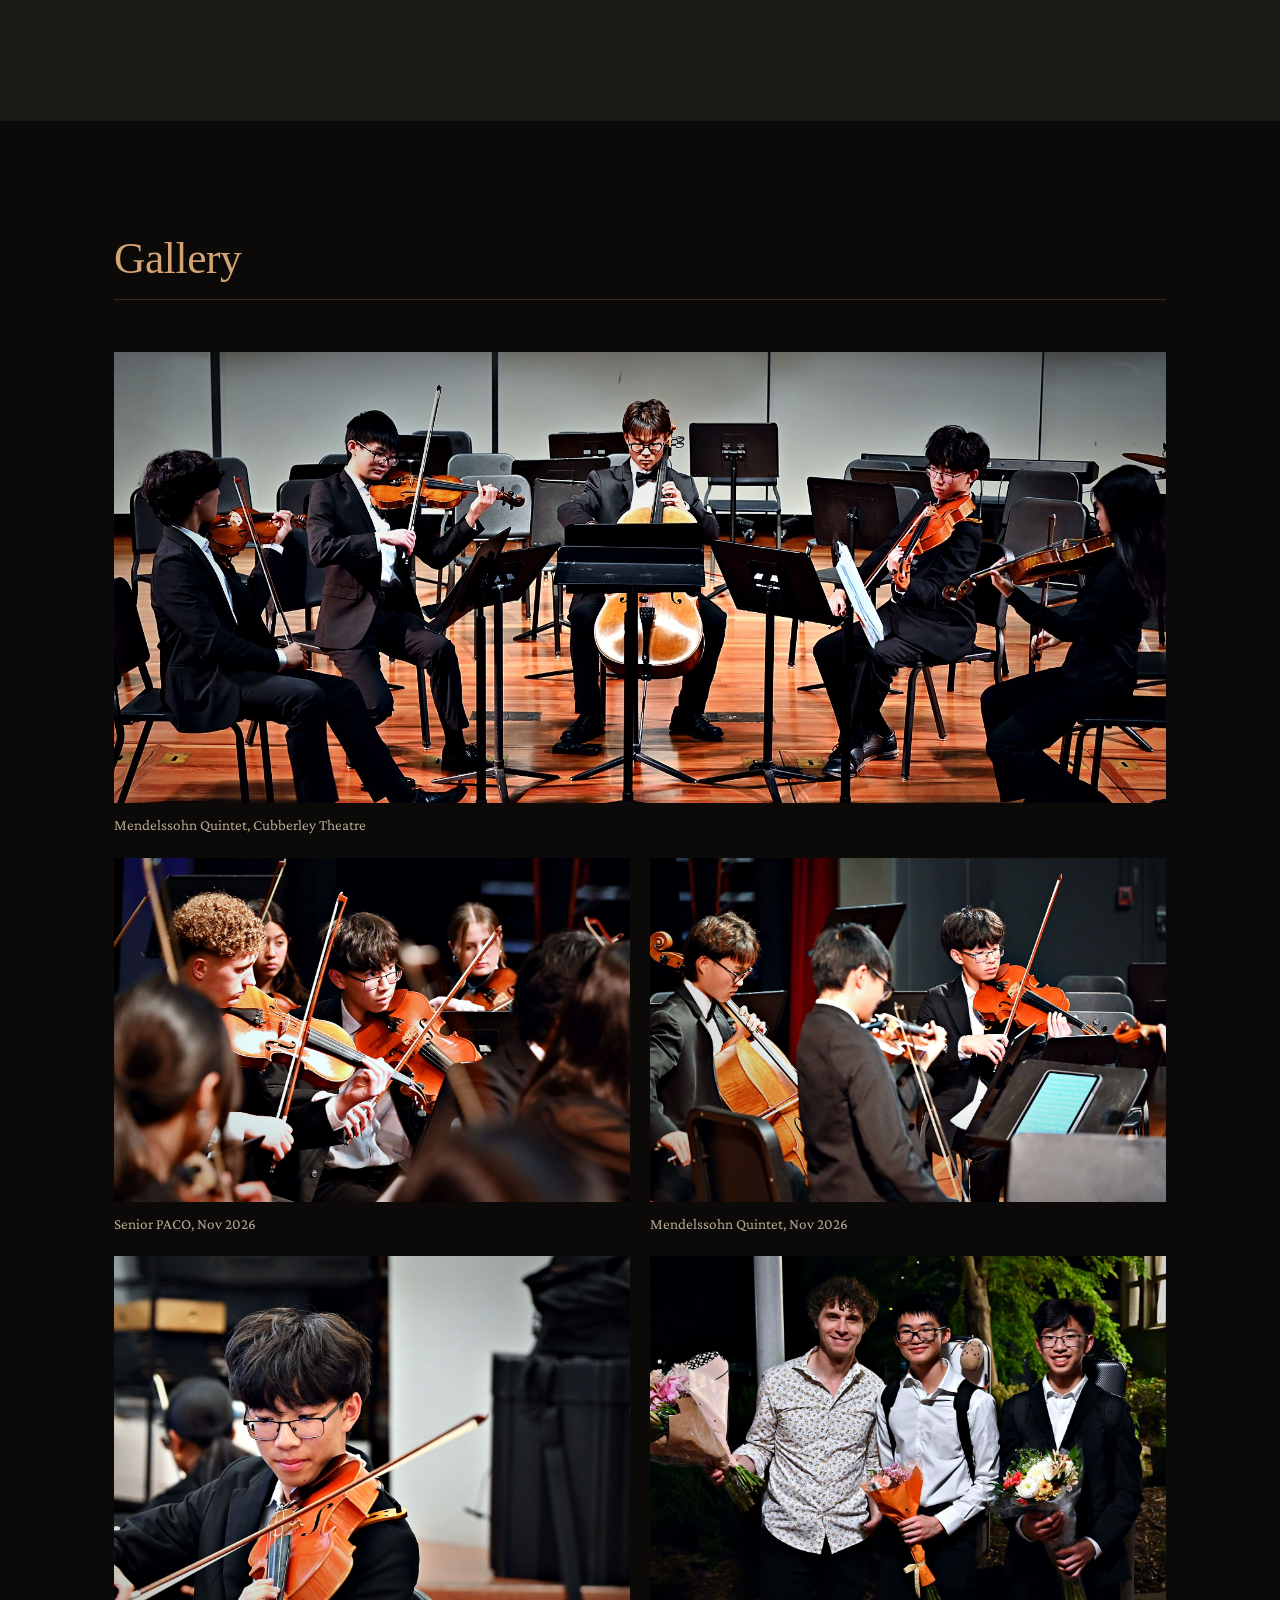
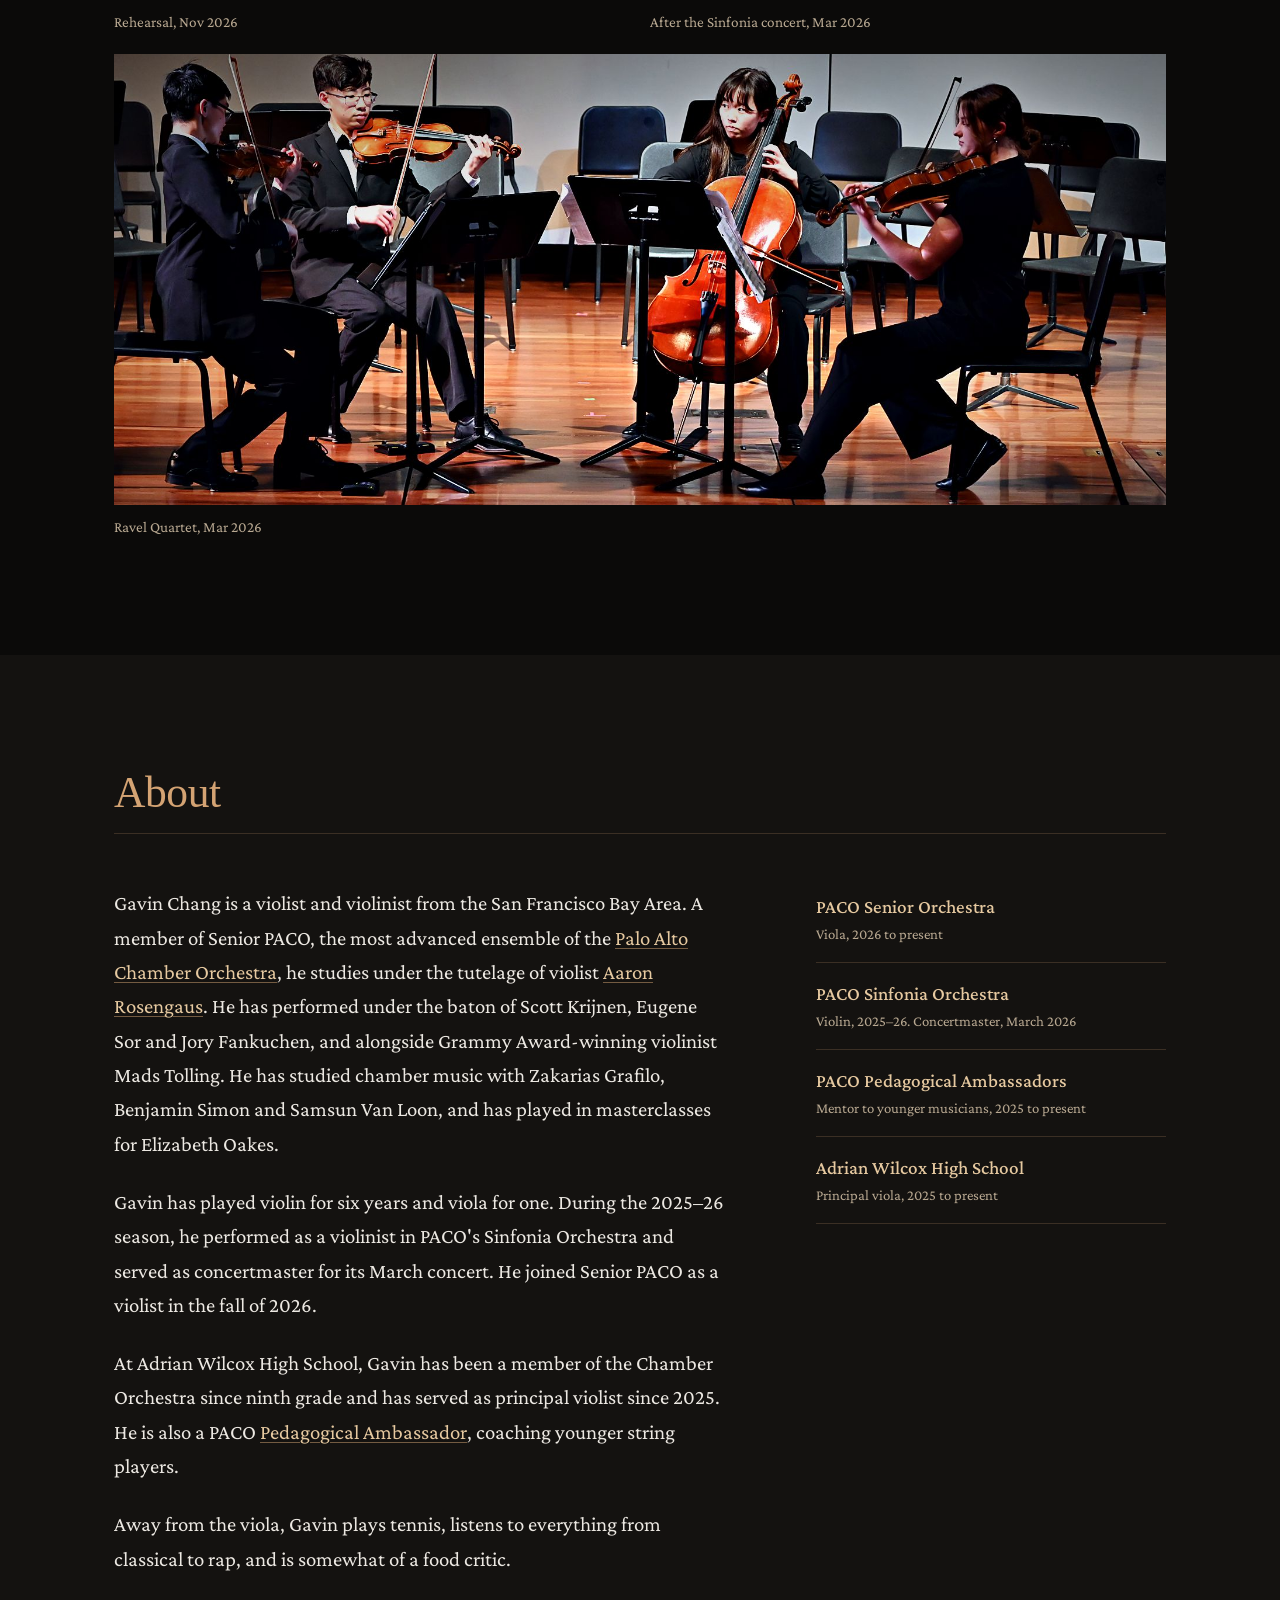
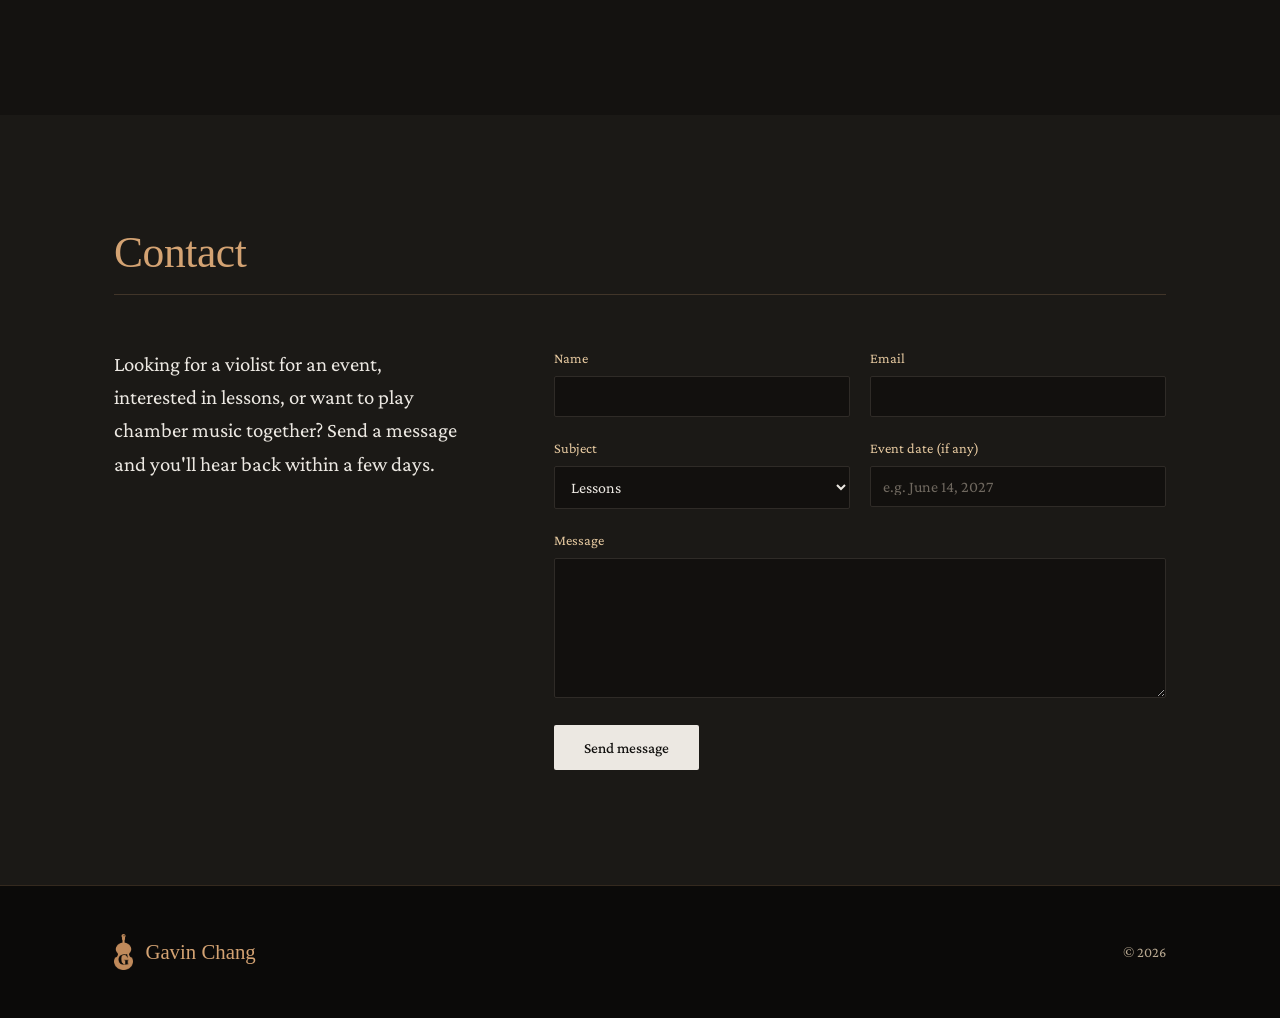
==== commit 1c56492d: "Violin years: started fall 2020 Co-Authored-By: Claude Opus 5.5 <noreply@anthropic.com>" ====
--- a/index.html
+++ b/index.html
@@ -262,7 +262,7 @@
               </p>
               <p>
                 Gavin has played violin for
-                <span data-years-since="2019">seven</span> years and viola for
+                <span data-years-since="2020">six</span> years and viola for
                 <span data-years-since="2025">one</span>. During the 2025–26
                 season, he performed as a violinist in PACO's Sinfonia Orchestra
                 and served as concertmaster for its March concert. He joined
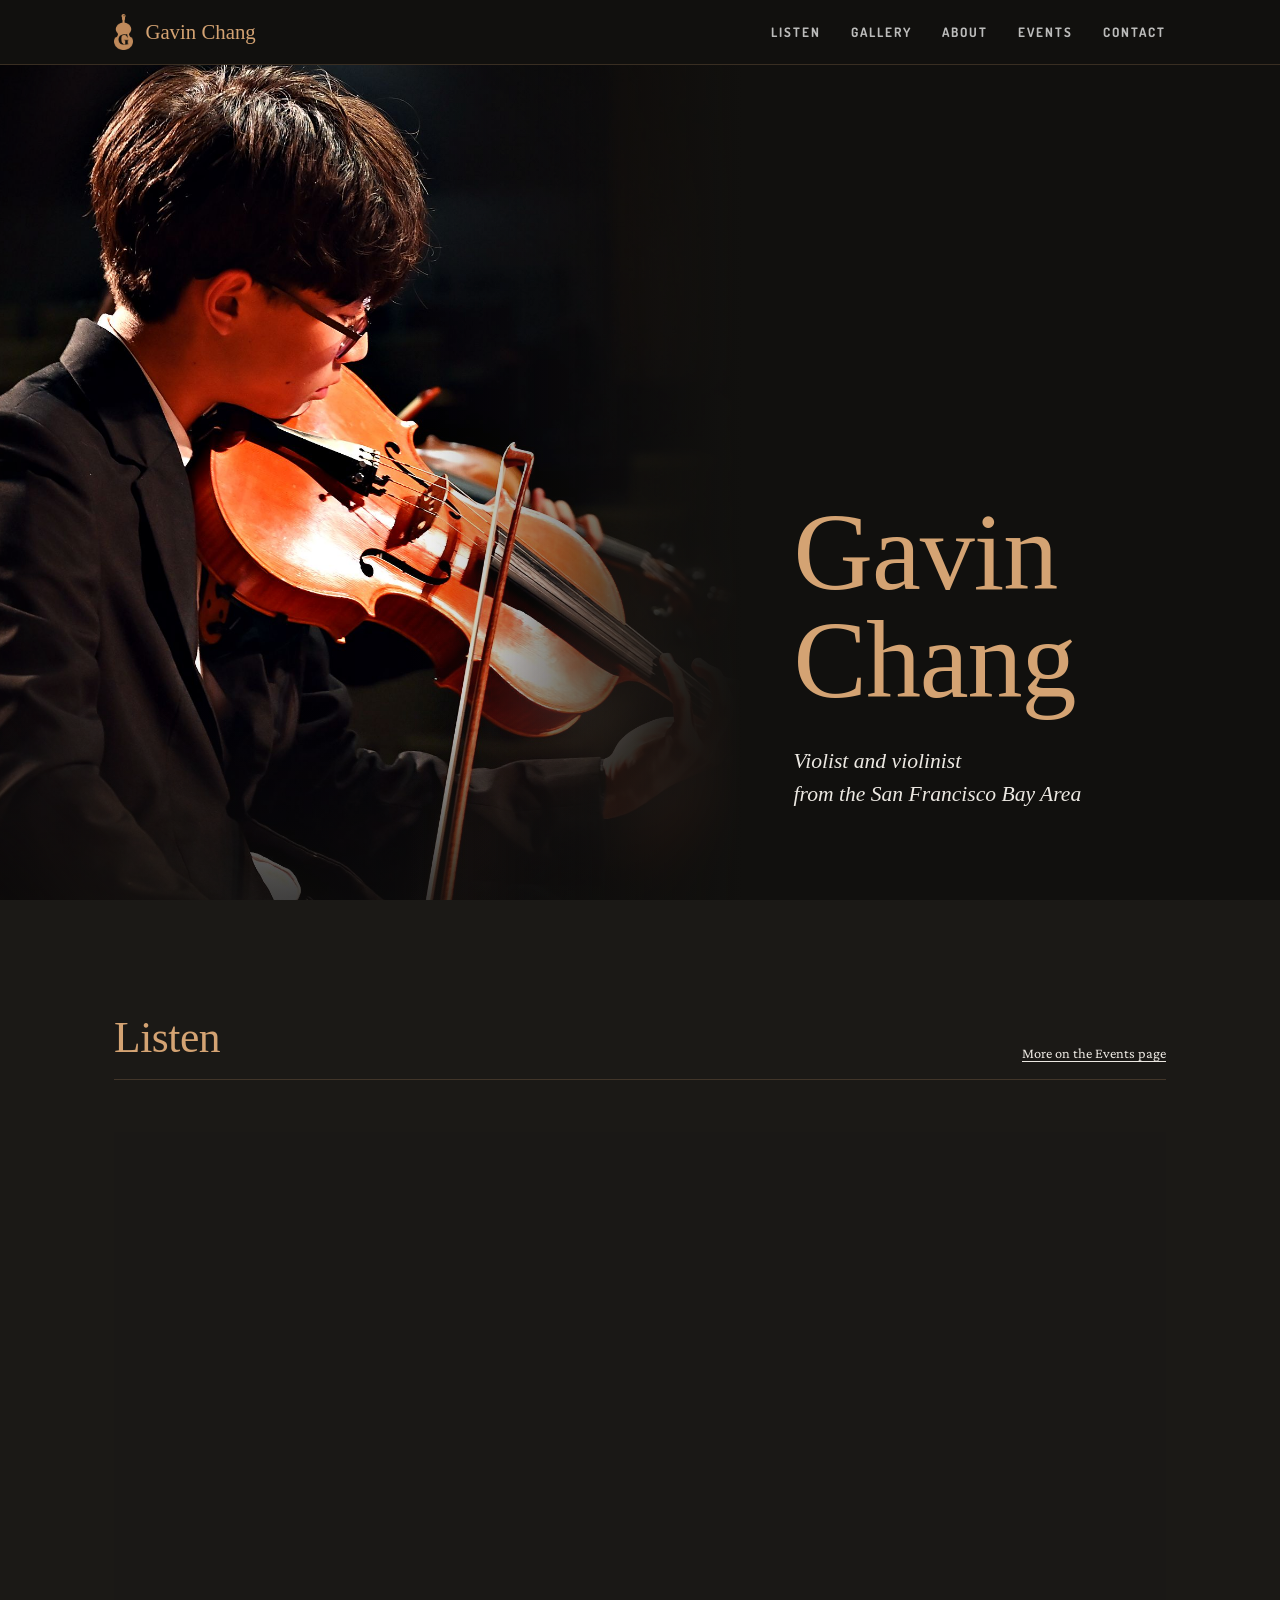
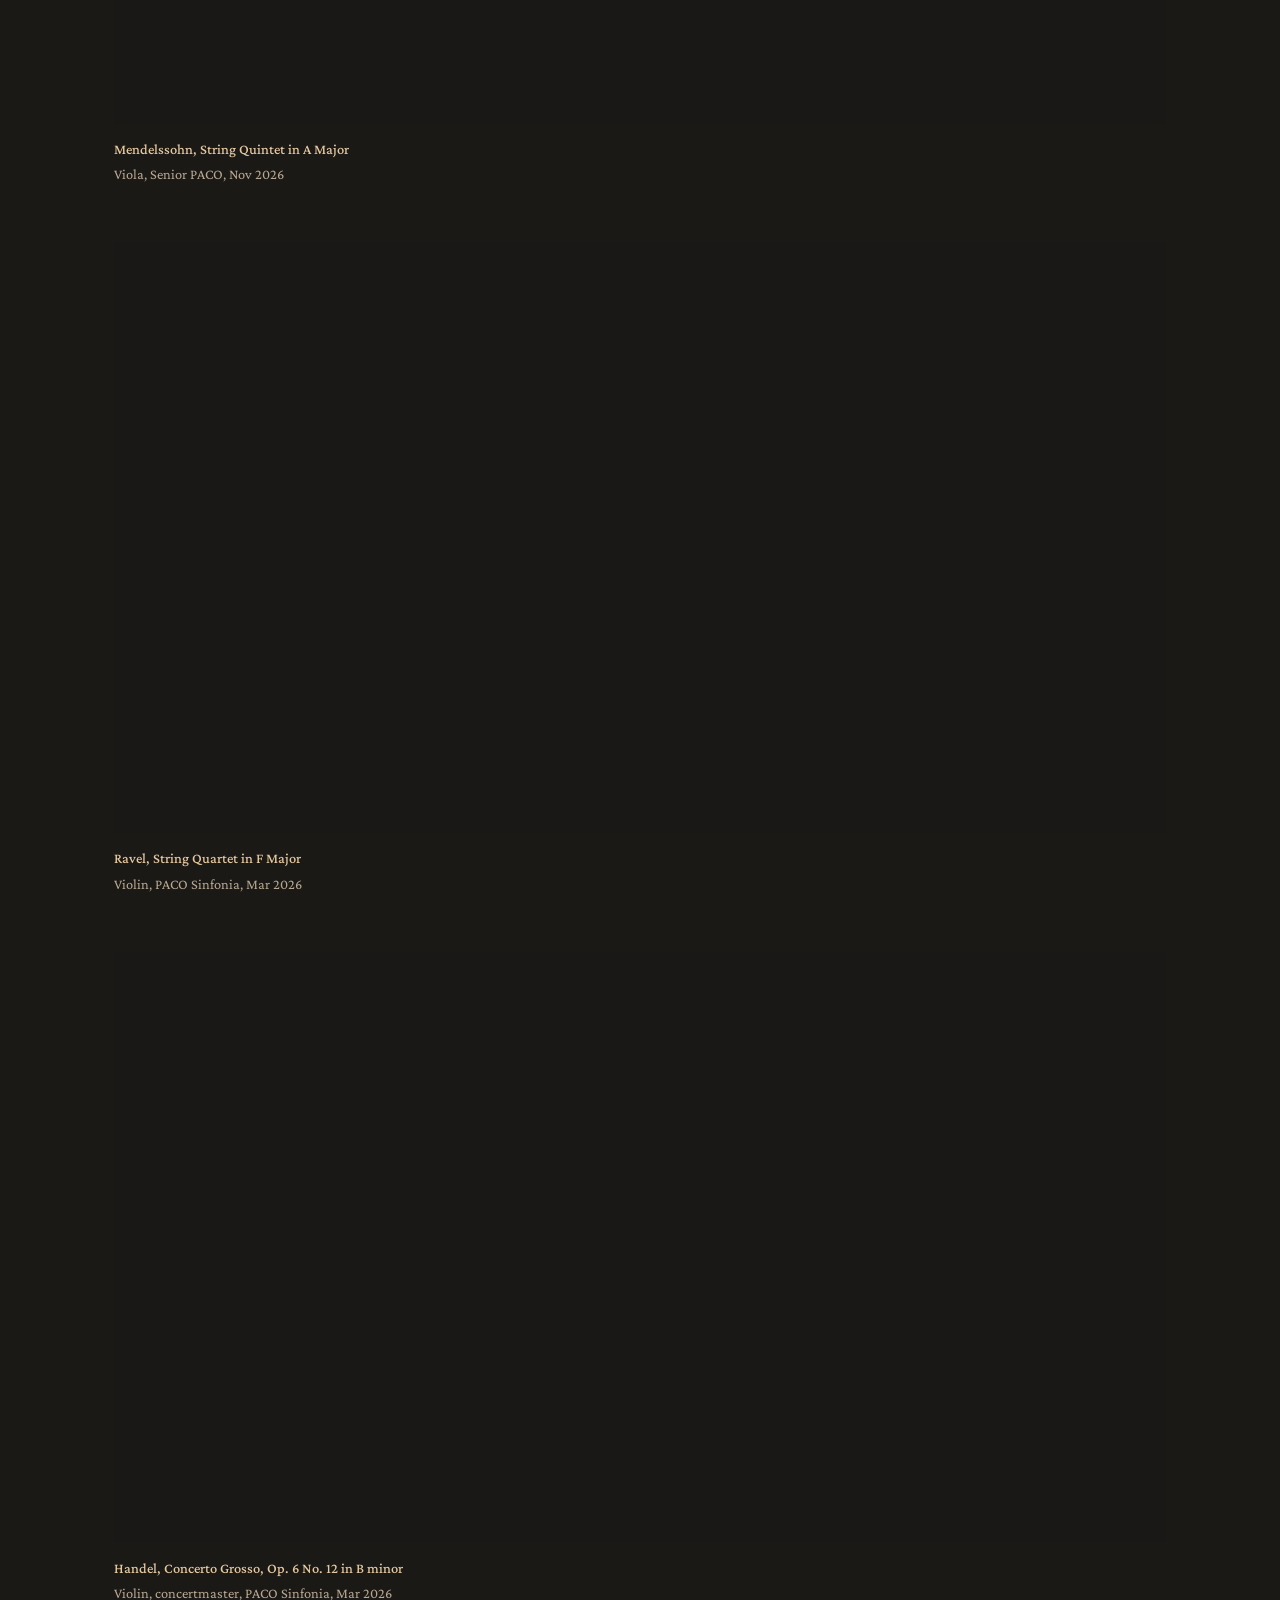
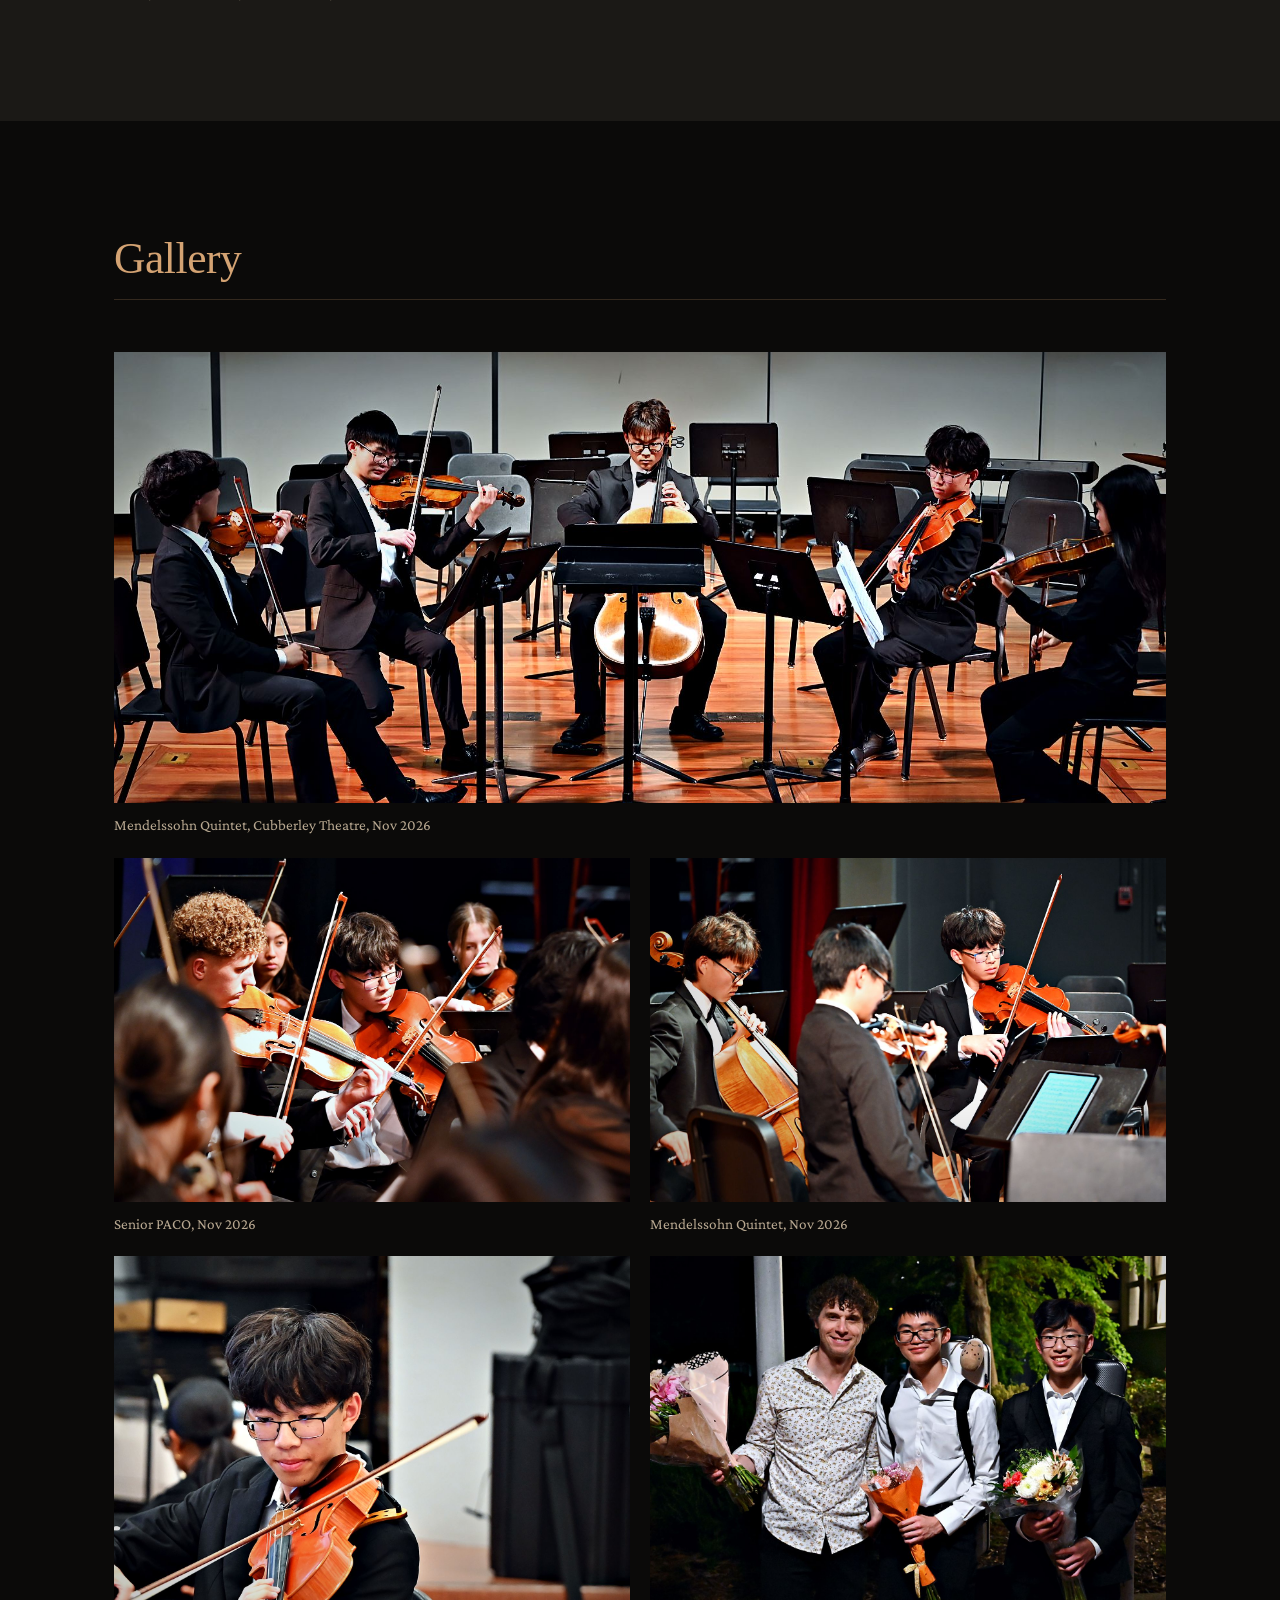
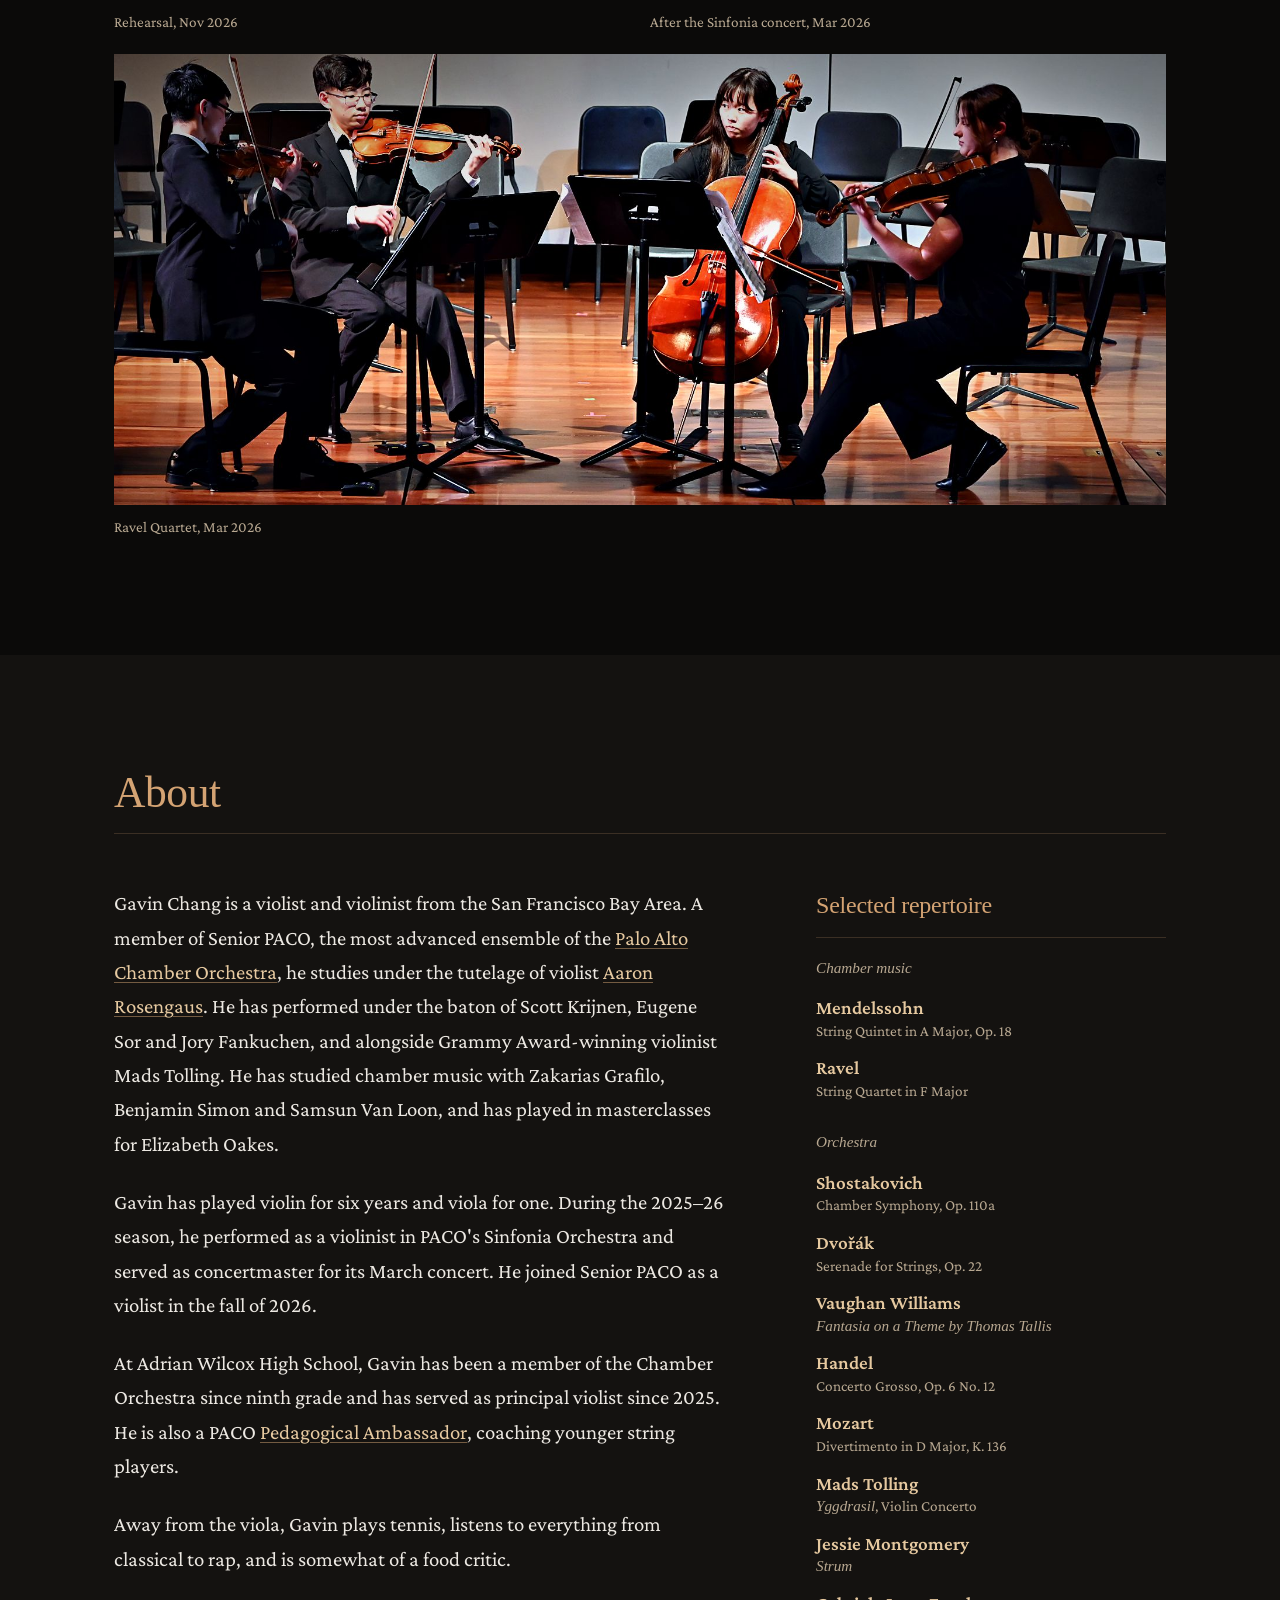
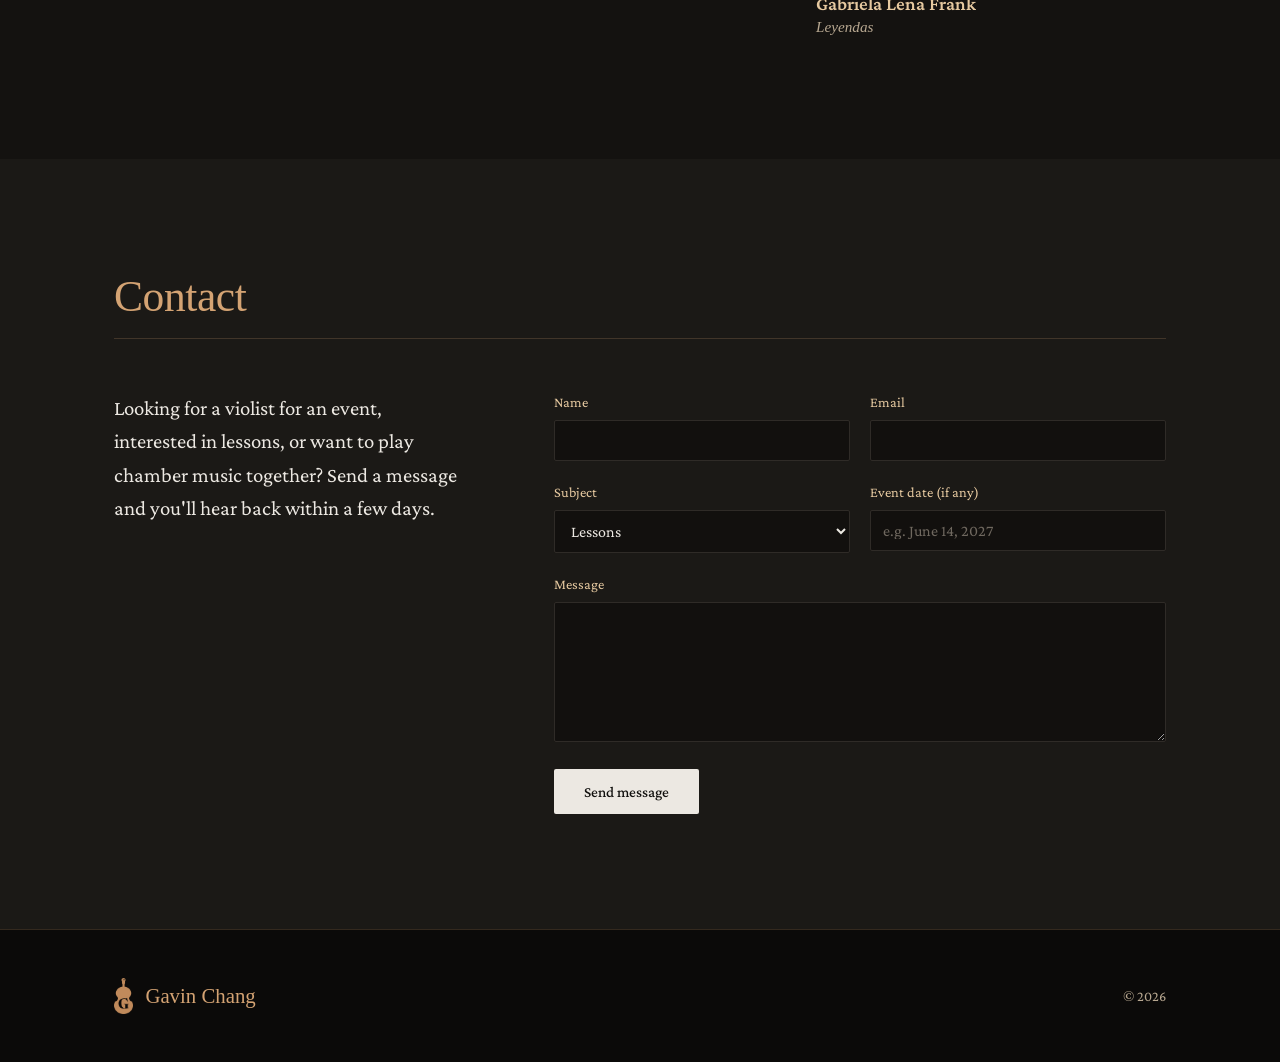
==== commit 834d5ac9: "Selected repertoire replaces About facts list; dated first gallery caption Co-Authored-By: Claude Op" ====
--- a/index.html
+++ b/index.html
@@ -182,7 +182,7 @@
                 height="1200"
                 loading="lazy"
               /></div>
-              <figcaption>Mendelssohn Quintet, Cubberley Theatre</figcaption>
+              <figcaption>Mendelssohn Quintet, Cubberley Theatre, Nov 2026</figcaption>
             </figure>
             <figure>
               <div class="ph"><img
@@ -280,52 +280,25 @@
                 from classical to rap, and is somewhat of a food critic.
               </p>
             </div>
-            <ul class="facts">
-              <li>
-                <strong
-                  ><a
-                    href="https://www.pacomusic.org/programs/our-orchestras#h.ri6qme455446"
-                    target="_blank"
-                    rel="noopener"
-                    >PACO Senior Orchestra</a
-                  ></strong
-                >
-                <span>Viola, 2026 to present</span>
-              </li>
-              <li>
-                <strong
-                  ><a
-                    href="https://www.pacomusic.org/programs/our-orchestras#h.qbkvhbnyuhsc"
-                    target="_blank"
-                    rel="noopener"
-                    >PACO Sinfonia Orchestra</a
-                  ></strong
-                >
-                <span>Violin, 2025–26. Concertmaster, March 2026</span>
-              </li>
-              <li>
-                <strong
-                  ><a
-                    href="https://www.pacomusic.org/programs/student-leadership-council"
-                    target="_blank"
-                    rel="noopener"
-                    >PACO Pedagogical Ambassadors</a
-                  ></strong
-                >
-                <span>Mentor to younger musicians, 2025 to present</span>
-              </li>
-              <li>
-                <strong
-                  ><a
-                    href="https://wilcox.santaclarausd.org/academics/departments/visual-and-performing-arts"
-                    target="_blank"
-                    rel="noopener"
-                    >Adrian Wilcox High School</a
-                  ></strong
-                >
-                <span>Principal viola, 2025 to present</span>
-              </li>
-            </ul>
+            <div class="repertoire">
+              <h3>Selected repertoire</h3>
+              <p class="rep-group">Chamber music</p>
+              <ul>
+                <li><strong>Mendelssohn</strong><span>String Quintet in A Major, Op. 18</span></li>
+                <li><strong>Ravel</strong><span>String Quartet in F Major</span></li>
+              </ul>
+              <p class="rep-group">Orchestra</p>
+              <ul>
+                <li><strong>Shostakovich</strong><span>Chamber Symphony, Op. 110a</span></li>
+                <li><strong>Dvořák</strong><span>Serenade for Strings, Op. 22</span></li>
+                <li><strong>Vaughan Williams</strong><span><i>Fantasia on a Theme by Thomas Tallis</i></span></li>
+                <li><strong>Handel</strong><span>Concerto Grosso, Op. 6 No. 12</span></li>
+                <li><strong>Mozart</strong><span>Divertimento in D Major, K. 136</span></li>
+                <li><strong>Mads Tolling</strong><span><i>Yggdrasil</i>, Violin Concerto</span></li>
+                <li><strong>Jessie Montgomery</strong><span><i>Strum</i></span></li>
+                <li><strong>Gabriela Lena Frank</strong><span><i>Leyendas</i></span></li>
+              </ul>
+            </div>
           </div>
         </div>
       </section>
--- a/style.css
+++ b/style.css
@@ -117,13 +117,13 @@
 /* about */
 .about { display: grid; grid-template-columns: minmax(0, 7fr) minmax(0, 4fr); gap: clamp(48px, 7vw, 104px); }
 .bio p { font: 400 1.3rem/1.65 var(--sans); margin: 0 0 1.15em; max-width: 36em; }
-.facts { list-style: none; margin: 6px 0 0; padding: 0; }
-.facts li { padding: 16px 0; border-bottom: 1px solid var(--line); }
-.facts li:first-child { padding-top: 0; }
-.facts strong { display: block; font-weight: 500; }
-.facts strong a { text-decoration: none; }
-.facts strong a:hover { text-decoration: underline; }
-.facts span { display: block; color: var(--muted); font-size: 0.92rem; }
+.repertoire h3 { margin: 0 0 18px; font-size: 1.5rem; color: var(--gold); padding-bottom: 12px; border-bottom: 1px solid var(--line); }
+.repertoire .rep-group { margin: 22px 0 8px; font-size: 0.95rem; font-style: italic; color: var(--muted); }
+.repertoire .rep-group:first-of-type { margin-top: 0; }
+.repertoire ul { list-style: none; margin: 0; padding: 0; }
+.repertoire li { padding: 7px 0; line-height: 1.35; }
+.repertoire strong { display: block; font-weight: 600; color: var(--gold-soft); }
+.repertoire span { display: block; color: var(--muted); font-size: 0.95rem; }
 
 /* contact */
 .contact { display: grid; grid-template-columns: minmax(0, 4fr) minmax(0, 7fr); gap: clamp(40px, 7vw, 104px); }
@@ -196,9 +196,8 @@
 .hero .kicker { color: var(--gold); }
 .hero .role { color: var(--ink); }
 .section-head h2, .page-title h1, .events-group > .label { color: var(--gold); }
-.bio a, .facts strong a, .contact a { color: var(--gold-soft); text-decoration-color: rgba(212, 163, 115, 0.5); }
-.bio a:hover, .facts strong a:hover { color: var(--gold); }
-.facts strong { color: var(--gold-soft); }
+.bio a, .contact a { color: var(--gold-soft); text-decoration-color: rgba(212, 163, 115, 0.5); }
+.bio a:hover { color: var(--gold); }
 .caption strong, .dark .caption strong { color: var(--gold-soft); }
 .event time { color: var(--gold); }
 .event h3 { color: var(--ink); }
